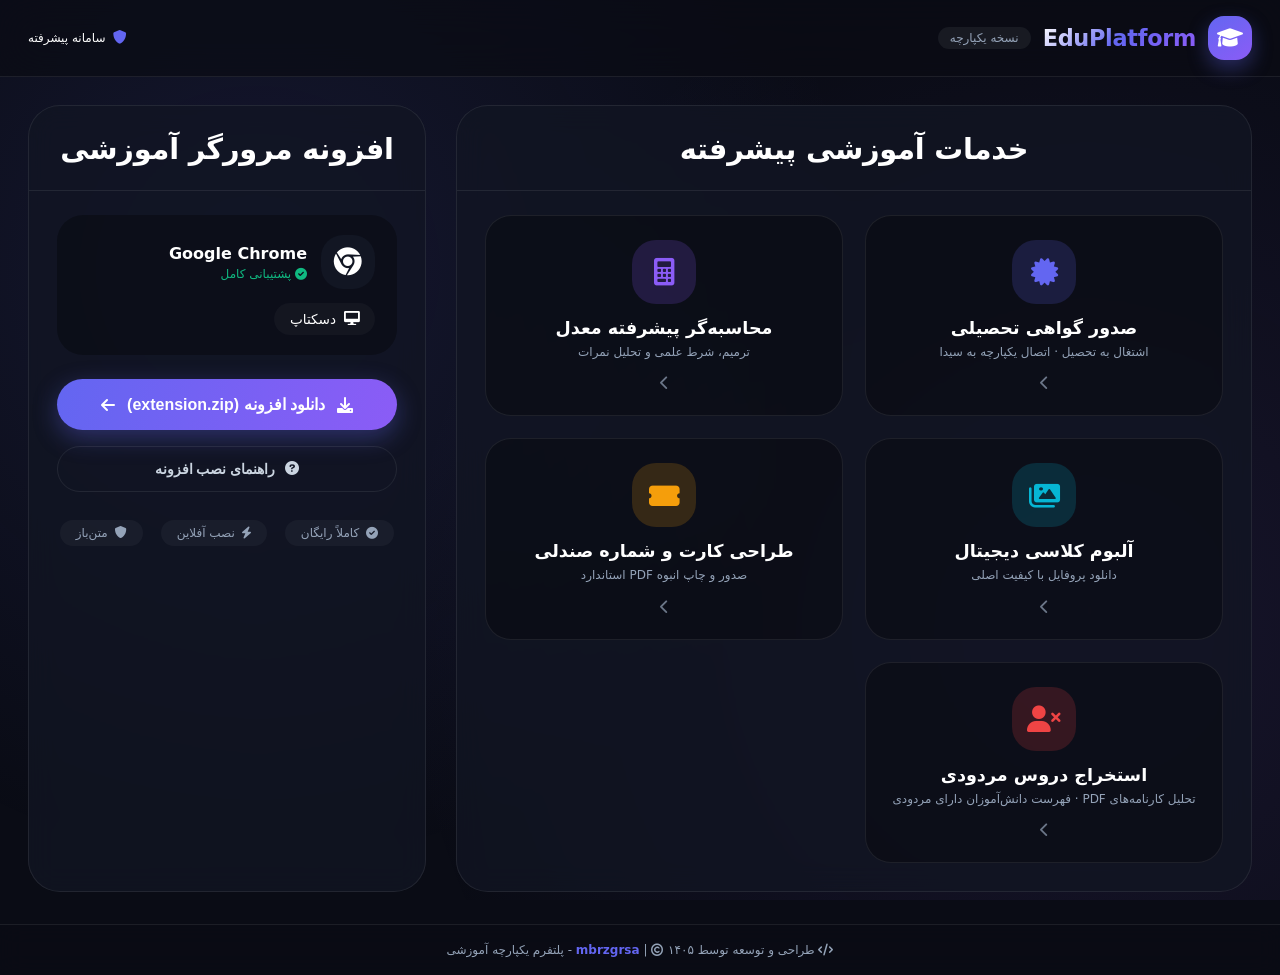
==== index.html @ 63e779b1 "Add files via upload" ====
<!DOCTYPE html>
<html lang="fa" dir="rtl">
<head>
    <meta charset="UTF-8">
    <meta name="viewport" content="width=device-width, initial-scale=1.0, user-scalable=yes, viewport-fit=cover">
    <meta name="theme-color" content="#0a0f1e">
    <title>پلتفرم یکپارچه آموزشی | سامانه پیشرفته خدمات مدارس</title>
    
    <meta name="description" content="سامانه هوشمند خدمات آموزشی: صدور گواهی تحصیلی، محاسبه گر پیشرفته معدل، آلبوم کلاسی دیجیتال و سیستم طراحی کارت و شماره صندلی آزمون">
    <meta name="keywords" content="صدور گواهی, محاسبه معدل, معافیت تحصیلی, سیدا, آلبوم کلاسی, طراحی کارت صندلی, شماره صندلی آزمون, افزونه مرورگر">
    
    <link rel="stylesheet" href="https://cdnjs.cloudflare.com/ajax/libs/font-awesome/6.0.0-beta3/css/all.min.css">
    
    <style>
        * {
            margin: 0;
            padding: 0;
            box-sizing: border-box;
        }

        @font-face {
            font-family: "Vazirmatn";
            src: url("./assets/font/Vazirmatn.woff2") format("woff2");
            font-weight: normal;
            font-style: normal;
            font-display: swap;
        }

        :root {
            --bg-primary: #0a0c15;
            --bg-secondary: #0f1119;
            --bg-card: rgba(18, 22, 35, 0.75);
            --bg-card-solid: #121623;
            --glass-border: rgba(255, 255, 255, 0.08);
            --glass-highlight: rgba(255, 255, 255, 0.03);
            
            --accent-1: #6366f1;
            --accent-2: #8b5cf6;
            --accent-3: #06b6d4;
            --accent-4: #f59e0b;
            
            --text-primary: #ffffff;
            --text-secondary: #cbd5e1;
            --text-muted: #94a3b8;
            
            --success: #10b981;
            --error: #ef4444;
            --warning: #f59e0b;
            
            --shadow-glow: 0 0 24px rgba(99, 102, 241, 0.2);
            --shadow-card: 0 20px 35px -12px rgba(0, 0, 0, 0.4);
            --transition: all 0.25s cubic-bezier(0.2, 0, 0, 1);
            
            /* نسبت‌های طلایی برای فونت */
            --font-xs: clamp(0.7rem, 0.65rem + 0.25vw, 0.75rem);
            --font-sm: clamp(0.8rem, 0.75rem + 0.3vw, 0.85rem);
            --font-base: clamp(0.9rem, 0.85rem + 0.35vw, 1rem);
            --font-md: clamp(1rem, 0.95rem + 0.4vw, 1.1rem);
            --font-lg: clamp(1.2rem, 1.1rem + 0.5vw, 1.4rem);
            --font-xl: clamp(1.5rem, 1.3rem + 0.8vw, 1.8rem);
            --font-2xl: clamp(1.8rem, 1.6rem + 1vw, 2.2rem);
        }

        body {
            font-family: 'Vazirmatn', 'Segoe UI', system-ui, sans-serif;
            background: var(--bg-primary);
            color: var(--text-primary);
            min-height: 100vh;
            display: flex;
            flex-direction: column;
        }

        .bg-orb {
            position: fixed;
            top: 0;
            left: 0;
            width: 100%;
            height: 100%;
            z-index: -2;
            background: radial-gradient(circle at 20% 30%, rgba(99, 102, 241, 0.12), transparent 50%),
                        radial-gradient(circle at 85% 70%, rgba(139, 92, 246, 0.1), transparent 55%);
        }

        ::-webkit-scrollbar {
            width: 6px;
            height: 6px;
        }
        ::-webkit-scrollbar-track {
            background: var(--bg-secondary);
        }
        ::-webkit-scrollbar-thumb {
            background: var(--accent-1);
            border-radius: 10px;
        }

        /* هدر */
        .header {
            flex-shrink: 0;
            padding: 16px 28px;
            background: rgba(10, 12, 21, 0.7);
            backdrop-filter: blur(20px);
            border-bottom: 1px solid var(--glass-border);
            position: sticky;
            top: 0;
            z-index: 100;
        }

        .header-container {
            max-width: 1400px;
            margin: 0 auto;
            display: flex;
            justify-content: space-between;
            align-items: center;
            flex-wrap: wrap;
            gap: 12px;
        }

        .logo {
            display: flex;
            align-items: center;
            gap: 12px;
        }

        .logo-icon {
            width: 44px;
            height: 44px;
            background: linear-gradient(145deg, var(--accent-1), var(--accent-2));
            border-radius: 16px;
            display: flex;
            align-items: center;
            justify-content: center;
            font-size: 1.3rem;
            box-shadow: 0 8px 20px rgba(99, 102, 241, 0.35);
        }

        .logo-text {
            font-size: var(--font-lg);
            font-weight: 800;
            background: linear-gradient(135deg, #ffffff, var(--accent-1), var(--accent-2));
            -webkit-background-clip: text;
            background-clip: text;
            -webkit-text-fill-color: transparent;
            letter-spacing: -0.3px;
        }

        .version-badge {
            font-size: var(--font-xs);
            background: rgba(255,255,255,0.06);
            padding: 4px 12px;
            border-radius: 40px;
            color: var(--text-muted);
        }

        /* محتوای اصلی */
        .main-container {
            flex: 1;
            padding: 28px 28px 32px;
        }

        /* دو ستونی با نسبت 2/3 و 1/3 */
        .two-columns {
            display: grid;
            grid-template-columns: 2fr 1fr;
            gap: 30px;
            max-width: 1400px;
            margin: 0 auto;
        }

        .glass-card {
            background: var(--bg-card);
            backdrop-filter: blur(14px);
            border: 1px solid var(--glass-border);
            border-radius: 32px;
            transition: var(--transition);
            overflow: hidden;
            height: 100%;
            display: flex;
            flex-direction: column;
        }

        .glass-card:hover {
            border-color: rgba(99, 102, 241, 0.4);
            box-shadow: var(--shadow-glow);
            transform: translateY(-4px);
        }

        .card-header {
            padding: 26px 28px 16px 28px;
            text-align: center;
            border-bottom: 1px solid var(--glass-border);
        }

        .card-icon {
            width: 70px;
            height: 70px;
            background: linear-gradient(135deg, rgba(99, 102, 241, 0.2), rgba(139, 92, 246, 0.1));
            border-radius: 28px;
            display: flex;
            align-items: center;
            justify-content: center;
            margin: 0 auto 14px;
            font-size: 2rem;
            color: var(--accent-1);
        }

        .card-title {
            font-size: var(--font-xl);
            font-weight: 800;
            margin-bottom: 8px;
            letter-spacing: -0.2px;
        }

        .card-sub {
            font-size: var(--font-sm);
            color: var(--text-muted);
        }

        .card-body {
            padding: 24px 28px 28px;
            flex: 1;
        }

        /* شبکه 4 تایی 2*2 */
        .services-grid {
            display: grid;
            grid-template-columns: 1fr 1fr;
            gap: 22px;
        }

        .service-tile {
            background: rgba(0, 0, 0, 0.3);
            border: 1px solid var(--glass-border);
            border-radius: 26px;
            padding: 24px 18px;
            text-decoration: none;
            transition: all 0.3s cubic-bezier(0.2, 0, 0, 1);
            cursor: pointer;
            display: flex;
            flex-direction: column;
            align-items: center;
            text-align: center;
            gap: 14px;
        }

        .service-tile:hover {
            background: rgba(99, 102, 241, 0.1);
            border-color: var(--accent-1);
            transform: translateY(-6px);
        }

        .tile-icon {
            width: 64px;
            height: 64px;
            border-radius: 24px;
            display: flex;
            align-items: center;
            justify-content: center;
            font-size: 1.7rem;
            transition: transform 0.2s;
        }

        .service-tile:hover .tile-icon {
            transform: scale(1.05);
        }

        .service-tile:nth-child(1) .tile-icon { background: rgba(99, 102, 241, 0.18); color: var(--accent-1); }
        .service-tile:nth-child(2) .tile-icon { background: rgba(139, 92, 246, 0.18); color: var(--accent-2); }
        .service-tile:nth-child(3) .tile-icon { background: rgba(6, 182, 212, 0.18); color: var(--accent-3); }
        .service-tile:nth-child(4) .tile-icon { background: rgba(245, 158, 11, 0.18); color: var(--accent-4); }
        .service-tile:nth-child(5) .tile-icon { background: rgba(239, 68, 68, 0.18); color: var(--error); }

        .tile-info h4 {
            color: white;
            font-size: var(--font-md);
            font-weight: 700;
            margin-bottom: 6px;
        }

        .tile-info p {
            font-size: var(--font-xs);
            color: var(--text-muted);
            line-height: 1.45;
        }

        .tile-arrow {
            color: var(--text-muted);
            transition: var(--transition);
            font-size: 0.9rem;
            opacity: 0.7;
        }

        .service-tile:hover .tile-arrow {
            opacity: 1;
            color: var(--accent-1);
            transform: translateX(-6px);
        }

        [dir="rtl"] .service-tile:hover .tile-arrow {
            transform: translateX(6px);
        }

        /* بخش افزونه */
        .extension-content {
            display: flex;
            flex-direction: column;
            gap: 0;
        }

        .browser-card {
            background: rgba(0, 0, 0, 0.32);
            border-radius: 26px;
            padding: 20px 22px;
            margin-bottom: 24px;
        }

        .browser-row {
            display: flex;
            align-items: center;
            justify-content: space-between;
            flex-wrap: wrap;
            gap: 14px;
        }

        .browser-id {
            display: flex;
            align-items: center;
            gap: 14px;
        }

        .browser-icon-lg {
            width: 54px;
            height: 54px;
            background: var(--bg-card-solid);
            border-radius: 22px;
            display: flex;
            align-items: center;
            justify-content: center;
            font-size: 1.8rem;
        }

        .browser-meta .browser-name {
            font-weight: 800;
            font-size: var(--font-base);
        }

        .browser-status {
            font-size: var(--font-xs);
            color: var(--success);
            margin-top: 4px;
        }

        .device-tag {
            background: var(--glass-highlight);
            padding: 8px 16px;
            border-radius: 50px;
            font-size: var(--font-sm);
            display: flex;
            align-items: center;
            gap: 8px;
        }

        .warning-mobile {
            background: rgba(239, 68, 68, 0.12);
            border: 1px solid rgba(239, 68, 68, 0.3);
            border-radius: 18px;
            padding: 12px 16px;
            margin-top: 14px;
            font-size: var(--font-sm);
            color: #fca5a5;
            display: none;
            align-items: center;
            gap: 10px;
        }

        .warning-mobile.show {
            display: flex;
        }

        .btn-download {
            background: linear-gradient(105deg, var(--accent-1), var(--accent-2));
            border: none;
            padding: 16px 22px;
            border-radius: 60px;
            font-family: 'Vazirmatn', sans-serif;
            font-weight: 800;
            font-size: var(--font-base);
            color: white;
            display: flex;
            align-items: center;
            justify-content: center;
            gap: 12px;
            cursor: pointer;
            transition: all 0.3s ease;
            width: 100%;
            margin-bottom: 16px;
            box-shadow: 0 8px 24px rgba(99, 102, 241, 0.35);
        }

        .btn-download:disabled {
            opacity: 0.5;
            cursor: not-allowed;
            transform: none;
        }

        .btn-download:hover:not(:disabled) {
            transform: translateY(-3px);
            box-shadow: 0 14px 32px rgba(99, 102, 241, 0.5);
        }

        .btn-outline {
            background: transparent;
            border: 1px solid var(--glass-border);
            padding: 14px 20px;
            border-radius: 60px;
            width: 100%;
            font-family: 'Vazirmatn', sans-serif;
            font-size: var(--font-sm);
            font-weight: 600;
            color: var(--text-secondary);
            display: flex;
            align-items: center;
            justify-content: center;
            gap: 10px;
            cursor: pointer;
            transition: var(--transition);
        }

        .btn-outline:hover {
            border-color: var(--accent-1);
            color: var(--accent-1);
            background: rgba(99, 102, 241, 0.05);
        }

        .features-row {
            display: flex;
            justify-content: center;
            gap: 18px;
            margin-top: 28px;
            flex-wrap: wrap;
        }

        .feature-pill {
            background: rgba(255,255,255,0.04);
            padding: 6px 16px;
            border-radius: 60px;
            font-size: var(--font-xs);
            display: flex;
            align-items: center;
            gap: 7px;
            color: var(--text-muted);
            transition: var(--transition);
        }

        .feature-pill:hover {
            background: rgba(99, 102, 241, 0.1);
            color: var(--accent-1);
        }

        /* Toast */
        .toast {
            position: fixed;
            bottom: 28px;
            right: 28px;
            background: var(--bg-card-solid);
            border: 1px solid var(--glass-border);
            border-radius: 20px;
            padding: 14px 24px;
            display: flex;
            align-items: center;
            gap: 12px;
            z-index: 3000;
            transform: translateX(450px);
            transition: transform 0.35s cubic-bezier(0.2, 0, 0, 1);
            box-shadow: 0 15px 35px rgba(0,0,0,0.4);
            font-size: var(--font-sm);
            font-weight: 500;
        }
        
        [dir="rtl"] .toast {
            right: auto;
            left: 28px;
            transform: translateX(-450px);
        }
        
        .toast.show {
            transform: translateX(0);
        }
        
        .toast.success { border-right: 5px solid var(--success); }
        .toast.error { border-right: 5px solid var(--error); }
        .toast.warning { border-right: 5px solid var(--warning); }
        
        [dir="rtl"] .toast.success { border-right: none; border-left: 5px solid var(--success); }
        [dir="rtl"] .toast.error { border-left: 5px solid var(--error); }

        /* فوتر */
        .footer {
            flex-shrink: 0;
            padding: 18px 28px;
            border-top: 1px solid var(--glass-border);
            background: rgba(10, 12, 21, 0.7);
            backdrop-filter: blur(12px);
            text-align: center;
            font-size: var(--font-xs);
            color: var(--text-muted);
        }
        
        .footer a {
            color: var(--accent-1);
            text-decoration: none;
            font-weight: 600;
            transition: var(--transition);
        }
        
        .footer a:hover {
            color: var(--accent-2);
        }

        /* مودال حرفه‌ای */
        .modal-overlay {
            position: fixed;
            top: 0;
            left: 0;
            width: 100%;
            height: 100%;
            background: rgba(0, 0, 0, 0.88);
            backdrop-filter: blur(24px);
            z-index: 2000;
            display: none;
            align-items: center;
            justify-content: center;
        }
        
        .modal-overlay.active {
            display: flex;
            animation: fadeIn 0.25s ease;
        }
        
        @keyframes fadeIn {
            from { opacity: 0; }
            to { opacity: 1; }
        }
        
        .modal-window {
            background: var(--bg-card-solid);
            border: 1px solid var(--glass-border);
            border-radius: 44px;
            max-width: 460px;
            width: 90%;
            padding: 28px 30px 32px;
            animation: slideUp 0.3s cubic-bezier(0.2, 0.9, 0.4, 1.1);
        }
        
        @keyframes slideUp {
            from { opacity: 0; transform: translateY(30px); }
            to { opacity: 1; transform: translateY(0); }
        }
        
        .modal-header {
            display: flex;
            justify-content: space-between;
            align-items: center;
            margin-bottom: 22px;
        }
        
        .modal-header h3 {
            font-size: var(--font-lg);
            background: linear-gradient(135deg, var(--accent-1), var(--accent-2));
            -webkit-background-clip: text;
            background-clip: text;
            -webkit-text-fill-color: transparent;
        }
        
        .modal-close {
            background: none;
            border: none;
            color: var(--text-muted);
            font-size: 2rem;
            cursor: pointer;
            transition: var(--transition);
            line-height: 1;
            width: 36px;
            height: 36px;
            display: flex;
            align-items: center;
            justify-content: center;
            border-radius: 50%;
        }
        
        .modal-close:hover {
            color: var(--accent-1);
            background: rgba(255,255,255,0.05);
        }
        
        .step-item {
            background: rgba(255,255,255,0.04);
            border-radius: 20px;
            padding: 14px 18px;
            margin-bottom: 12px;
            font-size: var(--font-sm);
            display: flex;
            align-items: center;
            gap: 14px;
            transition: var(--transition);
        }
        
        .step-item:hover {
            background: rgba(99, 102, 241, 0.08);
            transform: translateX(5px);
        }
        
        [dir="rtl"] .step-item:hover {
            transform: translateX(-5px);
        }
        
        .step-num {
            width: 28px;
            height: 28px;
            background: linear-gradient(135deg, var(--accent-1), var(--accent-2));
            border-radius: 12px;
            display: inline-flex;
            align-items: center;
            justify-content: center;
            font-size: var(--font-xs);
            font-weight: bold;
            flex-shrink: 0;
        }
        
        .mobile-help-message {
            background: linear-gradient(135deg, rgba(245, 158, 11, 0.12), rgba(245, 158, 11, 0.05));
            border: 1px solid var(--warning);
            border-radius: 20px;
            padding: 18px;
            margin-top: 16px;
            font-size: var(--font-sm);
            text-align: center;
        }

        /* ========== ریسپانسیو عالی برای موبایل ========== */
        @media (max-width: 1000px) {
            .two-columns {
                grid-template-columns: 1fr;
                gap: 28px;
            }
            .main-container {
                padding: 20px 24px 28px;
            }
            .card-header {
                padding: 22px 24px 14px 24px;
            }
            .card-icon {
                width: 60px;
                height: 60px;
                font-size: 1.7rem;
            }
        }
        
        @media (max-width: 768px) {
            .services-grid {
                gap: 18px;
            }
            .service-tile {
                padding: 20px 16px;
            }
            .tile-icon {
                width: 56px;
                height: 56px;
                font-size: 1.5rem;
            }
            .card-body {
                padding: 20px 22px 24px;
            }
            .header {
                padding: 12px 20px;
            }
        }
        
        @media (max-width: 640px) {
            .services-grid {
                grid-template-columns: 1fr;
                gap: 16px;
            }
            .service-tile {
                padding: 18px 20px;
                flex-direction: row;
                text-align: right;
                gap: 18px;
            }
            .tile-icon {
                width: 52px;
                height: 52px;
                font-size: 1.4rem;
            }
            .tile-info {
                text-align: right;
                flex: 1;
            }
            .tile-info h4 {
                font-size: var(--font-base);
            }
            .tile-arrow {
                margin-right: auto;
                margin-top: 0;
            }
            .card-icon {
                width: 52px;
                height: 52px;
                font-size: 1.5rem;
            }
            .card-title {
                font-size: var(--font-lg);
            }
            .btn-download {
                padding: 14px 18px;
                font-size: var(--font-sm);
            }
            .browser-icon-lg {
                width: 46px;
                height: 46px;
                font-size: 1.5rem;
            }
            .modal-window {
                padding: 22px 24px 26px;
                border-radius: 36px;
            }
            .toast {
                bottom: 20px;
                right: 20px;
                left: 20px;
                padding: 12px 18px;
            }
            [dir="rtl"] .toast {
                right: 20px;
                left: 20px;
            }
        }
        
        @media (max-width: 480px) {
            .header-container {
                flex-direction: column;
                text-align: center;
            }
            .logo {
                justify-content: center;
            }
            .main-container {
                padding: 16px 16px 24px;
            }
            .service-tile {
                padding: 14px 16px;
            }
            .tile-icon {
                width: 46px;
                height: 46px;
                font-size: 1.2rem;
            }
            .card-body {
                padding: 16px 18px 20px;
            }
        }
        
        .animate-item {
            animation: fadeUp 0.5s ease forwards;
            opacity: 0;
        }
        
        @keyframes fadeUp {
            from { opacity: 0; transform: translateY(20px); }
            to { opacity: 1; transform: translateY(0); }
        }
    </style>
</head>
<body>
<div class="bg-orb"></div>

<header class="header">
    <div class="header-container">
        <div class="logo">
            <div class="logo-icon"><i class="fas fa-graduation-cap"></i></div>
            <div class="logo-text">EduPlatform</div>
            <div class="version-badge">نسخه یکپارچه</div>
        </div>
        <div style="display: flex; gap: 8px; align-items: center;">
            <i class="fas fa-shield-alt" style="color: var(--accent-1); font-size: var(--font-sm);"></i>
            <span style="font-size: var(--font-xs);">سامانه پیشرفته</span>
        </div>
    </div>
</header>

<div class="main-container">
    <div class="two-columns">
        <!-- ستون راست: خدمات به صورت شبکه 2*2 -->
        <div class="glass-card animate-item" style="animation-delay: 0.05s;">
            <div class="card-header">
                <h3 class="card-title">خدمات آموزشی پیشرفته</h3>
            </div>
            <div class="card-body">
                <div class="services-grid">
                    <a href="./certificate" class="service-tile">
                        <div class="tile-icon"><i class="fas fa-certificate"></i></div>
                        <div class="tile-info">
                            <h4>صدور گواهی تحصیلی</h4>
                            <p>اشتغال به تحصیل · اتصال یکپارچه به سیدا</p>
                        </div>
                        <div class="tile-arrow"><i class="fas fa-chevron-left"></i></div>
                    </a>
                    <a href="./gpa-calculator" class="service-tile">
                        <div class="tile-icon"><i class="fas fa-calculator"></i></div>
                        <div class="tile-info">
                            <h4>محاسبه‌گر پیشرفته معدل</h4>
                            <p>ترمیم، شرط علمی و تحلیل نمرات</p>
                        </div>
                        <div class="tile-arrow"><i class="fas fa-chevron-left"></i></div>
                    </a>
                    <a href="./profile-downloader" class="service-tile">
                        <div class="tile-icon"><i class="fas fa-images"></i></div>
                        <div class="tile-info">
                            <h4>آلبوم کلاسی دیجیتال</h4>
                            <p>دانلود پروفایل با کیفیت اصلی</p>
                        </div>
                        <div class="tile-arrow"><i class="fas fa-chevron-left"></i></div>
                    </a>
                    <a href="./seat-number/" class="service-tile">
                        <div class="tile-icon"><i class="fas fa-ticket-alt"></i></div>
                        <div class="tile-info">
                            <h4>طراحی کارت و شماره صندلی</h4>
                            <p>صدور و چاپ انبوه PDF استاندارد</p>
                        </div>
                        <div class="tile-arrow"><i class="fas fa-chevron-left"></i></div>
                    </a>
                    <a href="./failedstudents/" class="service-tile">
                        <div class="tile-icon"><i class="fas fa-user-times"></i></div>
                        <div class="tile-info">
                            <h4>استخراج دروس مردودی</h4>
                            <p>تحلیل کارنامه‌های PDF · فهرست دانش‌آموزان دارای مردودی</p>
                        </div>
                        <div class="tile-arrow"><i class="fas fa-chevron-left"></i></div>
                    </a>
                </div>
            </div>
        </div>

        <!-- ستون چپ: بخش افزونه -->
        <div class="glass-card animate-item" style="animation-delay: 0.1s;">
            <div class="card-header">
                <h3 class="card-title">افزونه مرورگر آموزشی</h3>
            </div>
            <div class="card-body extension-content">
                <div class="browser-card">
                    <div class="browser-row">
                        <div class="browser-id">
                            <div class="browser-icon-lg" id="browserDynamicIcon"><i class="fab fa-chrome"></i></div>
                            <div class="browser-meta">
                                <div class="browser-name" id="dynamicBrowserName">Google Chrome</div>
                                <div class="browser-status"><i class="fas fa-check-circle"></i> پشتیبانی کامل</div>
                            </div>
                        </div>
                        <div class="device-tag" id="dynamicDeviceTag">
                            <i class="fas fa-desktop"></i> <span id="deviceLabel">دسکتاپ</span>
                        </div>
                    </div>
                    <div id="mobileWarningMsg" class="warning-mobile">
                        <i class="fas fa-exclamation-triangle"></i>
                        <span>⚠️ افزونه فقط روی مرورگر دسکتاپ قابل نصب و اجراست.</span>
                    </div>
                </div>

                <button id="smartDownloadBtn" class="btn-download">
                    <i class="fas fa-download"></i> دانلود افزونه (extension.zip)
                    <i class="fas fa-arrow-left"></i>
                </button>

                <button id="helpModalBtn" class="btn-outline">
                    <i class="fas fa-question-circle"></i> راهنمای نصب افزونه
                </button>

                <div class="features-row">
                    <span class="feature-pill"><i class="fas fa-check-circle"></i> کاملاً رایگان</span>
                    <span class="feature-pill"><i class="fas fa-bolt"></i> نصب آفلاین</span>
                    <span class="feature-pill"><i class="fas fa-shield-alt"></i> متن‌باز</span>
                </div>
            </div>
        </div>
    </div>
</div>

<footer class="footer">
    <div><i class="fas fa-code"></i> طراحی و توسعه توسط <a href="https://t.me/mbrzgrsa" target="_blank">mbrzgrsa</a> | <i class="far fa-copyright"></i> ۱۴۰۵ - پلتفرم یکپارچه آموزشی</div>
</footer>

<!-- مودال -->
<div id="modalOverlay" class="modal-overlay">
    <div class="modal-window">
        <div class="modal-header">
            <h3><i class="fas fa-cogs"></i> نصب افزونه در دسکتاپ</h3>
            <button class="modal-close" id="closeModalBtn">&times;</button>
        </div>
        <div id="modalStepsContainer">
            <div class="step-item"><span class="step-num">۱</span> فایل extension.zip را دانلود کنید</div>
            <div class="step-item"><span class="step-num">۲</span> فایل را Extract (از حالت فشرده خارج) کنید</div>
            <div class="step-item"><span class="step-num">۳</span> آدرس chrome://extensions را باز کنید</div>
            <div class="step-item"><span class="step-num">۴</span> حالت Developer mode را فعال کنید</div>
            <div class="step-item"><span class="step-num">۵</span> روی Load unpacked کلیک و پوشه extracted را انتخاب کنید</div>
        </div>
        <button id="modalGotItBtn" class="btn-download" style="margin-top: 20px; background: linear-gradient(135deg, #2d2f3e, #1e1f2c); box-shadow: none;">متوجه شدم</button>
    </div>
</div>

<div id="toast" class="toast">
    <i class="fas" id="toastIcon"></i>
    <span id="toastMessage"></span>
</div>

<script>
    (function() {
        function showToast(message, type = 'success') {
            const toast = document.getElementById('toast');
            const toastIcon = document.getElementById('toastIcon');
            const toastMessage = document.getElementById('toastMessage');
            if (!toast) return;
            
            toast.classList.remove('show', 'success', 'error', 'warning');
            toastIcon.className = 'fas';
            
            if (type === 'success') {
                toastIcon.classList.add('fa-check-circle');
                toast.classList.add('success');
            } else if (type === 'error') {
                toastIcon.classList.add('fa-exclamation-circle');
                toast.classList.add('error');
            } else if (type === 'warning') {
                toastIcon.classList.add('fa-exclamation-triangle');
                toast.classList.add('warning');
            }
            
            toastMessage.textContent = message;
            toast.classList.add('show');
            setTimeout(() => toast.classList.remove('show'), 3800);
        }
        
        const ua = navigator.userAgent;
        let browserName = "سایر مرورگرها";
        let browserIcon = "fa-globe";
        
        if (ua.indexOf("Chrome") > -1 && ua.indexOf("Edg") === -1 && ua.indexOf("OPR") === -1 && ua.indexOf("Brave") === -1) {
            browserName = "Google Chrome";
            browserIcon = "fa-chrome";
        } else if (ua.indexOf("Edg") > -1) {
            browserName = "Microsoft Edge";
            browserIcon = "fa-edge";
        } else if (ua.indexOf("Firefox") > -1) {
            browserName = "Mozilla Firefox";
            browserIcon = "fa-firefox";
        } else if (ua.indexOf("OPR") > -1 || ua.indexOf("Opera") > -1) {
            browserName = "Opera";
            browserIcon = "fa-opera";
        } else if (ua.indexOf("Safari") > -1 && ua.indexOf("Chrome") === -1) {
            browserName = "Safari";
            browserIcon = "fa-safari";
        } else if (ua.indexOf("Brave") > -1) {
            browserName = "Brave";
            browserIcon = "fa-chrome";
        }
        
        const isMobile = /Android|webOS|iPhone|iPad|iPod|BlackBerry|IEMobile|Opera Mini/i.test(ua);
        const isTablet = /iPad|Android(?!.*Mobile)/i.test(ua);
        let deviceType = "دسکتاپ";
        let deviceIcon = "fa-desktop";
        let isMobileOrTablet = false;
        
        if (isTablet) {
            deviceType = "تبلت";
            deviceIcon = "fa-tablet-alt";
            isMobileOrTablet = true;
        } else if (isMobile) {
            deviceType = "موبایل";
            deviceIcon = "fa-mobile-alt";
            isMobileOrTablet = true;
        }
        
        const browserIconElem = document.getElementById('browserDynamicIcon');
        if (browserIconElem) browserIconElem.innerHTML = `<i class="fab ${browserIcon}"></i>`;
        const browserNameSpan = document.getElementById('dynamicBrowserName');
        if (browserNameSpan) browserNameSpan.innerText = browserName;
        const deviceTagSpan = document.getElementById('deviceLabel');
        const deviceIconSpan = document.querySelector('#dynamicDeviceTag i');
        if (deviceTagSpan) deviceTagSpan.innerText = deviceType;
        if (deviceIconSpan) deviceIconSpan.className = `fas ${deviceIcon}`;
        
        const warningDiv = document.getElementById('mobileWarningMsg');
        const downloadBtn = document.getElementById('smartDownloadBtn');
        
        async function downloadExtension() {
            const zipUrl = './extension.zip';
            const originalText = downloadBtn.innerHTML;
            downloadBtn.innerHTML = '<i class="fas fa-spinner fa-spin"></i> در حال بررسی...';
            downloadBtn.disabled = true;
            
            try {
                const headResponse = await fetch(zipUrl, { method: 'HEAD' });
                if (!headResponse.ok) throw new Error('فایل افزونه یافت نشد');
                
                downloadBtn.innerHTML = '<i class="fas fa-spinner fa-spin"></i> در حال دانلود...';
                const response = await fetch(zipUrl);
                if (!response.ok) throw new Error('خطا در دانلود');
                
                const blob = await response.blob();
                const link = document.createElement('a');
                const url = URL.createObjectURL(blob);
                link.href = url;
                link.download = 'extension.zip';
                document.body.appendChild(link);
                link.click();
                document.body.removeChild(link);
                URL.revokeObjectURL(url);
                
                showToast('✅ دانلود افزونه آغاز شد. پس از اتمام Extract کنید.', 'success');
            } catch (err) {
                console.error(err);
                showToast('❌ خطا: فایل extension.zip موجود نیست.', 'error');
            } finally {
                downloadBtn.innerHTML = originalText;
                downloadBtn.disabled = false;
            }
        }
        
        if (isMobileOrTablet) {
            if (warningDiv) warningDiv.classList.add('show');
            if (downloadBtn) {
                downloadBtn.disabled = true;
                downloadBtn.style.opacity = "0.5";
                downloadBtn.style.cursor = "not-allowed";
                downloadBtn.addEventListener('click', (e) => {
                    e.preventDefault();
                    showToast('⛔ افزونه فقط روی مرورگر دسکتاپ قابل نصب است.', 'warning');
                });
            }
            const modalStepsContainer = document.getElementById('modalStepsContainer');
            if (modalStepsContainer) {
                modalStepsContainer.innerHTML = `
                    <div class="mobile-help-message">
                        <i class="fas fa-info-circle" style="font-size: 1.5rem; display: block; margin-bottom: 10px;"></i>
                        <strong>⚠️ توجه مهم</strong><br><br>
                        افزونه مرورگر فقط روی سیستم‌عامل‌های دسکتاپ (ویندوز، مک، لینوکس) قابل نصب است.<br><br>
                        لطفاً از طریق رایانه خود به این صفحه مراجعه کنید.
                    </div>
                `;
            }
        } else {
            if (warningDiv) warningDiv.classList.remove('show');
            if (downloadBtn) {
                downloadBtn.disabled = false;
                downloadBtn.style.opacity = "1";
                downloadBtn.style.cursor = "pointer";
                downloadBtn.addEventListener('click', (e) => {
                    e.preventDefault();
                    downloadExtension();
                });
            }
        }
        
        // مودال
        const modalOverlay = document.getElementById('modalOverlay');
        const helpModalBtn = document.getElementById('helpModalBtn');
        const closeModalBtn = document.getElementById('closeModalBtn');
        const modalGotItBtn = document.getElementById('modalGotItBtn');
        
        function openModal() {
            if (modalOverlay) {
                modalOverlay.classList.add('active');
                document.body.style.overflow = 'hidden';
            }
        }
        
        function closeModal() {
            if (modalOverlay) {
                modalOverlay.classList.remove('active');
                document.body.style.overflow = '';
            }
        }
        
        if (helpModalBtn) helpModalBtn.addEventListener('click', openModal);
        if (closeModalBtn) closeModalBtn.addEventListener('click', closeModal);
        if (modalGotItBtn) modalGotItBtn.addEventListener('click', closeModal);
        
        if (modalOverlay) {
            modalOverlay.addEventListener('click', (e) => {
                if (e.target === modalOverlay) closeModal();
            });
        }
        
        document.addEventListener('keydown', (e) => {
            if (e.key === 'Escape' && modalOverlay && modalOverlay.classList.contains('active')) {
                closeModal();
            }
        });
        
        const animItems = document.querySelectorAll('.animate-item');
        animItems.forEach((el, idx) => {
            el.style.animationDelay = `${0.05 + idx * 0.08}s`;
            el.style.opacity = "1";
        });
    })();
</script>
</body>
</html>
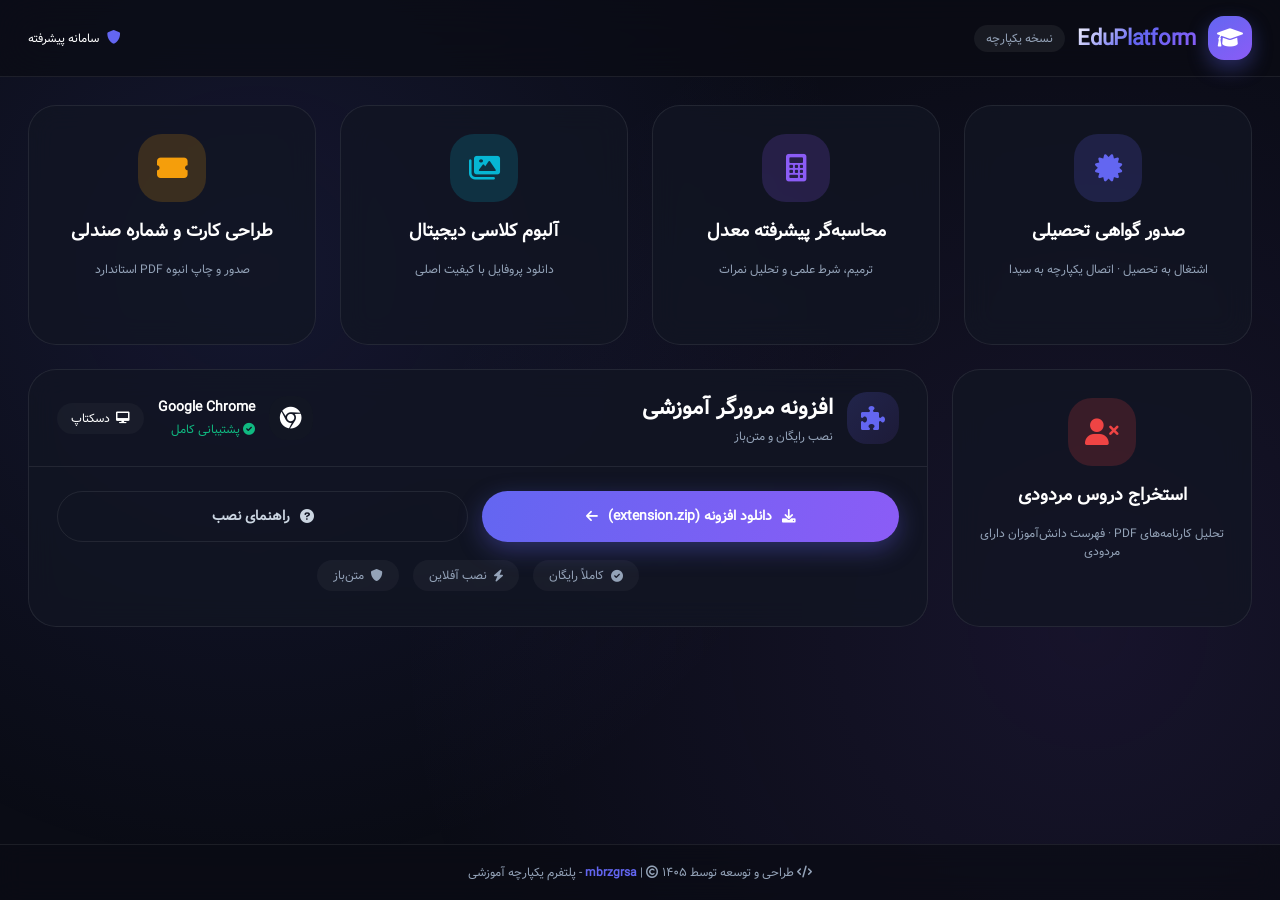
==== commit 7e06f3be: "Add files via upload" ====
--- a/index.html
+++ b/index.html
@@ -1,1106 +1,1207 @@
-<!DOCTYPE html>
-<html lang="fa" dir="rtl">
-<head>
-    <meta charset="UTF-8">
-    <meta name="viewport" content="width=device-width, initial-scale=1.0, user-scalable=yes, viewport-fit=cover">
-    <meta name="theme-color" content="#0a0f1e">
-    <title>پلتفرم یکپارچه آموزشی | سامانه پیشرفته خدمات مدارس</title>
-    
-    <meta name="description" content="سامانه هوشمند خدمات آموزشی: صدور گواهی تحصیلی، محاسبه گر پیشرفته معدل، آلبوم کلاسی دیجیتال و سیستم طراحی کارت و شماره صندلی آزمون">
-    <meta name="keywords" content="صدور گواهی, محاسبه معدل, معافیت تحصیلی, سیدا, آلبوم کلاسی, طراحی کارت صندلی, شماره صندلی آزمون, افزونه مرورگر">
-    
-    <link rel="stylesheet" href="https://cdnjs.cloudflare.com/ajax/libs/font-awesome/6.0.0-beta3/css/all.min.css">
-    
-    <style>
-        * {
-            margin: 0;
-            padding: 0;
-            box-sizing: border-box;
-        }
-
-        @font-face {
-            font-family: "Vazirmatn";
-            src: url("./assets/font/Vazirmatn.woff2") format("woff2");
-            font-weight: normal;
-            font-style: normal;
-            font-display: swap;
-        }
-
-        :root {
-            --bg-primary: #0a0c15;
-            --bg-secondary: #0f1119;
-            --bg-card: rgba(18, 22, 35, 0.75);
-            --bg-card-solid: #121623;
-            --glass-border: rgba(255, 255, 255, 0.08);
-            --glass-highlight: rgba(255, 255, 255, 0.03);
-            
-            --accent-1: #6366f1;
-            --accent-2: #8b5cf6;
-            --accent-3: #06b6d4;
-            --accent-4: #f59e0b;
-            
-            --text-primary: #ffffff;
-            --text-secondary: #cbd5e1;
-            --text-muted: #94a3b8;
-            
-            --success: #10b981;
-            --error: #ef4444;
-            --warning: #f59e0b;
-            
-            --shadow-glow: 0 0 24px rgba(99, 102, 241, 0.2);
-            --shadow-card: 0 20px 35px -12px rgba(0, 0, 0, 0.4);
-            --transition: all 0.25s cubic-bezier(0.2, 0, 0, 1);
-            
-            /* نسبت‌های طلایی برای فونت */
-            --font-xs: clamp(0.7rem, 0.65rem + 0.25vw, 0.75rem);
-            --font-sm: clamp(0.8rem, 0.75rem + 0.3vw, 0.85rem);
-            --font-base: clamp(0.9rem, 0.85rem + 0.35vw, 1rem);
-            --font-md: clamp(1rem, 0.95rem + 0.4vw, 1.1rem);
-            --font-lg: clamp(1.2rem, 1.1rem + 0.5vw, 1.4rem);
-            --font-xl: clamp(1.5rem, 1.3rem + 0.8vw, 1.8rem);
-            --font-2xl: clamp(1.8rem, 1.6rem + 1vw, 2.2rem);
-        }
-
-        body {
-            font-family: 'Vazirmatn', 'Segoe UI', system-ui, sans-serif;
-            background: var(--bg-primary);
-            color: var(--text-primary);
-            min-height: 100vh;
-            display: flex;
-            flex-direction: column;
-        }
-
-        .bg-orb {
-            position: fixed;
-            top: 0;
-            left: 0;
-            width: 100%;
-            height: 100%;
-            z-index: -2;
-            background: radial-gradient(circle at 20% 30%, rgba(99, 102, 241, 0.12), transparent 50%),
-                        radial-gradient(circle at 85% 70%, rgba(139, 92, 246, 0.1), transparent 55%);
-        }
-
-        ::-webkit-scrollbar {
-            width: 6px;
-            height: 6px;
-        }
-        ::-webkit-scrollbar-track {
-            background: var(--bg-secondary);
-        }
-        ::-webkit-scrollbar-thumb {
-            background: var(--accent-1);
-            border-radius: 10px;
-        }
-
-        /* هدر */
-        .header {
-            flex-shrink: 0;
-            padding: 16px 28px;
-            background: rgba(10, 12, 21, 0.7);
-            backdrop-filter: blur(20px);
-            border-bottom: 1px solid var(--glass-border);
-            position: sticky;
-            top: 0;
-            z-index: 100;
-        }
-
-        .header-container {
-            max-width: 1400px;
-            margin: 0 auto;
-            display: flex;
-            justify-content: space-between;
-            align-items: center;
-            flex-wrap: wrap;
-            gap: 12px;
-        }
-
-        .logo {
-            display: flex;
-            align-items: center;
-            gap: 12px;
-        }
-
-        .logo-icon {
-            width: 44px;
-            height: 44px;
-            background: linear-gradient(145deg, var(--accent-1), var(--accent-2));
-            border-radius: 16px;
-            display: flex;
-            align-items: center;
-            justify-content: center;
-            font-size: 1.3rem;
-            box-shadow: 0 8px 20px rgba(99, 102, 241, 0.35);
-        }
-
-        .logo-text {
-            font-size: var(--font-lg);
-            font-weight: 800;
-            background: linear-gradient(135deg, #ffffff, var(--accent-1), var(--accent-2));
-            -webkit-background-clip: text;
-            background-clip: text;
-            -webkit-text-fill-color: transparent;
-            letter-spacing: -0.3px;
-        }
-
-        .version-badge {
-            font-size: var(--font-xs);
-            background: rgba(255,255,255,0.06);
-            padding: 4px 12px;
-            border-radius: 40px;
-            color: var(--text-muted);
-        }
-
-        /* محتوای اصلی */
-        .main-container {
-            flex: 1;
-            padding: 28px 28px 32px;
-        }
-
-        /* دو ستونی با نسبت 2/3 و 1/3 */
-        .two-columns {
-            display: grid;
-            grid-template-columns: 2fr 1fr;
-            gap: 30px;
-            max-width: 1400px;
-            margin: 0 auto;
-        }
-
-        .glass-card {
-            background: var(--bg-card);
-            backdrop-filter: blur(14px);
-            border: 1px solid var(--glass-border);
-            border-radius: 32px;
-            transition: var(--transition);
-            overflow: hidden;
-            height: 100%;
-            display: flex;
-            flex-direction: column;
-        }
-
-        .glass-card:hover {
-            border-color: rgba(99, 102, 241, 0.4);
-            box-shadow: var(--shadow-glow);
-            transform: translateY(-4px);
-        }
-
-        .card-header {
-            padding: 26px 28px 16px 28px;
-            text-align: center;
-            border-bottom: 1px solid var(--glass-border);
-        }
-
-        .card-icon {
-            width: 70px;
-            height: 70px;
-            background: linear-gradient(135deg, rgba(99, 102, 241, 0.2), rgba(139, 92, 246, 0.1));
-            border-radius: 28px;
-            display: flex;
-            align-items: center;
-            justify-content: center;
-            margin: 0 auto 14px;
-            font-size: 2rem;
-            color: var(--accent-1);
-        }
-
-        .card-title {
-            font-size: var(--font-xl);
-            font-weight: 800;
-            margin-bottom: 8px;
-            letter-spacing: -0.2px;
-        }
-
-        .card-sub {
-            font-size: var(--font-sm);
-            color: var(--text-muted);
-        }
-
-        .card-body {
-            padding: 24px 28px 28px;
-            flex: 1;
-        }
-
-        /* شبکه 4 تایی 2*2 */
-        .services-grid {
-            display: grid;
-            grid-template-columns: 1fr 1fr;
-            gap: 22px;
-        }
-
-        .service-tile {
-            background: rgba(0, 0, 0, 0.3);
-            border: 1px solid var(--glass-border);
-            border-radius: 26px;
-            padding: 24px 18px;
-            text-decoration: none;
-            transition: all 0.3s cubic-bezier(0.2, 0, 0, 1);
-            cursor: pointer;
-            display: flex;
-            flex-direction: column;
-            align-items: center;
-            text-align: center;
-            gap: 14px;
-        }
-
-        .service-tile:hover {
-            background: rgba(99, 102, 241, 0.1);
-            border-color: var(--accent-1);
-            transform: translateY(-6px);
-        }
-
-        .tile-icon {
-            width: 64px;
-            height: 64px;
-            border-radius: 24px;
-            display: flex;
-            align-items: center;
-            justify-content: center;
-            font-size: 1.7rem;
-            transition: transform 0.2s;
-        }
-
-        .service-tile:hover .tile-icon {
-            transform: scale(1.05);
-        }
-
-        .service-tile:nth-child(1) .tile-icon { background: rgba(99, 102, 241, 0.18); color: var(--accent-1); }
-        .service-tile:nth-child(2) .tile-icon { background: rgba(139, 92, 246, 0.18); color: var(--accent-2); }
-        .service-tile:nth-child(3) .tile-icon { background: rgba(6, 182, 212, 0.18); color: var(--accent-3); }
-        .service-tile:nth-child(4) .tile-icon { background: rgba(245, 158, 11, 0.18); color: var(--accent-4); }
-        .service-tile:nth-child(5) .tile-icon { background: rgba(239, 68, 68, 0.18); color: var(--error); }
-
-        .tile-info h4 {
-            color: white;
-            font-size: var(--font-md);
-            font-weight: 700;
-            margin-bottom: 6px;
-        }
-
-        .tile-info p {
-            font-size: var(--font-xs);
-            color: var(--text-muted);
-            line-height: 1.45;
-        }
-
-        .tile-arrow {
-            color: var(--text-muted);
-            transition: var(--transition);
-            font-size: 0.9rem;
-            opacity: 0.7;
-        }
-
-        .service-tile:hover .tile-arrow {
-            opacity: 1;
-            color: var(--accent-1);
-            transform: translateX(-6px);
-        }
-
-        [dir="rtl"] .service-tile:hover .tile-arrow {
-            transform: translateX(6px);
-        }
-
-        /* بخش افزونه */
-        .extension-content {
-            display: flex;
-            flex-direction: column;
-            gap: 0;
-        }
-
-        .browser-card {
-            background: rgba(0, 0, 0, 0.32);
-            border-radius: 26px;
-            padding: 20px 22px;
-            margin-bottom: 24px;
-        }
-
-        .browser-row {
-            display: flex;
-            align-items: center;
-            justify-content: space-between;
-            flex-wrap: wrap;
-            gap: 14px;
-        }
-
-        .browser-id {
-            display: flex;
-            align-items: center;
-            gap: 14px;
-        }
-
-        .browser-icon-lg {
-            width: 54px;
-            height: 54px;
-            background: var(--bg-card-solid);
-            border-radius: 22px;
-            display: flex;
-            align-items: center;
-            justify-content: center;
-            font-size: 1.8rem;
-        }
-
-        .browser-meta .browser-name {
-            font-weight: 800;
-            font-size: var(--font-base);
-        }
-
-        .browser-status {
-            font-size: var(--font-xs);
-            color: var(--success);
-            margin-top: 4px;
-        }
-
-        .device-tag {
-            background: var(--glass-highlight);
-            padding: 8px 16px;
-            border-radius: 50px;
-            font-size: var(--font-sm);
-            display: flex;
-            align-items: center;
-            gap: 8px;
-        }
-
-        .warning-mobile {
-            background: rgba(239, 68, 68, 0.12);
-            border: 1px solid rgba(239, 68, 68, 0.3);
-            border-radius: 18px;
-            padding: 12px 16px;
-            margin-top: 14px;
-            font-size: var(--font-sm);
-            color: #fca5a5;
-            display: none;
-            align-items: center;
-            gap: 10px;
-        }
-
-        .warning-mobile.show {
-            display: flex;
-        }
-
-        .btn-download {
-            background: linear-gradient(105deg, var(--accent-1), var(--accent-2));
-            border: none;
-            padding: 16px 22px;
-            border-radius: 60px;
-            font-family: 'Vazirmatn', sans-serif;
-            font-weight: 800;
-            font-size: var(--font-base);
-            color: white;
-            display: flex;
-            align-items: center;
-            justify-content: center;
-            gap: 12px;
-            cursor: pointer;
-            transition: all 0.3s ease;
-            width: 100%;
-            margin-bottom: 16px;
-            box-shadow: 0 8px 24px rgba(99, 102, 241, 0.35);
-        }
-
-        .btn-download:disabled {
-            opacity: 0.5;
-            cursor: not-allowed;
-            transform: none;
-        }
-
-        .btn-download:hover:not(:disabled) {
-            transform: translateY(-3px);
-            box-shadow: 0 14px 32px rgba(99, 102, 241, 0.5);
-        }
-
-        .btn-outline {
-            background: transparent;
-            border: 1px solid var(--glass-border);
-            padding: 14px 20px;
-            border-radius: 60px;
-            width: 100%;
-            font-family: 'Vazirmatn', sans-serif;
-            font-size: var(--font-sm);
-            font-weight: 600;
-            color: var(--text-secondary);
-            display: flex;
-            align-items: center;
-            justify-content: center;
-            gap: 10px;
-            cursor: pointer;
-            transition: var(--transition);
-        }
-
-        .btn-outline:hover {
-            border-color: var(--accent-1);
-            color: var(--accent-1);
-            background: rgba(99, 102, 241, 0.05);
-        }
-
-        .features-row {
-            display: flex;
-            justify-content: center;
-            gap: 18px;
-            margin-top: 28px;
-            flex-wrap: wrap;
-        }
-
-        .feature-pill {
-            background: rgba(255,255,255,0.04);
-            padding: 6px 16px;
-            border-radius: 60px;
-            font-size: var(--font-xs);
-            display: flex;
-            align-items: center;
-            gap: 7px;
-            color: var(--text-muted);
-            transition: var(--transition);
-        }
-
-        .feature-pill:hover {
-            background: rgba(99, 102, 241, 0.1);
-            color: var(--accent-1);
-        }
-
-        /* Toast */
-        .toast {
-            position: fixed;
-            bottom: 28px;
-            right: 28px;
-            background: var(--bg-card-solid);
-            border: 1px solid var(--glass-border);
-            border-radius: 20px;
-            padding: 14px 24px;
-            display: flex;
-            align-items: center;
-            gap: 12px;
-            z-index: 3000;
-            transform: translateX(450px);
-            transition: transform 0.35s cubic-bezier(0.2, 0, 0, 1);
-            box-shadow: 0 15px 35px rgba(0,0,0,0.4);
-            font-size: var(--font-sm);
-            font-weight: 500;
-        }
-        
-        [dir="rtl"] .toast {
-            right: auto;
-            left: 28px;
-            transform: translateX(-450px);
-        }
-        
-        .toast.show {
-            transform: translateX(0);
-        }
-        
-        .toast.success { border-right: 5px solid var(--success); }
-        .toast.error { border-right: 5px solid var(--error); }
-        .toast.warning { border-right: 5px solid var(--warning); }
-        
-        [dir="rtl"] .toast.success { border-right: none; border-left: 5px solid var(--success); }
-        [dir="rtl"] .toast.error { border-left: 5px solid var(--error); }
-
-        /* فوتر */
-        .footer {
-            flex-shrink: 0;
-            padding: 18px 28px;
-            border-top: 1px solid var(--glass-border);
-            background: rgba(10, 12, 21, 0.7);
-            backdrop-filter: blur(12px);
-            text-align: center;
-            font-size: var(--font-xs);
-            color: var(--text-muted);
-        }
-        
-        .footer a {
-            color: var(--accent-1);
-            text-decoration: none;
-            font-weight: 600;
-            transition: var(--transition);
-        }
-        
-        .footer a:hover {
-            color: var(--accent-2);
-        }
-
-        /* مودال حرفه‌ای */
-        .modal-overlay {
-            position: fixed;
-            top: 0;
-            left: 0;
-            width: 100%;
-            height: 100%;
-            background: rgba(0, 0, 0, 0.88);
-            backdrop-filter: blur(24px);
-            z-index: 2000;
-            display: none;
-            align-items: center;
-            justify-content: center;
-        }
-        
-        .modal-overlay.active {
-            display: flex;
-            animation: fadeIn 0.25s ease;
-        }
-        
-        @keyframes fadeIn {
-            from { opacity: 0; }
-            to { opacity: 1; }
-        }
-        
-        .modal-window {
-            background: var(--bg-card-solid);
-            border: 1px solid var(--glass-border);
-            border-radius: 44px;
-            max-width: 460px;
-            width: 90%;
-            padding: 28px 30px 32px;
-            animation: slideUp 0.3s cubic-bezier(0.2, 0.9, 0.4, 1.1);
-        }
-        
-        @keyframes slideUp {
-            from { opacity: 0; transform: translateY(30px); }
-            to { opacity: 1; transform: translateY(0); }
-        }
-        
-        .modal-header {
-            display: flex;
-            justify-content: space-between;
-            align-items: center;
-            margin-bottom: 22px;
-        }
-        
-        .modal-header h3 {
-            font-size: var(--font-lg);
-            background: linear-gradient(135deg, var(--accent-1), var(--accent-2));
-            -webkit-background-clip: text;
-            background-clip: text;
-            -webkit-text-fill-color: transparent;
-        }
-        
-        .modal-close {
-            background: none;
-            border: none;
-            color: var(--text-muted);
-            font-size: 2rem;
-            cursor: pointer;
-            transition: var(--transition);
-            line-height: 1;
-            width: 36px;
-            height: 36px;
-            display: flex;
-            align-items: center;
-            justify-content: center;
-            border-radius: 50%;
-        }
-        
-        .modal-close:hover {
-            color: var(--accent-1);
-            background: rgba(255,255,255,0.05);
-        }
-        
-        .step-item {
-            background: rgba(255,255,255,0.04);
-            border-radius: 20px;
-            padding: 14px 18px;
-            margin-bottom: 12px;
-            font-size: var(--font-sm);
-            display: flex;
-            align-items: center;
-            gap: 14px;
-            transition: var(--transition);
-        }
-        
-        .step-item:hover {
-            background: rgba(99, 102, 241, 0.08);
-            transform: translateX(5px);
-        }
-        
-        [dir="rtl"] .step-item:hover {
-            transform: translateX(-5px);
-        }
-        
-        .step-num {
-            width: 28px;
-            height: 28px;
-            background: linear-gradient(135deg, var(--accent-1), var(--accent-2));
-            border-radius: 12px;
-            display: inline-flex;
-            align-items: center;
-            justify-content: center;
-            font-size: var(--font-xs);
-            font-weight: bold;
-            flex-shrink: 0;
-        }
-        
-        .mobile-help-message {
-            background: linear-gradient(135deg, rgba(245, 158, 11, 0.12), rgba(245, 158, 11, 0.05));
-            border: 1px solid var(--warning);
-            border-radius: 20px;
-            padding: 18px;
-            margin-top: 16px;
-            font-size: var(--font-sm);
-            text-align: center;
-        }
-
-        /* ========== ریسپانسیو عالی برای موبایل ========== */
-        @media (max-width: 1000px) {
-            .two-columns {
-                grid-template-columns: 1fr;
-                gap: 28px;
-            }
-            .main-container {
-                padding: 20px 24px 28px;
-            }
-            .card-header {
-                padding: 22px 24px 14px 24px;
-            }
-            .card-icon {
-                width: 60px;
-                height: 60px;
-                font-size: 1.7rem;
-            }
-        }
-        
-        @media (max-width: 768px) {
-            .services-grid {
-                gap: 18px;
-            }
-            .service-tile {
-                padding: 20px 16px;
-            }
-            .tile-icon {
-                width: 56px;
-                height: 56px;
-                font-size: 1.5rem;
-            }
-            .card-body {
-                padding: 20px 22px 24px;
-            }
-            .header {
-                padding: 12px 20px;
-            }
-        }
-        
-        @media (max-width: 640px) {
-            .services-grid {
-                grid-template-columns: 1fr;
-                gap: 16px;
-            }
-            .service-tile {
-                padding: 18px 20px;
-                flex-direction: row;
-                text-align: right;
-                gap: 18px;
-            }
-            .tile-icon {
-                width: 52px;
-                height: 52px;
-                font-size: 1.4rem;
-            }
-            .tile-info {
-                text-align: right;
-                flex: 1;
-            }
-            .tile-info h4 {
-                font-size: var(--font-base);
-            }
-            .tile-arrow {
-                margin-right: auto;
-                margin-top: 0;
-            }
-            .card-icon {
-                width: 52px;
-                height: 52px;
-                font-size: 1.5rem;
-            }
-            .card-title {
-                font-size: var(--font-lg);
-            }
-            .btn-download {
-                padding: 14px 18px;
-                font-size: var(--font-sm);
-            }
-            .browser-icon-lg {
-                width: 46px;
-                height: 46px;
-                font-size: 1.5rem;
-            }
-            .modal-window {
-                padding: 22px 24px 26px;
-                border-radius: 36px;
-            }
-            .toast {
-                bottom: 20px;
-                right: 20px;
-                left: 20px;
-                padding: 12px 18px;
-            }
-            [dir="rtl"] .toast {
-                right: 20px;
-                left: 20px;
-            }
-        }
-        
-        @media (max-width: 480px) {
-            .header-container {
-                flex-direction: column;
-                text-align: center;
-            }
-            .logo {
-                justify-content: center;
-            }
-            .main-container {
-                padding: 16px 16px 24px;
-            }
-            .service-tile {
-                padding: 14px 16px;
-            }
-            .tile-icon {
-                width: 46px;
-                height: 46px;
-                font-size: 1.2rem;
-            }
-            .card-body {
-                padding: 16px 18px 20px;
-            }
-        }
-        
-        .animate-item {
-            animation: fadeUp 0.5s ease forwards;
-            opacity: 0;
-        }
-        
-        @keyframes fadeUp {
-            from { opacity: 0; transform: translateY(20px); }
-            to { opacity: 1; transform: translateY(0); }
-        }
-    </style>
-</head>
-<body>
-<div class="bg-orb"></div>
-
-<header class="header">
-    <div class="header-container">
-        <div class="logo">
-            <div class="logo-icon"><i class="fas fa-graduation-cap"></i></div>
-            <div class="logo-text">EduPlatform</div>
-            <div class="version-badge">نسخه یکپارچه</div>
-        </div>
-        <div style="display: flex; gap: 8px; align-items: center;">
-            <i class="fas fa-shield-alt" style="color: var(--accent-1); font-size: var(--font-sm);"></i>
-            <span style="font-size: var(--font-xs);">سامانه پیشرفته</span>
-        </div>
-    </div>
-</header>
-
-<div class="main-container">
-    <div class="two-columns">
-        <!-- ستون راست: خدمات به صورت شبکه 2*2 -->
-        <div class="glass-card animate-item" style="animation-delay: 0.05s;">
-            <div class="card-header">
-                <h3 class="card-title">خدمات آموزشی پیشرفته</h3>
-            </div>
-            <div class="card-body">
-                <div class="services-grid">
-                    <a href="./certificate" class="service-tile">
-                        <div class="tile-icon"><i class="fas fa-certificate"></i></div>
-                        <div class="tile-info">
-                            <h4>صدور گواهی تحصیلی</h4>
-                            <p>اشتغال به تحصیل · اتصال یکپارچه به سیدا</p>
-                        </div>
-                        <div class="tile-arrow"><i class="fas fa-chevron-left"></i></div>
-                    </a>
-                    <a href="./gpa-calculator" class="service-tile">
-                        <div class="tile-icon"><i class="fas fa-calculator"></i></div>
-                        <div class="tile-info">
-                            <h4>محاسبه‌گر پیشرفته معدل</h4>
-                            <p>ترمیم، شرط علمی و تحلیل نمرات</p>
-                        </div>
-                        <div class="tile-arrow"><i class="fas fa-chevron-left"></i></div>
-                    </a>
-                    <a href="./profile-downloader" class="service-tile">
-                        <div class="tile-icon"><i class="fas fa-images"></i></div>
-                        <div class="tile-info">
-                            <h4>آلبوم کلاسی دیجیتال</h4>
-                            <p>دانلود پروفایل با کیفیت اصلی</p>
-                        </div>
-                        <div class="tile-arrow"><i class="fas fa-chevron-left"></i></div>
-                    </a>
-                    <a href="./seat-number/" class="service-tile">
-                        <div class="tile-icon"><i class="fas fa-ticket-alt"></i></div>
-                        <div class="tile-info">
-                            <h4>طراحی کارت و شماره صندلی</h4>
-                            <p>صدور و چاپ انبوه PDF استاندارد</p>
-                        </div>
-                        <div class="tile-arrow"><i class="fas fa-chevron-left"></i></div>
-                    </a>
-                    <a href="./failedstudents/" class="service-tile">
-                        <div class="tile-icon"><i class="fas fa-user-times"></i></div>
-                        <div class="tile-info">
-                            <h4>استخراج دروس مردودی</h4>
-                            <p>تحلیل کارنامه‌های PDF · فهرست دانش‌آموزان دارای مردودی</p>
-                        </div>
-                        <div class="tile-arrow"><i class="fas fa-chevron-left"></i></div>
-                    </a>
-                </div>
-            </div>
-        </div>
-
-        <!-- ستون چپ: بخش افزونه -->
-        <div class="glass-card animate-item" style="animation-delay: 0.1s;">
-            <div class="card-header">
-                <h3 class="card-title">افزونه مرورگر آموزشی</h3>
-            </div>
-            <div class="card-body extension-content">
-                <div class="browser-card">
-                    <div class="browser-row">
-                        <div class="browser-id">
-                            <div class="browser-icon-lg" id="browserDynamicIcon"><i class="fab fa-chrome"></i></div>
-                            <div class="browser-meta">
-                                <div class="browser-name" id="dynamicBrowserName">Google Chrome</div>
-                                <div class="browser-status"><i class="fas fa-check-circle"></i> پشتیبانی کامل</div>
-                            </div>
-                        </div>
-                        <div class="device-tag" id="dynamicDeviceTag">
-                            <i class="fas fa-desktop"></i> <span id="deviceLabel">دسکتاپ</span>
-                        </div>
-                    </div>
-                    <div id="mobileWarningMsg" class="warning-mobile">
-                        <i class="fas fa-exclamation-triangle"></i>
-                        <span>⚠️ افزونه فقط روی مرورگر دسکتاپ قابل نصب و اجراست.</span>
-                    </div>
-                </div>
-
-                <button id="smartDownloadBtn" class="btn-download">
-                    <i class="fas fa-download"></i> دانلود افزونه (extension.zip)
-                    <i class="fas fa-arrow-left"></i>
-                </button>
-
-                <button id="helpModalBtn" class="btn-outline">
-                    <i class="fas fa-question-circle"></i> راهنمای نصب افزونه
-                </button>
-
-                <div class="features-row">
-                    <span class="feature-pill"><i class="fas fa-check-circle"></i> کاملاً رایگان</span>
-                    <span class="feature-pill"><i class="fas fa-bolt"></i> نصب آفلاین</span>
-                    <span class="feature-pill"><i class="fas fa-shield-alt"></i> متن‌باز</span>
-                </div>
-            </div>
-        </div>
-    </div>
-</div>
-
-<footer class="footer">
-    <div><i class="fas fa-code"></i> طراحی و توسعه توسط <a href="https://t.me/mbrzgrsa" target="_blank">mbrzgrsa</a> | <i class="far fa-copyright"></i> ۱۴۰۵ - پلتفرم یکپارچه آموزشی</div>
-</footer>
-
-<!-- مودال -->
-<div id="modalOverlay" class="modal-overlay">
-    <div class="modal-window">
-        <div class="modal-header">
-            <h3><i class="fas fa-cogs"></i> نصب افزونه در دسکتاپ</h3>
-            <button class="modal-close" id="closeModalBtn">&times;</button>
-        </div>
-        <div id="modalStepsContainer">
-            <div class="step-item"><span class="step-num">۱</span> فایل extension.zip را دانلود کنید</div>
-            <div class="step-item"><span class="step-num">۲</span> فایل را Extract (از حالت فشرده خارج) کنید</div>
-            <div class="step-item"><span class="step-num">۳</span> آدرس chrome://extensions را باز کنید</div>
-            <div class="step-item"><span class="step-num">۴</span> حالت Developer mode را فعال کنید</div>
-            <div class="step-item"><span class="step-num">۵</span> روی Load unpacked کلیک و پوشه extracted را انتخاب کنید</div>
-        </div>
-        <button id="modalGotItBtn" class="btn-download" style="margin-top: 20px; background: linear-gradient(135deg, #2d2f3e, #1e1f2c); box-shadow: none;">متوجه شدم</button>
-    </div>
-</div>
-
-<div id="toast" class="toast">
-    <i class="fas" id="toastIcon"></i>
-    <span id="toastMessage"></span>
-</div>
-
-<script>
-    (function() {
-        function showToast(message, type = 'success') {
-            const toast = document.getElementById('toast');
-            const toastIcon = document.getElementById('toastIcon');
-            const toastMessage = document.getElementById('toastMessage');
-            if (!toast) return;
-            
-            toast.classList.remove('show', 'success', 'error', 'warning');
-            toastIcon.className = 'fas';
-            
-            if (type === 'success') {
-                toastIcon.classList.add('fa-check-circle');
-                toast.classList.add('success');
-            } else if (type === 'error') {
-                toastIcon.classList.add('fa-exclamation-circle');
-                toast.classList.add('error');
-            } else if (type === 'warning') {
-                toastIcon.classList.add('fa-exclamation-triangle');
-                toast.classList.add('warning');
-            }
-            
-            toastMessage.textContent = message;
-            toast.classList.add('show');
-            setTimeout(() => toast.classList.remove('show'), 3800);
-        }
-        
-        const ua = navigator.userAgent;
-        let browserName = "سایر مرورگرها";
-        let browserIcon = "fa-globe";
-        
-        if (ua.indexOf("Chrome") > -1 && ua.indexOf("Edg") === -1 && ua.indexOf("OPR") === -1 && ua.indexOf("Brave") === -1) {
-            browserName = "Google Chrome";
-            browserIcon = "fa-chrome";
-        } else if (ua.indexOf("Edg") > -1) {
-            browserName = "Microsoft Edge";
-            browserIcon = "fa-edge";
-        } else if (ua.indexOf("Firefox") > -1) {
-            browserName = "Mozilla Firefox";
-            browserIcon = "fa-firefox";
-        } else if (ua.indexOf("OPR") > -1 || ua.indexOf("Opera") > -1) {
-            browserName = "Opera";
-            browserIcon = "fa-opera";
-        } else if (ua.indexOf("Safari") > -1 && ua.indexOf("Chrome") === -1) {
-            browserName = "Safari";
-            browserIcon = "fa-safari";
-        } else if (ua.indexOf("Brave") > -1) {
-            browserName = "Brave";
-            browserIcon = "fa-chrome";
-        }
-        
-        const isMobile = /Android|webOS|iPhone|iPad|iPod|BlackBerry|IEMobile|Opera Mini/i.test(ua);
-        const isTablet = /iPad|Android(?!.*Mobile)/i.test(ua);
-        let deviceType = "دسکتاپ";
-        let deviceIcon = "fa-desktop";
-        let isMobileOrTablet = false;
-        
-        if (isTablet) {
-            deviceType = "تبلت";
-            deviceIcon = "fa-tablet-alt";
-            isMobileOrTablet = true;
-        } else if (isMobile) {
-            deviceType = "موبایل";
-            deviceIcon = "fa-mobile-alt";
-            isMobileOrTablet = true;
-        }
-        
-        const browserIconElem = document.getElementById('browserDynamicIcon');
-        if (browserIconElem) browserIconElem.innerHTML = `<i class="fab ${browserIcon}"></i>`;
-        const browserNameSpan = document.getElementById('dynamicBrowserName');
-        if (browserNameSpan) browserNameSpan.innerText = browserName;
-        const deviceTagSpan = document.getElementById('deviceLabel');
-        const deviceIconSpan = document.querySelector('#dynamicDeviceTag i');
-        if (deviceTagSpan) deviceTagSpan.innerText = deviceType;
-        if (deviceIconSpan) deviceIconSpan.className = `fas ${deviceIcon}`;
-        
-        const warningDiv = document.getElementById('mobileWarningMsg');
-        const downloadBtn = document.getElementById('smartDownloadBtn');
-        
-        async function downloadExtension() {
-            const zipUrl = './extension.zip';
-            const originalText = downloadBtn.innerHTML;
-            downloadBtn.innerHTML = '<i class="fas fa-spinner fa-spin"></i> در حال بررسی...';
-            downloadBtn.disabled = true;
-            
-            try {
-                const headResponse = await fetch(zipUrl, { method: 'HEAD' });
-                if (!headResponse.ok) throw new Error('فایل افزونه یافت نشد');
-                
-                downloadBtn.innerHTML = '<i class="fas fa-spinner fa-spin"></i> در حال دانلود...';
-                const response = await fetch(zipUrl);
-                if (!response.ok) throw new Error('خطا در دانلود');
-                
-                const blob = await response.blob();
-                const link = document.createElement('a');
-                const url = URL.createObjectURL(blob);
-                link.href = url;
-                link.download = 'extension.zip';
-                document.body.appendChild(link);
-                link.click();
-                document.body.removeChild(link);
-                URL.revokeObjectURL(url);
-                
-                showToast('✅ دانلود افزونه آغاز شد. پس از اتمام Extract کنید.', 'success');
-            } catch (err) {
-                console.error(err);
-                showToast('❌ خطا: فایل extension.zip موجود نیست.', 'error');
-            } finally {
-                downloadBtn.innerHTML = originalText;
-                downloadBtn.disabled = false;
-            }
-        }
-        
-        if (isMobileOrTablet) {
-            if (warningDiv) warningDiv.classList.add('show');
-            if (downloadBtn) {
-                downloadBtn.disabled = true;
-                downloadBtn.style.opacity = "0.5";
-                downloadBtn.style.cursor = "not-allowed";
-                downloadBtn.addEventListener('click', (e) => {
-                    e.preventDefault();
-                    showToast('⛔ افزونه فقط روی مرورگر دسکتاپ قابل نصب است.', 'warning');
-                });
-            }
-            const modalStepsContainer = document.getElementById('modalStepsContainer');
-            if (modalStepsContainer) {
-                modalStepsContainer.innerHTML = `
-                    <div class="mobile-help-message">
-                        <i class="fas fa-info-circle" style="font-size: 1.5rem; display: block; margin-bottom: 10px;"></i>
-                        <strong>⚠️ توجه مهم</strong><br><br>
-                        افزونه مرورگر فقط روی سیستم‌عامل‌های دسکتاپ (ویندوز، مک، لینوکس) قابل نصب است.<br><br>
-                        لطفاً از طریق رایانه خود به این صفحه مراجعه کنید.
-                    </div>
-                `;
-            }
-        } else {
-            if (warningDiv) warningDiv.classList.remove('show');
-            if (downloadBtn) {
-                downloadBtn.disabled = false;
-                downloadBtn.style.opacity = "1";
-                downloadBtn.style.cursor = "pointer";
-                downloadBtn.addEventListener('click', (e) => {
-                    e.preventDefault();
-                    downloadExtension();
-                });
-            }
-        }
-        
-        // مودال
-        const modalOverlay = document.getElementById('modalOverlay');
-        const helpModalBtn = document.getElementById('helpModalBtn');
-        const closeModalBtn = document.getElementById('closeModalBtn');
-        const modalGotItBtn = document.getElementById('modalGotItBtn');
-        
-        function openModal() {
-            if (modalOverlay) {
-                modalOverlay.classList.add('active');
-                document.body.style.overflow = 'hidden';
-            }
-        }
-        
-        function closeModal() {
-            if (modalOverlay) {
-                modalOverlay.classList.remove('active');
-                document.body.style.overflow = '';
-            }
-        }
-        
-        if (helpModalBtn) helpModalBtn.addEventListener('click', openModal);
-        if (closeModalBtn) closeModalBtn.addEventListener('click', closeModal);
-        if (modalGotItBtn) modalGotItBtn.addEventListener('click', closeModal);
-        
-        if (modalOverlay) {
-            modalOverlay.addEventListener('click', (e) => {
-                if (e.target === modalOverlay) closeModal();
-            });
-        }
-        
-        document.addEventListener('keydown', (e) => {
-            if (e.key === 'Escape' && modalOverlay && modalOverlay.classList.contains('active')) {
-                closeModal();
-            }
-        });
-        
-        const animItems = document.querySelectorAll('.animate-item');
-        animItems.forEach((el, idx) => {
-            el.style.animationDelay = `${0.05 + idx * 0.08}s`;
-            el.style.opacity = "1";
-        });
-    })();
-</script>
-</body>
-</html>+<!DOCTYPE html>
+<html lang="fa" dir="rtl">
+<head>
+    <meta charset="UTF-8">
+    <meta name="viewport" content="width=device-width, initial-scale=1.0, user-scalable=yes, viewport-fit=cover">
+    <meta name="theme-color" content="#0a0f1e">
+    <title>پلتفرم یکپارچه آموزشی | سامانه پیشرفته خدمات مدارس</title>
+    
+    <meta name="description" content="سامانه هوشمند خدمات آموزشی: صدور گواهی تحصیلی، محاسبه گر پیشرفته معدل، آلبوم کلاسی دیجیتال و سیستم طراحی کارت و شماره صندلی آزمون">
+    <meta name="keywords" content="صدور گواهی, محاسبه معدل, معافیت تحصیلی, سیدا, آلبوم کلاسی, طراحی کارت صندلی, شماره صندلی آزمون, افزونه مرورگر">
+    
+    <link rel="stylesheet" href="https://cdnjs.cloudflare.com/ajax/libs/font-awesome/6.0.0-beta3/css/all.min.css">
+    
+    <style>
+        * {
+            margin: 0;
+            padding: 0;
+            box-sizing: border-box;
+        }
+
+        @font-face {
+            font-family: "Vazirmatn";
+            src: url("./assets/font/Vazirmatn.woff2") format("woff2");
+            font-weight: normal;
+            font-style: normal;
+            font-display: swap;
+        }
+
+        :root {
+            --bg-primary: #0a0c15;
+            --bg-secondary: #0f1119;
+            --bg-card: rgba(18, 22, 35, 0.75);
+            --bg-card-solid: #121623;
+            --glass-border: rgba(255, 255, 255, 0.08);
+            --glass-highlight: rgba(255, 255, 255, 0.03);
+            
+            --accent-1: #6366f1;
+            --accent-2: #8b5cf6;
+            --accent-3: #06b6d4;
+            --accent-4: #f59e0b;
+            
+            --text-primary: #ffffff;
+            --text-secondary: #cbd5e1;
+            --text-muted: #94a3b8;
+            
+            --success: #10b981;
+            --error: #ef4444;
+            --warning: #f59e0b;
+            
+            --shadow-glow: 0 0 24px rgba(99, 102, 241, 0.2);
+            --shadow-card: 0 20px 35px -12px rgba(0, 0, 0, 0.4);
+            --transition: all 0.25s cubic-bezier(0.2, 0, 0, 1);
+            
+            --font-xs: clamp(0.7rem, 0.65rem + 0.25vw, 0.75rem);
+            --font-sm: clamp(0.8rem, 0.75rem + 0.3vw, 0.85rem);
+            --font-base: clamp(0.9rem, 0.85rem + 0.35vw, 1rem);
+            --font-md: clamp(1rem, 0.95rem + 0.4vw, 1.1rem);
+            --font-lg: clamp(1.2rem, 1.1rem + 0.5vw, 1.4rem);
+            --font-xl: clamp(1.5rem, 1.3rem + 0.8vw, 1.8rem);
+            --font-2xl: clamp(1.8rem, 1.6rem + 1vw, 2.2rem);
+        }
+
+        body {
+            font-family: 'Vazirmatn', 'Segoe UI', system-ui, sans-serif;
+            background: var(--bg-primary);
+            color: var(--text-primary);
+            min-height: 100vh;
+            display: flex;
+            flex-direction: column;
+        }
+
+        .bg-orb {
+            position: fixed;
+            top: 0;
+            left: 0;
+            width: 100%;
+            height: 100%;
+            z-index: -2;
+            background: radial-gradient(circle at 20% 30%, rgba(99, 102, 241, 0.12), transparent 50%),
+                        radial-gradient(circle at 85% 70%, rgba(139, 92, 246, 0.1), transparent 55%);
+        }
+
+        ::-webkit-scrollbar {
+            width: 6px;
+            height: 6px;
+        }
+        ::-webkit-scrollbar-track {
+            background: var(--bg-secondary);
+        }
+        ::-webkit-scrollbar-thumb {
+            background: var(--accent-1);
+            border-radius: 10px;
+        }
+
+        /* هدر */
+        .header {
+            flex-shrink: 0;
+            padding: 16px 28px;
+            background: rgba(10, 12, 21, 0.7);
+            backdrop-filter: blur(20px);
+            border-bottom: 1px solid var(--glass-border);
+            position: sticky;
+            top: 0;
+            z-index: 100;
+        }
+
+        .header-container {
+            max-width: 1400px;
+            margin: 0 auto;
+            display: flex;
+            justify-content: space-between;
+            align-items: center;
+            flex-wrap: wrap;
+            gap: 12px;
+        }
+
+        .logo {
+            display: flex;
+            align-items: center;
+            gap: 12px;
+        }
+
+        .logo-icon {
+            width: 44px;
+            height: 44px;
+            background: linear-gradient(145deg, var(--accent-1), var(--accent-2));
+            border-radius: 16px;
+            display: flex;
+            align-items: center;
+            justify-content: center;
+            font-size: 1.3rem;
+            box-shadow: 0 8px 20px rgba(99, 102, 241, 0.35);
+        }
+
+        .logo-text {
+            font-size: var(--font-lg);
+            font-weight: 800;
+            background: linear-gradient(135deg, #ffffff, var(--accent-1), var(--accent-2));
+            -webkit-background-clip: text;
+            background-clip: text;
+            -webkit-text-fill-color: transparent;
+            letter-spacing: -0.3px;
+        }
+
+        .version-badge {
+            font-size: var(--font-xs);
+            background: rgba(255,255,255,0.06);
+            padding: 4px 12px;
+            border-radius: 40px;
+            color: var(--text-muted);
+        }
+
+        .header-info {
+            display: flex;
+            gap: 8px;
+            align-items: center;
+        }
+
+        .header-info i {
+            color: var(--accent-1);
+            font-size: var(--font-sm);
+        }
+
+        .header-info span {
+            font-size: var(--font-xs);
+        }
+
+        /* محتوای اصلی */
+        .main-container {
+            flex: 1;
+            padding: 28px 28px 32px;
+        }
+
+        .content-grid {
+            max-width: 1400px;
+            margin: 0 auto;
+            display: flex;
+            flex-direction: column;
+            gap: 24px;
+        }
+
+        /* ردیف اول: 4 کارت سرویس */
+        .services-row-top {
+            display: grid;
+            grid-template-columns: repeat(4, 1fr);
+            gap: 24px;
+        }
+
+        /* ردیف دوم: 1 سرویس + افزونه */
+        .services-row-bottom {
+            display: grid;
+            grid-template-columns: 1fr 3fr;
+            gap: 24px;
+        }
+
+        /* کارت سرویس */
+        .service-card {
+            background: var(--bg-card);
+            backdrop-filter: blur(14px);
+            border: 1px solid var(--glass-border);
+            border-radius: 28px;
+            padding: 28px 22px;
+            text-decoration: none;
+            transition: all 0.3s cubic-bezier(0.2, 0, 0, 1);
+            cursor: pointer;
+            display: flex;
+            flex-direction: column;
+            align-items: center;
+            text-align: center;
+            gap: 16px;
+            position: relative;
+            overflow: hidden;
+        }
+
+        .service-card::before {
+            content: '';
+            position: absolute;
+            top: 0;
+            left: 0;
+            right: 0;
+            height: 3px;
+            background: linear-gradient(90deg, transparent, var(--accent-1), transparent);
+            opacity: 0;
+            transition: opacity 0.3s ease;
+        }
+
+        .service-card:hover::before {
+            opacity: 1;
+        }
+
+        .service-card:hover {
+            border-color: rgba(99, 102, 241, 0.4);
+            box-shadow: var(--shadow-glow);
+            transform: translateY(-6px);
+        }
+
+        .service-card .card-icon-wrap {
+            width: 68px;
+            height: 68px;
+            border-radius: 24px;
+            display: flex;
+            align-items: center;
+            justify-content: center;
+            font-size: 1.7rem;
+            transition: transform 0.2s;
+        }
+
+        .service-card:hover .card-icon-wrap {
+            transform: scale(1.08);
+        }
+
+        .service-card:nth-child(1) .card-icon-wrap { background: rgba(99, 102, 241, 0.18); color: var(--accent-1); }
+        .service-card:nth-child(2) .card-icon-wrap { background: rgba(139, 92, 246, 0.18); color: var(--accent-2); }
+        .service-card:nth-child(3) .card-icon-wrap { background: rgba(6, 182, 212, 0.18); color: var(--accent-3); }
+        .service-card:nth-child(4) .card-icon-wrap { background: rgba(245, 158, 11, 0.18); color: var(--accent-4); }
+
+        .services-row-bottom .service-card:nth-child(1) .card-icon-wrap { background: rgba(239, 68, 68, 0.18); color: var(--error); }
+
+        .service-card .card-title {
+            font-size: var(--font-md);
+            font-weight: 700;
+            color: white;
+        }
+
+        .service-card .card-desc {
+            font-size: var(--font-xs);
+            color: var(--text-muted);
+            line-height: 1.5;
+        }
+
+        .service-card .card-arrow {
+            color: var(--text-muted);
+            font-size: 0.85rem;
+            opacity: 0;
+            transition: var(--transition);
+            transform: translateY(4px);
+            margin-top: auto;
+        }
+
+        .service-card:hover .card-arrow {
+            opacity: 1;
+            color: var(--accent-1);
+            transform: translateY(0);
+        }
+
+        /* کارت افزونه */
+        .extension-card {
+            background: var(--bg-card);
+            backdrop-filter: blur(14px);
+            border: 1px solid var(--glass-border);
+            border-radius: 28px;
+            transition: var(--transition);
+            overflow: hidden;
+            display: flex;
+            flex-direction: column;
+        }
+
+        .extension-card:hover {
+            border-color: rgba(99, 102, 241, 0.4);
+            box-shadow: var(--shadow-glow);
+            transform: translateY(-4px);
+        }
+
+        .extension-header {
+            padding: 20px 28px;
+            display: flex;
+            align-items: center;
+            justify-content: space-between;
+            border-bottom: 1px solid var(--glass-border);
+            flex-wrap: wrap;
+            gap: 14px;
+        }
+
+        .extension-header-left {
+            display: flex;
+            align-items: center;
+            gap: 14px;
+        }
+
+        .extension-header-icon {
+            width: 52px;
+            height: 52px;
+            background: linear-gradient(135deg, rgba(99, 102, 241, 0.2), rgba(139, 92, 246, 0.1));
+            border-radius: 20px;
+            display: flex;
+            align-items: center;
+            justify-content: center;
+            font-size: 1.5rem;
+            color: var(--accent-1);
+        }
+
+        .extension-header-text h3 {
+            font-size: var(--font-lg);
+            font-weight: 800;
+            margin-bottom: 2px;
+        }
+
+        .extension-header-text p {
+            font-size: var(--font-xs);
+            color: var(--text-muted);
+        }
+
+        .browser-info-row {
+            display: flex;
+            align-items: center;
+            gap: 14px;
+        }
+
+        .browser-icon-lg {
+            width: 44px;
+            height: 44px;
+            background: var(--bg-card-solid);
+            border-radius: 18px;
+            display: flex;
+            align-items: center;
+            justify-content: center;
+            font-size: 1.4rem;
+        }
+
+        .browser-meta .browser-name {
+            font-weight: 800;
+            font-size: var(--font-sm);
+        }
+
+        .browser-status {
+            font-size: var(--font-xs);
+            color: var(--success);
+            margin-top: 2px;
+        }
+
+        .device-tag {
+            background: var(--glass-highlight);
+            padding: 6px 14px;
+            border-radius: 50px;
+            font-size: var(--font-xs);
+            display: flex;
+            align-items: center;
+            gap: 6px;
+        }
+
+        .extension-body {
+            padding: 24px 28px;
+            flex: 1;
+            display: flex;
+            flex-direction: column;
+        }
+
+        .extension-buttons {
+            display: flex;
+            gap: 14px;
+            margin-bottom: 18px;
+        }
+
+        .btn-download {
+            background: linear-gradient(105deg, var(--accent-1), var(--accent-2));
+            border: none;
+            padding: 14px 24px;
+            border-radius: 60px;
+            font-family: 'Vazirmatn', sans-serif;
+            font-weight: 800;
+            font-size: var(--font-sm);
+            color: white;
+            display: flex;
+            align-items: center;
+            justify-content: center;
+            gap: 10px;
+            cursor: pointer;
+            transition: all 0.3s ease;
+            flex: 1;
+            box-shadow: 0 8px 24px rgba(99, 102, 241, 0.35);
+        }
+
+        .btn-download:disabled {
+            opacity: 0.5;
+            cursor: not-allowed;
+            transform: none;
+        }
+
+        .btn-download.btn-firefox {
+            background: linear-gradient(105deg, #ff6b35, #e8471a);
+            box-shadow: 0 8px 24px rgba(232, 71, 26, 0.35);
+        }
+
+        .btn-download.btn-firefox:hover:not(:disabled) {
+            box-shadow: 0 14px 32px rgba(232, 71, 26, 0.5);
+        }
+
+        .btn-download:hover:not(:disabled) {
+            transform: translateY(-3px);
+            box-shadow: 0 14px 32px rgba(99, 102, 241, 0.5);
+        }
+
+        .btn-outline {
+            background: transparent;
+            border: 1px solid var(--glass-border);
+            padding: 14px 20px;
+            border-radius: 60px;
+            font-family: 'Vazirmatn', sans-serif;
+            font-size: var(--font-sm);
+            font-weight: 600;
+            color: var(--text-secondary);
+            display: flex;
+            align-items: center;
+            justify-content: center;
+            gap: 10px;
+            cursor: pointer;
+            transition: var(--transition);
+            flex: 1;
+        }
+
+        .btn-outline:hover {
+            border-color: var(--accent-1);
+            color: var(--accent-1);
+            background: rgba(99, 102, 241, 0.05);
+        }
+
+        .features-row {
+            display: flex;
+            justify-content: center;
+            gap: 14px;
+            flex-wrap: wrap;
+        }
+
+        .feature-pill {
+            background: rgba(255,255,255,0.04);
+            padding: 6px 16px;
+            border-radius: 60px;
+            font-size: var(--font-xs);
+            display: flex;
+            align-items: center;
+            gap: 7px;
+            color: var(--text-muted);
+            transition: var(--transition);
+        }
+
+        .feature-pill:hover {
+            background: rgba(99, 102, 241, 0.1);
+            color: var(--accent-1);
+        }
+
+        .warning-mobile {
+            background: rgba(239, 68, 68, 0.12);
+            border: 1px solid rgba(239, 68, 68, 0.3);
+            border-radius: 16px;
+            padding: 10px 14px;
+            margin-top: 14px;
+            font-size: var(--font-xs);
+            color: #fca5a5;
+            display: none;
+            align-items: center;
+            gap: 8px;
+        }
+
+        .warning-mobile.show {
+            display: flex;
+        }
+
+        /* Toast */
+        .toast {
+            position: fixed;
+            bottom: 28px;
+            right: 28px;
+            background: var(--bg-card-solid);
+            border: 1px solid var(--glass-border);
+            border-radius: 20px;
+            padding: 14px 24px;
+            display: flex;
+            align-items: center;
+            gap: 12px;
+            z-index: 3000;
+            transform: translateX(450px);
+            transition: transform 0.35s cubic-bezier(0.2, 0, 0, 1);
+            box-shadow: 0 15px 35px rgba(0,0,0,0.4);
+            font-size: var(--font-sm);
+            font-weight: 500;
+        }
+        
+        [dir="rtl"] .toast {
+            right: auto;
+            left: 28px;
+            transform: translateX(-450px);
+        }
+        
+        .toast.show {
+            transform: translateX(0);
+        }
+        
+        .toast.success { border-right: 5px solid var(--success); }
+        .toast.error { border-right: 5px solid var(--error); }
+        .toast.warning { border-right: 5px solid var(--warning); }
+        
+        [dir="rtl"] .toast.success { border-right: none; border-left: 5px solid var(--success); }
+        [dir="rtl"] .toast.error { border-left: 5px solid var(--error); }
+
+        /* فوتر */
+        .footer {
+            flex-shrink: 0;
+            padding: 18px 28px;
+            border-top: 1px solid var(--glass-border);
+            background: rgba(10, 12, 21, 0.7);
+            backdrop-filter: blur(12px);
+            text-align: center;
+            font-size: var(--font-xs);
+            color: var(--text-muted);
+        }
+        
+        .footer a {
+            color: var(--accent-1);
+            text-decoration: none;
+            font-weight: 600;
+            transition: var(--transition);
+        }
+        
+        .footer a:hover {
+            color: var(--accent-2);
+        }
+
+        /* مودال */
+        .modal-overlay {
+            position: fixed;
+            top: 0;
+            left: 0;
+            width: 100%;
+            height: 100%;
+            background: rgba(0, 0, 0, 0.88);
+            backdrop-filter: blur(24px);
+            z-index: 2000;
+            display: none;
+            align-items: center;
+            justify-content: center;
+        }
+        
+        .modal-overlay.active {
+            display: flex;
+            animation: fadeIn 0.25s ease;
+        }
+        
+        @keyframes fadeIn {
+            from { opacity: 0; }
+            to { opacity: 1; }
+        }
+        
+        .modal-window {
+            background: var(--bg-card-solid);
+            border: 1px solid var(--glass-border);
+            border-radius: 44px;
+            max-width: 460px;
+            width: 90%;
+            padding: 28px 30px 32px;
+            animation: slideUp 0.3s cubic-bezier(0.2, 0.9, 0.4, 1.1);
+        }
+        
+        @keyframes slideUp {
+            from { opacity: 0; transform: translateY(30px); }
+            to { opacity: 1; transform: translateY(0); }
+        }
+        
+        .modal-header {
+            display: flex;
+            justify-content: space-between;
+            align-items: center;
+            margin-bottom: 22px;
+        }
+        
+        .modal-header h3 {
+            font-size: var(--font-lg);
+            background: linear-gradient(135deg, var(--accent-1), var(--accent-2));
+            -webkit-background-clip: text;
+            background-clip: text;
+            -webkit-text-fill-color: transparent;
+        }
+        
+        .modal-close {
+            background: none;
+            border: none;
+            color: var(--text-muted);
+            font-size: 2rem;
+            cursor: pointer;
+            transition: var(--transition);
+            line-height: 1;
+            width: 36px;
+            height: 36px;
+            display: flex;
+            align-items: center;
+            justify-content: center;
+            border-radius: 50%;
+        }
+        
+        .modal-close:hover {
+            color: var(--accent-1);
+            background: rgba(255,255,255,0.05);
+        }
+        
+        .step-item {
+            background: rgba(255,255,255,0.04);
+            border-radius: 20px;
+            padding: 14px 18px;
+            margin-bottom: 12px;
+            font-size: var(--font-sm);
+            display: flex;
+            align-items: center;
+            gap: 14px;
+            transition: var(--transition);
+        }
+        
+        .step-item:hover {
+            background: rgba(99, 102, 241, 0.08);
+            transform: translateX(5px);
+        }
+        
+        [dir="rtl"] .step-item:hover {
+            transform: translateX(-5px);
+        }
+        
+        .step-num {
+            width: 28px;
+            height: 28px;
+            background: linear-gradient(135deg, var(--accent-1), var(--accent-2));
+            border-radius: 12px;
+            display: inline-flex;
+            align-items: center;
+            justify-content: center;
+            font-size: var(--font-xs);
+            font-weight: bold;
+            flex-shrink: 0;
+        }
+        
+        .mobile-help-message {
+            background: linear-gradient(135deg, rgba(245, 158, 11, 0.12), rgba(245, 158, 11, 0.05));
+            border: 1px solid var(--warning);
+            border-radius: 20px;
+            padding: 18px;
+            margin-top: 16px;
+            font-size: var(--font-sm);
+            text-align: center;
+        }
+
+        /* ========== ریسپانسیو ========== */
+        @media (max-width: 1100px) {
+            .services-row-top {
+                grid-template-columns: repeat(2, 1fr);
+            }
+            .services-row-bottom {
+                grid-template-columns: 1fr 2fr;
+            }
+        }
+        
+        @media (max-width: 768px) {
+            .main-container {
+                padding: 20px 20px 28px;
+            }
+            .services-row-top {
+                grid-template-columns: repeat(2, 1fr);
+                gap: 16px;
+            }
+            .services-row-bottom {
+                grid-template-columns: 1fr;
+                gap: 16px;
+            }
+            .service-card {
+                padding: 22px 18px;
+                gap: 12px;
+            }
+            .service-card .card-icon-wrap {
+                width: 58px;
+                height: 58px;
+                font-size: 1.5rem;
+            }
+            .extension-header {
+                padding: 16px 22px;
+            }
+            .extension-body {
+                padding: 20px 22px;
+            }
+            .header {
+                padding: 12px 20px;
+            }
+        }
+        
+        @media (max-width: 640px) {
+            .services-row-top {
+                grid-template-columns: 1fr;
+                gap: 14px;
+            }
+            .service-card {
+                flex-direction: row;
+                text-align: right;
+                padding: 18px 20px;
+                gap: 16px;
+            }
+            .service-card .card-icon-wrap {
+                width: 52px;
+                height: 52px;
+                font-size: 1.4rem;
+                flex-shrink: 0;
+            }
+            .service-card .card-title {
+                font-size: var(--font-base);
+            }
+            .service-card .card-arrow {
+                opacity: 0.7;
+                transform: none;
+                position: static;
+            }
+            .service-card:hover .card-arrow {
+                opacity: 1;
+                color: var(--accent-1);
+            }
+            .extension-buttons {
+                flex-direction: column;
+            }
+            .browser-icon-lg {
+                width: 40px;
+                height: 40px;
+                font-size: 1.2rem;
+            }
+            .modal-window {
+                padding: 22px 24px 26px;
+                border-radius: 36px;
+            }
+            .toast {
+                bottom: 20px;
+                right: 20px;
+                left: 20px;
+                padding: 12px 18px;
+            }
+            [dir="rtl"] .toast {
+                right: 20px;
+                left: 20px;
+            }
+        }
+        
+        @media (max-width: 480px) {
+            .header-container {
+                flex-direction: column;
+                text-align: center;
+            }
+            .logo {
+                justify-content: center;
+            }
+            .main-container {
+                padding: 16px 16px 24px;
+            }
+            .service-card {
+                padding: 14px 16px;
+            }
+            .service-card .card-icon-wrap {
+                width: 46px;
+                height: 46px;
+                font-size: 1.2rem;
+            }
+            .extension-header {
+                flex-direction: column;
+                align-items: flex-start;
+                gap: 10px;
+            }
+            .extension-body {
+                padding: 16px 18px;
+            }
+        }
+
+        /* انیمیشن ورود */
+        .animate-item {
+            animation: fadeUp 0.5s ease forwards;
+            opacity: 0;
+        }
+        
+        @keyframes fadeUp {
+            from { opacity: 0; transform: translateY(20px); }
+            to { opacity: 1; transform: translateY(0); }
+        }
+    </style>
+</head>
+<body>
+<div class="bg-orb"></div>
+
+<header class="header">
+    <div class="header-container">
+        <div class="logo">
+            <div class="logo-icon"><i class="fas fa-graduation-cap"></i></div>
+            <div class="logo-text">EduPlatform</div>
+            <div class="version-badge">نسخه یکپارچه</div>
+        </div>
+        <div class="header-info">
+            <i class="fas fa-shield-alt"></i>
+            <span>سامانه پیشرفته</span>
+        </div>
+    </div>
+</header>
+
+<div class="main-container">
+    <div class="content-grid">
+        <!-- ردیف اول: 4 سرویس -->
+        <div class="services-row-top">
+            <a href="./certificate" class="service-card animate-item" style="animation-delay: 0.05s;">
+                <div class="card-icon-wrap"><i class="fas fa-certificate"></i></div>
+                <div class="card-title">صدور گواهی تحصیلی</div>
+                <div class="card-desc">اشتغال به تحصیل · اتصال یکپارچه به سیدا</div>
+                <div class="card-arrow"><i class="fas fa-chevron-down"></i></div>
+            </a>
+            <a href="./gpa-calculator" class="service-card animate-item" style="animation-delay: 0.1s;">
+                <div class="card-icon-wrap"><i class="fas fa-calculator"></i></div>
+                <div class="card-title">محاسبه‌گر پیشرفته معدل</div>
+                <div class="card-desc">ترمیم، شرط علمی و تحلیل نمرات</div>
+                <div class="card-arrow"><i class="fas fa-chevron-down"></i></div>
+            </a>
+            <a href="./profile-downloader" class="service-card animate-item" style="animation-delay: 0.15s;">
+                <div class="card-icon-wrap"><i class="fas fa-images"></i></div>
+                <div class="card-title">آلبوم کلاسی دیجیتال</div>
+                <div class="card-desc">دانلود پروفایل با کیفیت اصلی</div>
+                <div class="card-arrow"><i class="fas fa-chevron-down"></i></div>
+            </a>
+            <a href="./seat-number/" class="service-card animate-item" style="animation-delay: 0.2s;">
+                <div class="card-icon-wrap"><i class="fas fa-ticket-alt"></i></div>
+                <div class="card-title">طراحی کارت و شماره صندلی</div>
+                <div class="card-desc">صدور و چاپ انبوه PDF استاندارد</div>
+                <div class="card-arrow"><i class="fas fa-chevron-down"></i></div>
+            </a>
+        </div>
+
+        <!-- ردیف دوم: 1 سرویس + افزونه -->
+        <div class="services-row-bottom">
+            <a href="./failedstudents/" class="service-card animate-item" style="animation-delay: 0.25s;">
+                <div class="card-icon-wrap"><i class="fas fa-user-times"></i></div>
+                <div class="card-title">استخراج دروس مردودی</div>
+                <div class="card-desc">تحلیل کارنامه‌های PDF · فهرست دانش‌آموزان دارای مردودی</div>
+                <div class="card-arrow"><i class="fas fa-chevron-down"></i></div>
+            </a>
+
+            <div class="extension-card animate-item" style="animation-delay: 0.3s;">
+                <div class="extension-header">
+                    <div class="extension-header-left">
+                        <div class="extension-header-icon"><i class="fas fa-puzzle-piece"></i></div>
+                        <div class="extension-header-text">
+                            <h3>افزونه مرورگر آموزشی</h3>
+                            <p>نصب رایگان و متن‌باز</p>
+                        </div>
+                    </div>
+                    <div class="browser-info-row">
+                        <div class="browser-icon-lg" id="browserDynamicIcon"><i class="fab fa-chrome"></i></div>
+                        <div>
+                            <div class="browser-meta"><div class="browser-name" id="dynamicBrowserName">Google Chrome</div></div>
+                            <div class="browser-status"><i class="fas fa-check-circle"></i> پشتیبانی کامل</div>
+                        </div>
+                        <div class="device-tag" id="dynamicDeviceTag">
+                            <i class="fas fa-desktop"></i> <span id="deviceLabel">دسکتاپ</span>
+                        </div>
+                    </div>
+                </div>
+                <div class="extension-body">
+                    <div id="mobileWarningMsg" class="warning-mobile">
+                        <i class="fas fa-exclamation-triangle"></i>
+                        <span>افزونه فقط روی مرورگر دسکتاپ قابل نصب و اجراست.</span>
+                    </div>
+
+                    <div class="extension-buttons">
+                        <button id="smartDownloadBtn" class="btn-download">
+                            <i class="fas fa-download"></i> <span class="btn-text">دانلود افزونه (extension.zip)</span>
+                            <i class="fas fa-arrow-left"></i>
+                        </button>
+                        <button id="helpModalBtn" class="btn-outline">
+                            <i class="fas fa-question-circle"></i> راهنمای نصب
+                        </button>
+                    </div>
+
+                    <div class="features-row" id="featuresRow">
+                        <span class="feature-pill"><i class="fas fa-check-circle"></i> کاملاً رایگان</span>
+                        <span class="feature-pill"><i class="fas fa-bolt"></i> نصب آفلاین</span>
+                        <span class="feature-pill"><i class="fas fa-shield-alt"></i> متن‌باز</span>
+                    </div>
+                </div>
+            </div>
+        </div>
+    </div>
+</div>
+
+<footer class="footer">
+    <div><i class="fas fa-code"></i> طراحی و توسعه توسط <a href="https://t.me/mbrzgrsa" target="_blank">mbrzgrsa</a> | <i class="far fa-copyright"></i> ۱۴۰۵ - پلتفرم یکپارچه آموزشی</div>
+</footer>
+
+<!-- مودال -->
+<div id="modalOverlay" class="modal-overlay">
+    <div class="modal-window">
+        <div class="modal-header">
+            <h3><i class="fas fa-cogs"></i> نصب افزونه در دسکتاپ</h3>
+            <button class="modal-close" id="closeModalBtn">&times;</button>
+        </div>
+        <div id="modalStepsContainer">
+            <div class="step-item"><span class="step-num">۱</span> فایل extension.zip را دانلود کنید</div>
+            <div class="step-item"><span class="step-num">۲</span> فایل را Extract (از حالت فشرده خارج) کنید</div>
+            <div class="step-item"><span class="step-num">۳</span> آدرس chrome://extensions را باز کنید</div>
+            <div class="step-item"><span class="step-num">۴</span> حالت Developer mode را فعال کنید</div>
+            <div class="step-item"><span class="step-num">۵</span> روی Load unpacked کلیک و پوشه extracted را انتخاب کنید</div>
+        </div>
+        <button id="modalGotItBtn" class="btn-download" style="margin-top: 20px; background: linear-gradient(135deg, #2d2f3e, #1e1f2c); box-shadow: none;">متوجه شدم</button>
+    </div>
+</div>
+
+<div id="toast" class="toast">
+    <i class="fas" id="toastIcon"></i>
+    <span id="toastMessage"></span>
+</div>
+
+<script>
+    (function() {
+        function showToast(message, type = 'success') {
+            const toast = document.getElementById('toast');
+            const toastIcon = document.getElementById('toastIcon');
+            const toastMessage = document.getElementById('toastMessage');
+            if (!toast) return;
+            
+            toast.classList.remove('show', 'success', 'error', 'warning');
+            toastIcon.className = 'fas';
+            
+            if (type === 'success') {
+                toastIcon.classList.add('fa-check-circle');
+                toast.classList.add('success');
+            } else if (type === 'error') {
+                toastIcon.classList.add('fa-exclamation-circle');
+                toast.classList.add('error');
+            } else if (type === 'warning') {
+                toastIcon.classList.add('fa-exclamation-triangle');
+                toast.classList.add('warning');
+            }
+            
+            toastMessage.textContent = message;
+            toast.classList.add('show');
+            setTimeout(() => toast.classList.remove('show'), 3800);
+        }
+        
+        const ua = navigator.userAgent;
+        let browserName = "سایر مرورگرها";
+        let browserIcon = "fa-globe";
+        let isFirefox = false;
+        let isChromium = false;
+        
+        if (ua.indexOf("Firefox") > -1 && ua.indexOf("Seamonkey") === -1) {
+            browserName = "Mozilla Firefox";
+            browserIcon = "fa-firefox";
+            isFirefox = true;
+        } else if (ua.indexOf("Edg") > -1) {
+            browserName = "Microsoft Edge";
+            browserIcon = "fa-edge";
+            isChromium = true;
+        } else if (ua.indexOf("Chrome") > -1 && ua.indexOf("OPR") === -1 && ua.indexOf("Brave") === -1) {
+            browserName = "Google Chrome";
+            browserIcon = "fa-chrome";
+            isChromium = true;
+        } else if (ua.indexOf("OPR") > -1 || ua.indexOf("Opera") > -1) {
+            browserName = "Opera";
+            browserIcon = "fa-opera";
+        } else if (ua.indexOf("Safari") > -1 && ua.indexOf("Chrome") === -1) {
+            browserName = "Safari";
+            browserIcon = "fa-safari";
+        } else if (ua.indexOf("Brave") > -1) {
+            browserName = "Brave";
+            browserIcon = "fa-chrome";
+        }
+        
+        const firefoxAddonUrl = 'https://addons.mozilla.org/en-US/firefox/addon/educational-tool-sida/';
+        
+        const isMobile = /Android|webOS|iPhone|iPad|iPod|BlackBerry|IEMobile|Opera Mini/i.test(ua);
+        const isTablet = /iPad|Android(?!.*Mobile)/i.test(ua);
+        let deviceType = "دسکتاپ";
+        let deviceIcon = "fa-desktop";
+        let isMobileOrTablet = false;
+        
+        if (isTablet) {
+            deviceType = "تبلت";
+            deviceIcon = "fa-tablet-alt";
+            isMobileOrTablet = true;
+        } else if (isMobile) {
+            deviceType = "موبایل";
+            deviceIcon = "fa-mobile-alt";
+            isMobileOrTablet = true;
+        }
+        
+        const browserIconElem = document.getElementById('browserDynamicIcon');
+        if (browserIconElem) browserIconElem.innerHTML = `<i class="fab ${browserIcon}"></i>`;
+        const browserNameSpan = document.getElementById('dynamicBrowserName');
+        if (browserNameSpan) browserNameSpan.innerText = browserName;
+        const deviceTagSpan = document.getElementById('deviceLabel');
+        const deviceIconSpan = document.querySelector('#dynamicDeviceTag i');
+        if (deviceTagSpan) deviceTagSpan.innerText = deviceType;
+        if (deviceIconSpan) deviceIconSpan.className = `fas ${deviceIcon}`;
+        
+        const browserStatusSpan = document.querySelector('.browser-status');
+        if (browserStatusSpan) {
+            if (isFirefox) {
+                browserStatusSpan.innerHTML = '<i class="fas fa-check-circle"></i> قابل نصب از فروشگاه فایرفاکس';
+            } else if (isChromium) {
+                browserStatusSpan.innerHTML = '<i class="fas fa-check-circle"></i> پشتیبانی کامل';
+            } else {
+                browserStatusSpan.innerHTML = '<i class="fas fa-exclamation-circle"></i> پشتیبانی نامحدود';
+            }
+        }
+        
+        if (isFirefox) {
+            const featuresRow = document.getElementById('featuresRow');
+            if (featuresRow) {
+                featuresRow.innerHTML = `
+                    <span class="feature-pill"><i class="fas fa-check-circle"></i> کاملاً رایگان</span>
+                    <span class="feature-pill"><i class="fas fa-store"></i> نصب از فروشگاه</span>
+                    <span class="feature-pill"><i class="fas fa-shield-alt"></i> متن‌باز</span>
+                `;
+            }
+        }
+        
+        const warningDiv = document.getElementById('mobileWarningMsg');
+        const downloadBtn = document.getElementById('smartDownloadBtn');
+        const btnTextSpan = downloadBtn.querySelector('.btn-text');
+        
+        if (isFirefox) {
+            downloadBtn.classList.add('btn-firefox');
+            if (btnTextSpan) btnTextSpan.textContent = 'نصب افزونه از فایرفاکس';
+        }
+        
+        function installFirefoxAddon() {
+            window.open(firefoxAddonUrl, '_blank', 'noopener');
+            showToast('✅ صفحه افزونه در فایرفاکس باز شد. روی «Add to Firefox» کلیک کنید.', 'success');
+        }
+        
+        async function downloadExtension() {
+            const zipUrl = './extension.zip';
+            const originalText = downloadBtn.innerHTML;
+            downloadBtn.innerHTML = '<i class="fas fa-spinner fa-spin"></i> در حال بررسی...';
+            downloadBtn.disabled = true;
+            
+            try {
+                const headResponse = await fetch(zipUrl, { method: 'HEAD' });
+                if (!headResponse.ok) throw new Error('فایل افزونه یافت نشد');
+                
+                downloadBtn.innerHTML = '<i class="fas fa-spinner fa-spin"></i> در حال دانلود...';
+                const response = await fetch(zipUrl);
+                if (!response.ok) throw new Error('خطا در دانلود');
+                
+                const blob = await response.blob();
+                const link = document.createElement('a');
+                const url = URL.createObjectURL(blob);
+                link.href = url;
+                link.download = 'extension.zip';
+                document.body.appendChild(link);
+                link.click();
+                document.body.removeChild(link);
+                URL.revokeObjectURL(url);
+                
+                showToast('✅ دانلود افزونه آغاز شد. پس از اتمام Extract کنید.', 'success');
+            } catch (err) {
+                console.error(err);
+                showToast('❌ خطا: فایل extension.zip موجود نیست.', 'error');
+            } finally {
+                downloadBtn.innerHTML = originalText;
+                downloadBtn.disabled = false;
+            }
+        }
+        
+        if (isMobileOrTablet) {
+            if (warningDiv) warningDiv.classList.add('show');
+            if (downloadBtn) {
+                downloadBtn.disabled = true;
+                downloadBtn.style.opacity = "0.5";
+                downloadBtn.style.cursor = "not-allowed";
+                downloadBtn.addEventListener('click', (e) => {
+                    e.preventDefault();
+                    showToast('⛔ افزونه فقط روی مرورگر دسکتاپ قابل نصب است.', 'warning');
+                });
+            }
+            const modalStepsContainer = document.getElementById('modalStepsContainer');
+            if (modalStepsContainer) {
+                modalStepsContainer.innerHTML = `
+                    <div class="mobile-help-message">
+                        <i class="fas fa-info-circle" style="font-size: 1.5rem; display: block; margin-bottom: 10px;"></i>
+                        <strong>⚠️ توجه مهم</strong><br><br>
+                        افزونه مرورگر فقط روی سیستم‌عامل‌های دسکتاپ (ویندوز، مک، لینوکس) قابل نصب است.<br><br>
+                        لطفاً از طریق رایانه خود به این صفحه مراجعه کنید.
+                    </div>
+                `;
+            }
+        } else {
+            if (warningDiv) warningDiv.classList.remove('show');
+            if (downloadBtn) {
+                downloadBtn.disabled = false;
+                downloadBtn.style.opacity = "1";
+                downloadBtn.style.cursor = "pointer";
+                downloadBtn.addEventListener('click', (e) => {
+                    e.preventDefault();
+                    if (isFirefox) {
+                        installFirefoxAddon();
+                    } else {
+                        downloadExtension();
+                    }
+                });
+            }
+        }
+        
+        // مودال
+        const modalOverlay = document.getElementById('modalOverlay');
+        const helpModalBtn = document.getElementById('helpModalBtn');
+        const closeModalBtn = document.getElementById('closeModalBtn');
+        const modalGotItBtn = document.getElementById('modalGotItBtn');
+        
+        if (!isMobileOrTablet) {
+            const modalStepsContainer = document.getElementById('modalStepsContainer');
+            const modalTitle = document.querySelector('#modalOverlay .modal-header h3');
+            if (isFirefox) {
+                if (modalTitle) modalTitle.innerHTML = '<i class="fas fa-cogs"></i> نصب افزونه در فایرفاکس';
+                if (modalStepsContainer) {
+                    modalStepsContainer.innerHTML = `
+                        <div class="step-item"><span class="step-num">۱</span> روی دکمه «نصب افزونه از فایرفاکس» کلیک کنید</div>
+                        <div class="step-item"><span class="step-num">۲</span> در صفحه باز شده روی <strong>Add to Firefox</strong> کلیک کنید</div>
+                        <div class="step-item"><span class="step-num">۳</span> در پنجره تأیید روی <strong>Add</strong> کلیک کنید</div>
+                        <div class="step-item"><span class="step-num">۴</span> افزونه نصب شد. آیکون آن در نوار ابزار فایرفاکس نمایش داده می‌شود</div>
+                    `;
+                }
+            } else {
+                if (modalTitle) modalTitle.innerHTML = '<i class="fas fa-cogs"></i> نصب افزونه در دسکتاپ';
+                if (modalStepsContainer) {
+                    modalStepsContainer.innerHTML = `
+                        <div class="step-item"><span class="step-num">۱</span> فایل extension.zip را دانلود کنید</div>
+                        <div class="step-item"><span class="step-num">۲</span> فایل را Extract (از حالت فشرده خارج) کنید</div>
+                        <div class="step-item"><span class="step-num">۳</span> آدرس ${isChromium ? (browserName === 'Microsoft Edge' ? 'edge://extensions' : 'chrome://extensions') : 'chrome://extensions'} را باز کنید</div>
+                        <div class="step-item"><span class="step-num">۴</span> حالت Developer mode را فعال کنید</div>
+                        <div class="step-item"><span class="step-num">۵</span> روی Load unpacked کلیک و پوشه extracted را انتخاب کنید</div>
+                    `;
+                }
+            }
+        }
+        
+        function openModal() {
+            if (modalOverlay) {
+                modalOverlay.classList.add('active');
+                document.body.style.overflow = 'hidden';
+            }
+        }
+        
+        function closeModal() {
+            if (modalOverlay) {
+                modalOverlay.classList.remove('active');
+                document.body.style.overflow = '';
+            }
+        }
+        
+        if (helpModalBtn) helpModalBtn.addEventListener('click', openModal);
+        if (closeModalBtn) closeModalBtn.addEventListener('click', closeModal);
+        if (modalGotItBtn) modalGotItBtn.addEventListener('click', closeModal);
+        
+        if (modalOverlay) {
+            modalOverlay.addEventListener('click', (e) => {
+                if (e.target === modalOverlay) closeModal();
+            });
+        }
+        
+        document.addEventListener('keydown', (e) => {
+            if (e.key === 'Escape' && modalOverlay && modalOverlay.classList.contains('active')) {
+                closeModal();
+            }
+        });
+        
+        const animItems = document.querySelectorAll('.animate-item');
+        animItems.forEach((el, idx) => {
+            el.style.animationDelay = `${0.05 + idx * 0.08}s`;
+            el.style.opacity = "1";
+        });
+    })();
+</script>
+</body>
+</html>
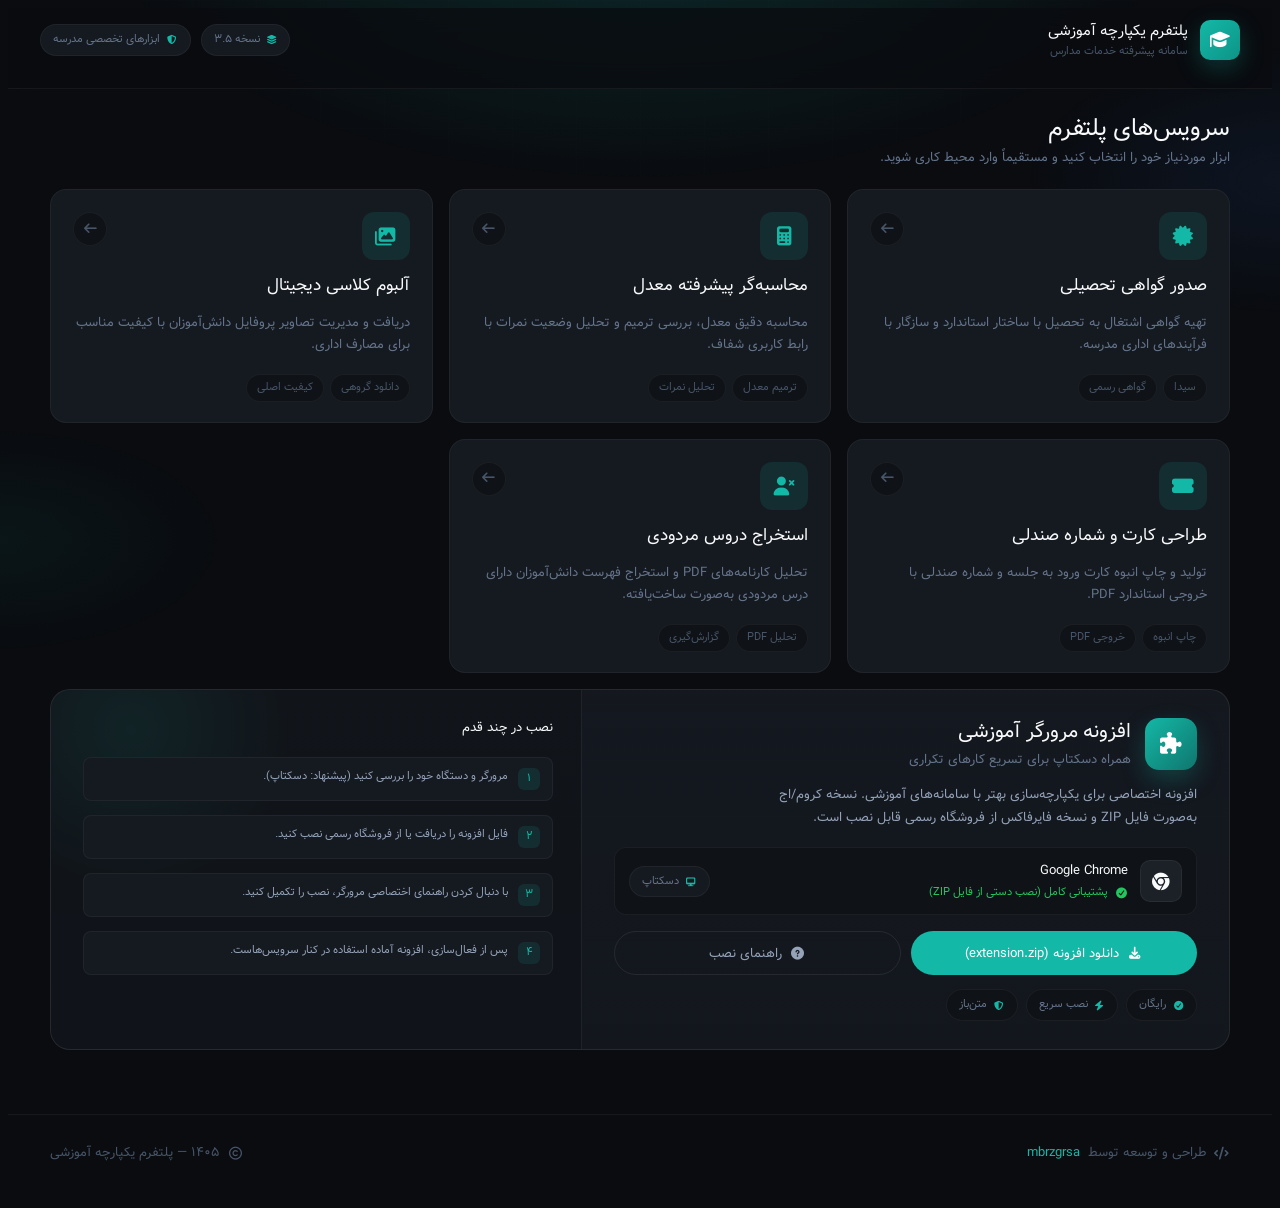
==== commit bdf62b85: "Add webfont assets, main HTML structure, and proxy for image retrieval - Added Font Awesome webfont " ====
--- a/index.html
+++ b/index.html
@@ -2,1206 +2,1086 @@
 <html lang="fa" dir="rtl">
 <head>
     <meta charset="UTF-8">
-    <meta name="viewport" content="width=device-width, initial-scale=1.0, user-scalable=yes, viewport-fit=cover">
-    <meta name="theme-color" content="#0a0f1e">
+    <meta name="viewport" content="width=device-width, initial-scale=1.0, viewport-fit=cover">
+    <meta name="theme-color" content="#0a0c10">
+    <meta name="color-scheme" content="dark">
     <title>پلتفرم یکپارچه آموزشی | سامانه پیشرفته خدمات مدارس</title>
-    
-    <meta name="description" content="سامانه هوشمند خدمات آموزشی: صدور گواهی تحصیلی، محاسبه گر پیشرفته معدل، آلبوم کلاسی دیجیتال و سیستم طراحی کارت و شماره صندلی آزمون">
-    <meta name="keywords" content="صدور گواهی, محاسبه معدل, معافیت تحصیلی, سیدا, آلبوم کلاسی, طراحی کارت صندلی, شماره صندلی آزمون, افزونه مرورگر">
-    
-    <link rel="stylesheet" href="https://cdnjs.cloudflare.com/ajax/libs/font-awesome/6.0.0-beta3/css/all.min.css">
-    
+
+    <meta name="description" content="سامانه هوشمند خدمات آموزشی: صدور گواهی تحصیلی، محاسبه‌گر پیشرفته معدل، آلبوم کلاسی دیجیتال، طراحی کارت و شماره صندلی آزمون و استخراج دروس مردودی.">
+    <meta name="keywords" content="صدور گواهی, محاسبه معدل, سیدا, آلبوم کلاسی, شماره صندلی آزمون, دروس مردودی, افزونه مرورگر آموزشی">
+
+    <link rel="stylesheet" href="./assets/css/all.min.css">
+    <link rel="stylesheet" href="./assets/css/edu-uniform.css">
+
     <style>
-        * {
-            margin: 0;
-            padding: 0;
-            box-sizing: border-box;
-        }
-
-        @font-face {
-            font-family: "Vazirmatn";
-            src: url("./assets/font/Vazirmatn.woff2") format("woff2");
-            font-weight: normal;
-            font-style: normal;
-            font-display: swap;
-        }
-
         :root {
-            --bg-primary: #0a0c15;
-            --bg-secondary: #0f1119;
-            --bg-card: rgba(18, 22, 35, 0.75);
-            --bg-card-solid: #121623;
-            --glass-border: rgba(255, 255, 255, 0.08);
-            --glass-highlight: rgba(255, 255, 255, 0.03);
-            
-            --accent-1: #6366f1;
-            --accent-2: #8b5cf6;
-            --accent-3: #06b6d4;
-            --accent-4: #f59e0b;
-            
-            --text-primary: #ffffff;
-            --text-secondary: #cbd5e1;
-            --text-muted: #94a3b8;
-            
-            --success: #10b981;
-            --error: #ef4444;
-            --warning: #f59e0b;
-            
-            --shadow-glow: 0 0 24px rgba(99, 102, 241, 0.2);
-            --shadow-card: 0 20px 35px -12px rgba(0, 0, 0, 0.4);
-            --transition: all 0.25s cubic-bezier(0.2, 0, 0, 1);
-            
-            --font-xs: clamp(0.7rem, 0.65rem + 0.25vw, 0.75rem);
-            --font-sm: clamp(0.8rem, 0.75rem + 0.3vw, 0.85rem);
-            --font-base: clamp(0.9rem, 0.85rem + 0.35vw, 1rem);
-            --font-md: clamp(1rem, 0.95rem + 0.4vw, 1.1rem);
-            --font-lg: clamp(1.2rem, 1.1rem + 0.5vw, 1.4rem);
-            --font-xl: clamp(1.5rem, 1.3rem + 0.8vw, 1.8rem);
-            --font-2xl: clamp(1.8rem, 1.6rem + 1vw, 2.2rem);
+            --landing-max: 1180px;
         }
 
         body {
-            font-family: 'Vazirmatn', 'Segoe UI', system-ui, sans-serif;
-            background: var(--bg-primary);
-            color: var(--text-primary);
+            background: var(--color-bg-primary);
+            color: var(--color-text-secondary);
             min-height: 100vh;
-            display: flex;
-            flex-direction: column;
-        }
-
-        .bg-orb {
+            overflow-x: hidden;
+        }
+
+        .page-bg {
             position: fixed;
-            top: 0;
-            left: 0;
-            width: 100%;
-            height: 100%;
-            z-index: -2;
-            background: radial-gradient(circle at 20% 30%, rgba(99, 102, 241, 0.12), transparent 50%),
-                        radial-gradient(circle at 85% 70%, rgba(139, 92, 246, 0.1), transparent 55%);
-        }
-
-        ::-webkit-scrollbar {
-            width: 6px;
-            height: 6px;
-        }
-        ::-webkit-scrollbar-track {
-            background: var(--bg-secondary);
-        }
-        ::-webkit-scrollbar-thumb {
-            background: var(--accent-1);
-            border-radius: 10px;
-        }
-
-        /* هدر */
-        .header {
-            flex-shrink: 0;
-            padding: 16px 28px;
-            background: rgba(10, 12, 21, 0.7);
-            backdrop-filter: blur(20px);
-            border-bottom: 1px solid var(--glass-border);
-            position: sticky;
-            top: 0;
-            z-index: 100;
-        }
-
-        .header-container {
-            max-width: 1400px;
-            margin: 0 auto;
-            display: flex;
-            justify-content: space-between;
-            align-items: center;
-            flex-wrap: wrap;
-            gap: 12px;
-        }
-
-        .logo {
+            inset: 0;
+            pointer-events: none;
+            z-index: 0;
+            background:
+                radial-gradient(ellipse 70% 50% at 50% -10%, rgba(20, 184, 166, 0.18), transparent 60%),
+                radial-gradient(ellipse 40% 30% at 100% 20%, rgba(59, 130, 246, 0.08), transparent 50%),
+                radial-gradient(ellipse 35% 25% at 0% 60%, rgba(20, 184, 166, 0.06), transparent 50%);
+        }
+
+        .page-bg::after {
+            content: "";
+            position: absolute;
+            inset: 0;
+            background-image: linear-gradient(rgba(255,255,255,0.02) 1px, transparent 1px),
+                              linear-gradient(90deg, rgba(255,255,255,0.02) 1px, transparent 1px);
+            background-size: 64px 64px;
+            mask-image: radial-gradient(ellipse 80% 60% at 50% 0%, #000 30%, transparent 75%);
+            -webkit-mask-image: radial-gradient(ellipse 80% 60% at 50% 0%, #000 30%, transparent 75%);
+            opacity: 0.35;
+        }
+
+        .skip-link {
+            position: absolute;
+            top: -48px;
+            right: 16px;
+            background: var(--color-primary);
+            color: #fff;
+            padding: 10px 16px;
+            border-radius: var(--radius-base);
+            z-index: 1000;
+            text-decoration: none;
+            font-weight: 600;
+            transition: top var(--transition-fast);
+        }
+        .skip-link:focus {
+            top: 12px;
+            outline: none;
+        }
+
+        .site-header {
+            background: rgba(10, 12, 16, 0.72);
+            backdrop-filter: blur(14px);
+            -webkit-backdrop-filter: blur(14px);
+        }
+
+        .brand {
             display: flex;
             align-items: center;
             gap: 12px;
-        }
-
-        .logo-icon {
-            width: 44px;
-            height: 44px;
-            background: linear-gradient(145deg, var(--accent-1), var(--accent-2));
-            border-radius: 16px;
+            text-decoration: none;
+            color: inherit;
+            min-width: 0;
+        }
+
+        .brand-mark {
+            width: 40px;
+            height: 40px;
+            border-radius: 10px;
+            display: inline-flex;
+            align-items: center;
+            justify-content: center;
+            background: linear-gradient(135deg, var(--color-primary), #0d9488);
+            color: #fff;
+            font-size: 1.1rem;
+            box-shadow: 0 8px 24px rgba(20, 184, 166, 0.25);
+            flex-shrink: 0;
+        }
+
+        .brand-copy {
+            display: flex;
+            flex-direction: column;
+            gap: 2px;
+            min-width: 0;
+        }
+
+        .brand-title {
+            font-size: var(--font-base);
+            font-weight: 700;
+            color: var(--color-text-primary);
+            line-height: 1.3;
+            white-space: nowrap;
+        }
+
+        .brand-subtitle {
+            font-size: var(--font-xs);
+            color: var(--color-text-muted);
+            line-height: 1.3;
+        }
+
+        .header-meta {
+            display: flex;
+            align-items: center;
+            gap: 10px;
+            flex-wrap: wrap;
+        }
+
+        .meta-pill {
+            display: inline-flex;
+            align-items: center;
+            gap: 6px;
+            padding: 6px 12px;
+            border-radius: var(--radius-pill);
+            border: 1px solid var(--color-border-subtle);
+            background: var(--color-bg-surface);
+            color: var(--color-text-tertiary);
+            font-size: var(--font-xs);
+            font-weight: 500;
+        }
+
+        .meta-pill i { color: var(--color-primary); font-size: 0.85em; }
+
+        .main {
+            position: relative;
+            z-index: 1;
+        }
+
+        .container {
+            max-width: var(--landing-max);
+            margin: 0 auto;
+            padding: 0 24px;
+        }
+
+        .hero {
+            padding: 72px 0 40px;
+            text-align: center;
+        }
+
+        .hero-badge {
+            display: inline-flex;
+            align-items: center;
+            gap: 8px;
+            padding: 6px 14px;
+            border-radius: var(--radius-pill);
+            border: 1px solid rgba(20, 184, 166, 0.3);
+            background: var(--color-primary-subtle);
+            color: var(--color-primary);
+            font-size: var(--font-xs);
+            font-weight: 600;
+            margin-bottom: 20px;
+        }
+
+        .hero h1 {
+            font-size: clamp(1.9rem, 4vw, 3rem);
+            font-weight: 800;
+            line-height: 1.25;
+            letter-spacing: -0.02em;
+            color: var(--color-text-primary);
+            margin: 0 auto 16px;
+            max-width: 820px;
+        }
+
+        .hero h1 .accent {
+            background: linear-gradient(135deg, #5eead4, var(--color-primary));
+            -webkit-background-clip: text;
+            background-clip: text;
+            color: transparent;
+        }
+
+        .hero-lead {
+            font-size: var(--font-md);
+            color: var(--color-text-secondary);
+            line-height: 1.8;
+            max-width: 680px;
+            margin: 0 auto 28px;
+        }
+
+        .hero-actions {
             display: flex;
             align-items: center;
             justify-content: center;
-            font-size: 1.3rem;
-            box-shadow: 0 8px 20px rgba(99, 102, 241, 0.35);
-        }
-
-        .logo-text {
+            gap: 12px;
+            flex-wrap: wrap;
+            margin-bottom: 36px;
+        }
+
+        .hero-actions .btn {
+            min-width: 160px;
+            text-decoration: none;
+        }
+
+        .hero-stats {
+            display: grid;
+            grid-template-columns: repeat(3, minmax(0, 1fr));
+            gap: 12px;
+            max-width: 720px;
+            margin: 0 auto;
+        }
+
+        .stat {
+            background: rgba(21, 25, 32, 0.7);
+            border: 1px solid var(--color-border-subtle);
+            border-radius: var(--radius-lg);
+            padding: 14px 16px;
+            text-align: center;
+            backdrop-filter: blur(6px);
+        }
+
+        .stat-value {
             font-size: var(--font-lg);
-            font-weight: 800;
-            background: linear-gradient(135deg, #ffffff, var(--accent-1), var(--accent-2));
-            -webkit-background-clip: text;
-            background-clip: text;
-            -webkit-text-fill-color: transparent;
-            letter-spacing: -0.3px;
-        }
-
-        .version-badge {
+            font-weight: 700;
+            color: var(--color-text-primary);
+            display: block;
+            margin-bottom: 2px;
+        }
+
+        .stat-label {
             font-size: var(--font-xs);
-            background: rgba(255,255,255,0.06);
-            padding: 4px 12px;
-            border-radius: 40px;
-            color: var(--text-muted);
-        }
-
-        .header-info {
+            color: var(--color-text-muted);
+        }
+
+        .section {
+            padding: 24px 0 64px;
+        }
+
+        .section-head {
             display: flex;
-            gap: 8px;
-            align-items: center;
-        }
-
-        .header-info i {
-            color: var(--accent-1);
+            align-items: flex-end;
+            justify-content: space-between;
+            gap: 16px;
+            margin-bottom: 20px;
+            flex-wrap: wrap;
+        }
+
+        .section-title {
+            font-size: var(--font-xl);
+            font-weight: 700;
+            color: var(--color-text-primary);
+            margin: 0 0 4px;
+        }
+
+        .section-desc {
             font-size: var(--font-sm);
-        }
-
-        .header-info span {
-            font-size: var(--font-xs);
-        }
-
-        /* محتوای اصلی */
-        .main-container {
-            flex: 1;
-            padding: 28px 28px 32px;
-        }
-
-        .content-grid {
-            max-width: 1400px;
-            margin: 0 auto;
+            color: var(--color-text-tertiary);
+            margin: 0;
+        }
+
+        .services-grid {
+            display: grid;
+            grid-template-columns: repeat(12, 1fr);
+            gap: 16px;
+        }
+
+        .service-card {
+            grid-column: span 4;
+            position: relative;
             display: flex;
             flex-direction: column;
-            gap: 24px;
-        }
-
-        /* ردیف اول: 4 کارت سرویس */
-        .services-row-top {
-            display: grid;
-            grid-template-columns: repeat(4, 1fr);
-            gap: 24px;
-        }
-
-        /* ردیف دوم: 1 سرویس + افزونه */
-        .services-row-bottom {
-            display: grid;
-            grid-template-columns: 1fr 3fr;
-            gap: 24px;
-        }
-
-        /* کارت سرویس */
-        .service-card {
-            background: var(--bg-card);
-            backdrop-filter: blur(14px);
-            border: 1px solid var(--glass-border);
-            border-radius: 28px;
-            padding: 28px 22px;
+            gap: 14px;
+            padding: 22px 22px 20px;
+            background: var(--color-bg-surface);
+            border: 1px solid var(--color-border-subtle);
+            border-radius: var(--radius-card);
             text-decoration: none;
-            transition: all 0.3s cubic-bezier(0.2, 0, 0, 1);
-            cursor: pointer;
+            color: inherit;
+            transition: transform var(--transition-base), border-color var(--transition-base), box-shadow var(--transition-base), background var(--transition-base);
+            overflow: hidden;
+        }
+
+        .service-card::before {
+            content: "";
+            position: absolute;
+            inset: 0 0 auto 0;
+            height: 2px;
+            background: linear-gradient(90deg, transparent, var(--color-primary), transparent);
+            opacity: 0;
+            transition: opacity var(--transition-base);
+        }
+
+        .service-card:hover {
+            transform: translateY(-3px);
+            border-color: rgba(20, 184, 166, 0.35);
+            background: var(--color-bg-elevated);
+            box-shadow: var(--shadow-lg);
+        }
+
+        .service-card:hover::before { opacity: 1; }
+
+        .service-card:focus-visible {
+            outline: none;
+            box-shadow: 0 0 0 3px var(--color-primary-subtle), var(--shadow-md);
+            border-color: var(--color-primary);
+        }
+
+        .card-top {
             display: flex;
-            flex-direction: column;
-            align-items: center;
-            text-align: center;
-            gap: 16px;
-            position: relative;
-            overflow: hidden;
-        }
-
-        .service-card::before {
-            content: '';
-            position: absolute;
-            top: 0;
-            left: 0;
-            right: 0;
-            height: 3px;
-            background: linear-gradient(90deg, transparent, var(--accent-1), transparent);
-            opacity: 0;
-            transition: opacity 0.3s ease;
-        }
-
-        .service-card:hover::before {
-            opacity: 1;
-        }
-
-        .service-card:hover {
-            border-color: rgba(99, 102, 241, 0.4);
-            box-shadow: var(--shadow-glow);
-            transform: translateY(-6px);
-        }
-
-        .service-card .card-icon-wrap {
-            width: 68px;
-            height: 68px;
-            border-radius: 24px;
-            display: flex;
-            align-items: center;
-            justify-content: center;
-            font-size: 1.7rem;
-            transition: transform 0.2s;
-        }
-
-        .service-card:hover .card-icon-wrap {
-            transform: scale(1.08);
-        }
-
-        .service-card:nth-child(1) .card-icon-wrap { background: rgba(99, 102, 241, 0.18); color: var(--accent-1); }
-        .service-card:nth-child(2) .card-icon-wrap { background: rgba(139, 92, 246, 0.18); color: var(--accent-2); }
-        .service-card:nth-child(3) .card-icon-wrap { background: rgba(6, 182, 212, 0.18); color: var(--accent-3); }
-        .service-card:nth-child(4) .card-icon-wrap { background: rgba(245, 158, 11, 0.18); color: var(--accent-4); }
-
-        .services-row-bottom .service-card:nth-child(1) .card-icon-wrap { background: rgba(239, 68, 68, 0.18); color: var(--error); }
-
-        .service-card .card-title {
-            font-size: var(--font-md);
-            font-weight: 700;
-            color: white;
-        }
-
-        .service-card .card-desc {
-            font-size: var(--font-xs);
-            color: var(--text-muted);
-            line-height: 1.5;
-        }
-
-        .service-card .card-arrow {
-            color: var(--text-muted);
-            font-size: 0.85rem;
-            opacity: 0;
-            transition: var(--transition);
-            transform: translateY(4px);
-            margin-top: auto;
-        }
-
-        .service-card:hover .card-arrow {
-            opacity: 1;
-            color: var(--accent-1);
-            transform: translateY(0);
-        }
-
-        /* کارت افزونه */
-        .extension-card {
-            background: var(--bg-card);
-            backdrop-filter: blur(14px);
-            border: 1px solid var(--glass-border);
-            border-radius: 28px;
-            transition: var(--transition);
-            overflow: hidden;
-            display: flex;
-            flex-direction: column;
-        }
-
-        .extension-card:hover {
-            border-color: rgba(99, 102, 241, 0.4);
-            box-shadow: var(--shadow-glow);
-            transform: translateY(-4px);
-        }
-
-        .extension-header {
-            padding: 20px 28px;
-            display: flex;
-            align-items: center;
+            align-items: flex-start;
             justify-content: space-between;
-            border-bottom: 1px solid var(--glass-border);
-            flex-wrap: wrap;
-            gap: 14px;
-        }
-
-        .extension-header-left {
-            display: flex;
-            align-items: center;
-            gap: 14px;
-        }
-
-        .extension-header-icon {
-            width: 52px;
-            height: 52px;
-            background: linear-gradient(135deg, rgba(99, 102, 241, 0.2), rgba(139, 92, 246, 0.1));
-            border-radius: 20px;
-            display: flex;
-            align-items: center;
-            justify-content: center;
-            font-size: 1.5rem;
-            color: var(--accent-1);
-        }
-
-        .extension-header-text h3 {
-            font-size: var(--font-lg);
-            font-weight: 800;
-            margin-bottom: 2px;
-        }
-
-        .extension-header-text p {
-            font-size: var(--font-xs);
-            color: var(--text-muted);
-        }
-
-        .browser-info-row {
-            display: flex;
-            align-items: center;
-            gap: 14px;
-        }
-
-        .browser-icon-lg {
-            width: 44px;
-            height: 44px;
-            background: var(--bg-card-solid);
-            border-radius: 18px;
-            display: flex;
-            align-items: center;
-            justify-content: center;
-            font-size: 1.4rem;
-        }
-
-        .browser-meta .browser-name {
-            font-weight: 800;
-            font-size: var(--font-sm);
-        }
-
-        .browser-status {
-            font-size: var(--font-xs);
-            color: var(--success);
-            margin-top: 2px;
-        }
-
-        .device-tag {
-            background: var(--glass-highlight);
-            padding: 6px 14px;
-            border-radius: 50px;
-            font-size: var(--font-xs);
-            display: flex;
-            align-items: center;
-            gap: 6px;
-        }
-
-        .extension-body {
-            padding: 24px 28px;
-            flex: 1;
-            display: flex;
-            flex-direction: column;
-        }
-
-        .extension-buttons {
-            display: flex;
-            gap: 14px;
-            margin-bottom: 18px;
-        }
-
-        .btn-download {
-            background: linear-gradient(105deg, var(--accent-1), var(--accent-2));
-            border: none;
-            padding: 14px 24px;
-            border-radius: 60px;
-            font-family: 'Vazirmatn', sans-serif;
-            font-weight: 800;
-            font-size: var(--font-sm);
-            color: white;
-            display: flex;
-            align-items: center;
-            justify-content: center;
-            gap: 10px;
-            cursor: pointer;
-            transition: all 0.3s ease;
-            flex: 1;
-            box-shadow: 0 8px 24px rgba(99, 102, 241, 0.35);
-        }
-
-        .btn-download:disabled {
-            opacity: 0.5;
-            cursor: not-allowed;
-            transform: none;
-        }
-
-        .btn-download.btn-firefox {
-            background: linear-gradient(105deg, #ff6b35, #e8471a);
-            box-shadow: 0 8px 24px rgba(232, 71, 26, 0.35);
-        }
-
-        .btn-download.btn-firefox:hover:not(:disabled) {
-            box-shadow: 0 14px 32px rgba(232, 71, 26, 0.5);
-        }
-
-        .btn-download:hover:not(:disabled) {
-            transform: translateY(-3px);
-            box-shadow: 0 14px 32px rgba(99, 102, 241, 0.5);
-        }
-
-        .btn-outline {
-            background: transparent;
-            border: 1px solid var(--glass-border);
-            padding: 14px 20px;
-            border-radius: 60px;
-            font-family: 'Vazirmatn', sans-serif;
-            font-size: var(--font-sm);
-            font-weight: 600;
-            color: var(--text-secondary);
-            display: flex;
-            align-items: center;
-            justify-content: center;
-            gap: 10px;
-            cursor: pointer;
-            transition: var(--transition);
-            flex: 1;
-        }
-
-        .btn-outline:hover {
-            border-color: var(--accent-1);
-            color: var(--accent-1);
-            background: rgba(99, 102, 241, 0.05);
-        }
-
-        .features-row {
-            display: flex;
-            justify-content: center;
-            gap: 14px;
-            flex-wrap: wrap;
-        }
-
-        .feature-pill {
-            background: rgba(255,255,255,0.04);
-            padding: 6px 16px;
-            border-radius: 60px;
-            font-size: var(--font-xs);
-            display: flex;
-            align-items: center;
-            gap: 7px;
-            color: var(--text-muted);
-            transition: var(--transition);
-        }
-
-        .feature-pill:hover {
-            background: rgba(99, 102, 241, 0.1);
-            color: var(--accent-1);
-        }
-
-        .warning-mobile {
-            background: rgba(239, 68, 68, 0.12);
-            border: 1px solid rgba(239, 68, 68, 0.3);
-            border-radius: 16px;
-            padding: 10px 14px;
-            margin-top: 14px;
-            font-size: var(--font-xs);
-            color: #fca5a5;
-            display: none;
-            align-items: center;
-            gap: 8px;
-        }
-
-        .warning-mobile.show {
-            display: flex;
-        }
-
-        /* Toast */
-        .toast {
-            position: fixed;
-            bottom: 28px;
-            right: 28px;
-            background: var(--bg-card-solid);
-            border: 1px solid var(--glass-border);
-            border-radius: 20px;
-            padding: 14px 24px;
-            display: flex;
-            align-items: center;
             gap: 12px;
-            z-index: 3000;
-            transform: translateX(450px);
-            transition: transform 0.35s cubic-bezier(0.2, 0, 0, 1);
-            box-shadow: 0 15px 35px rgba(0,0,0,0.4);
-            font-size: var(--font-sm);
-            font-weight: 500;
-        }
-        
-        [dir="rtl"] .toast {
-            right: auto;
-            left: 28px;
-            transform: translateX(-450px);
-        }
-        
-        .toast.show {
-            transform: translateX(0);
-        }
-        
-        .toast.success { border-right: 5px solid var(--success); }
-        .toast.error { border-right: 5px solid var(--error); }
-        .toast.warning { border-right: 5px solid var(--warning); }
-        
-        [dir="rtl"] .toast.success { border-right: none; border-left: 5px solid var(--success); }
-        [dir="rtl"] .toast.error { border-left: 5px solid var(--error); }
-
-        /* فوتر */
-        .footer {
-            flex-shrink: 0;
-            padding: 18px 28px;
-            border-top: 1px solid var(--glass-border);
-            background: rgba(10, 12, 21, 0.7);
-            backdrop-filter: blur(12px);
-            text-align: center;
-            font-size: var(--font-xs);
-            color: var(--text-muted);
-        }
-        
-        .footer a {
-            color: var(--accent-1);
-            text-decoration: none;
-            font-weight: 600;
-            transition: var(--transition);
-        }
-        
-        .footer a:hover {
-            color: var(--accent-2);
-        }
-
-        /* مودال */
-        .modal-overlay {
-            position: fixed;
-            top: 0;
-            left: 0;
-            width: 100%;
-            height: 100%;
-            background: rgba(0, 0, 0, 0.88);
-            backdrop-filter: blur(24px);
-            z-index: 2000;
-            display: none;
-            align-items: center;
-            justify-content: center;
-        }
-        
-        .modal-overlay.active {
-            display: flex;
-            animation: fadeIn 0.25s ease;
-        }
-        
-        @keyframes fadeIn {
-            from { opacity: 0; }
-            to { opacity: 1; }
-        }
-        
-        .modal-window {
-            background: var(--bg-card-solid);
-            border: 1px solid var(--glass-border);
-            border-radius: 44px;
-            max-width: 460px;
-            width: 90%;
-            padding: 28px 30px 32px;
-            animation: slideUp 0.3s cubic-bezier(0.2, 0.9, 0.4, 1.1);
-        }
-        
-        @keyframes slideUp {
-            from { opacity: 0; transform: translateY(30px); }
-            to { opacity: 1; transform: translateY(0); }
-        }
-        
-        .modal-header {
-            display: flex;
-            justify-content: space-between;
-            align-items: center;
-            margin-bottom: 22px;
-        }
-        
-        .modal-header h3 {
-            font-size: var(--font-lg);
-            background: linear-gradient(135deg, var(--accent-1), var(--accent-2));
-            -webkit-background-clip: text;
-            background-clip: text;
-            -webkit-text-fill-color: transparent;
-        }
-        
-        .modal-close {
-            background: none;
-            border: none;
-            color: var(--text-muted);
-            font-size: 2rem;
-            cursor: pointer;
-            transition: var(--transition);
-            line-height: 1;
-            width: 36px;
-            height: 36px;
-            display: flex;
-            align-items: center;
-            justify-content: center;
-            border-radius: 50%;
-        }
-        
-        .modal-close:hover {
-            color: var(--accent-1);
-            background: rgba(255,255,255,0.05);
-        }
-        
-        .step-item {
-            background: rgba(255,255,255,0.04);
-            border-radius: 20px;
-            padding: 14px 18px;
-            margin-bottom: 12px;
-            font-size: var(--font-sm);
-            display: flex;
-            align-items: center;
-            gap: 14px;
-            transition: var(--transition);
-        }
-        
-        .step-item:hover {
-            background: rgba(99, 102, 241, 0.08);
-            transform: translateX(5px);
-        }
-        
-        [dir="rtl"] .step-item:hover {
-            transform: translateX(-5px);
-        }
-        
-        .step-num {
-            width: 28px;
-            height: 28px;
-            background: linear-gradient(135deg, var(--accent-1), var(--accent-2));
+        }
+
+        .card-icon {
+            width: 48px;
+            height: 48px;
             border-radius: 12px;
             display: inline-flex;
             align-items: center;
             justify-content: center;
-            font-size: var(--font-xs);
-            font-weight: bold;
+            font-size: 1.2rem;
+            background: var(--color-primary-muted);
+            color: var(--color-primary);
+            transition: transform var(--transition-base), background var(--transition-base), color var(--transition-base);
             flex-shrink: 0;
         }
-        
+
+        .service-card:hover .card-icon {
+            background: var(--color-primary);
+            color: #fff;
+            transform: scale(1.04);
+        }
+
+        .card-arrow {
+            width: 32px;
+            height: 32px;
+            border-radius: 50%;
+            display: inline-flex;
+            align-items: center;
+            justify-content: center;
+            color: var(--color-text-muted);
+            background: var(--color-bg-secondary);
+            border: 1px solid var(--color-border-subtle);
+            transition: all var(--transition-base);
+            font-size: 0.8rem;
+        }
+
+        .service-card:hover .card-arrow {
+            color: #fff;
+            background: var(--color-primary);
+            border-color: var(--color-primary);
+            transform: translateX(-2px);
+        }
+
+        .card-title {
+            font-size: var(--font-md);
+            font-weight: 700;
+            color: var(--color-text-primary);
+            margin: 0;
+            line-height: 1.4;
+        }
+
+        .card-description {
+            font-size: var(--font-sm);
+            color: var(--color-text-tertiary);
+            line-height: 1.7;
+            margin: 0;
+        }
+
+        .card-tags {
+            display: flex;
+            flex-wrap: wrap;
+            gap: 6px;
+            margin-top: auto;
+            padding-top: 4px;
+        }
+
+        .tag {
+            font-size: 0.7rem;
+            padding: 4px 10px;
+            border-radius: var(--radius-pill);
+            background: var(--color-bg-secondary);
+            border: 1px solid var(--color-border-subtle);
+            color: var(--color-text-muted);
+        }
+
+        .extension-card {
+            grid-column: span 12;
+            background: linear-gradient(180deg, rgba(21,25,32,0.95), rgba(21,25,32,0.85));
+            border: 1px solid var(--color-border-default);
+            border-radius: 20px;
+            overflow: hidden;
+            position: relative;
+        }
+
+        .extension-card::after {
+            content: "";
+            position: absolute;
+            top: -120px;
+            left: -80px;
+            width: 320px;
+            height: 320px;
+            background: radial-gradient(circle, rgba(20,184,166,0.18), transparent 70%);
+            pointer-events: none;
+        }
+
+        .extension-inner {
+            position: relative;
+            z-index: 1;
+            display: grid;
+            grid-template-columns: 1.1fr 0.9fr;
+            gap: 0;
+        }
+
+        .extension-main {
+            padding: 28px 32px;
+            border-left: 1px solid var(--color-border-subtle);
+        }
+
+        .extension-side {
+            padding: 28px 28px 28px 32px;
+            background: rgba(15, 18, 22, 0.5);
+            display: flex;
+            flex-direction: column;
+            gap: 14px;
+        }
+
+        .ext-head {
+            display: flex;
+            align-items: center;
+            gap: 14px;
+            margin-bottom: 12px;
+        }
+
+        .ext-icon {
+            width: 52px;
+            height: 52px;
+            border-radius: 14px;
+            display: inline-flex;
+            align-items: center;
+            justify-content: center;
+            font-size: 1.35rem;
+            color: #fff;
+            background: linear-gradient(135deg, var(--color-primary), #0f766e);
+            box-shadow: 0 10px 24px rgba(20,184,166,0.25);
+            flex-shrink: 0;
+        }
+
+        .ext-title {
+            font-size: var(--font-lg);
+            font-weight: 700;
+            color: var(--color-text-primary);
+            margin: 0 0 4px;
+        }
+
+        .ext-subtitle {
+            font-size: var(--font-sm);
+            color: var(--color-text-tertiary);
+            margin: 0;
+        }
+
+        .ext-desc {
+            font-size: var(--font-sm);
+            color: var(--color-text-secondary);
+            line-height: 1.8;
+            margin: 0 0 18px;
+            max-width: 60ch;
+        }
+
+        .browser-bar {
+            display: flex;
+            align-items: center;
+            justify-content: space-between;
+            gap: 12px;
+            flex-wrap: wrap;
+            padding: 12px 14px;
+            border: 1px solid var(--color-border-subtle);
+            border-radius: var(--radius-lg);
+            background: var(--color-bg-secondary);
+            margin-bottom: 16px;
+        }
+
+        .browser-left { display: flex; align-items: center; gap: 12px; }
+        .browser-icon {
+            width: 40px; height: 40px; border-radius: 10px;
+            display: inline-flex; align-items: center; justify-content: center;
+            background: var(--color-bg-elevated); color: var(--color-text-primary);
+            font-size: 1.1rem; border: 1px solid var(--color-border-subtle);
+        }
+        .browser-name { font-weight: 700; font-size: var(--font-sm); color: var(--color-text-primary); }
+        .browser-status { font-size: var(--font-xs); color: var(--color-success); margin-top: 2px; display: flex; align-items: center; gap: 6px; }
+
+        .extension-actions { display: flex; gap: 10px; flex-wrap: wrap; }
+        .btn-ext {
+            flex: 1 1 220px;
+            min-height: 44px;
+            border-radius: var(--radius-pill);
+            font-family: inherit;
+            font-weight: 700;
+            font-size: var(--font-sm);
+            cursor: pointer;
+            border: none;
+            display: inline-flex; align-items: center; justify-content: center; gap: 8px;
+            transition: all var(--transition-base);
+        }
+        .btn-ext-primary { background: var(--color-primary); color: #fff; }
+        .btn-ext-primary:hover:not(:disabled) { background: var(--color-primary-hover); transform: translateY(-1px); box-shadow: var(--shadow-md); }
+        .btn-ext-primary.btn-firefox { background: #ff6b35; }
+        .btn-ext-primary.btn-firefox:hover:not(:disabled) { background: #e8471a; }
+        .btn-ext-secondary { background: transparent; color: var(--color-text-secondary); border: 1px solid var(--color-border-default); }
+        .btn-ext-secondary:hover { border-color: var(--color-primary); color: var(--color-primary); background: var(--color-primary-subtle); }
+        .btn-ext:disabled { opacity: 0.55; cursor: not-allowed; transform: none !important; box-shadow: none !important; }
+        .btn-ext:focus-visible, .modal-close:focus-visible, .service-card:focus-visible {
+            outline: none;
+            box-shadow: 0 0 0 3px var(--color-primary-subtle);
+        }
+
+        .features-row { display: flex; flex-wrap: wrap; gap: 8px; margin-top: 14px; }
+        .feature-pill {
+            display: inline-flex; align-items: center; gap: 6px;
+            padding: 6px 12px; border-radius: var(--radius-pill);
+            font-size: var(--font-xs); color: var(--color-text-tertiary);
+            background: var(--color-bg-secondary); border: 1px solid var(--color-border-subtle);
+        }
+        .feature-pill i { color: var(--color-primary); font-size: 0.85em; }
+
+        .side-title { font-size: var(--font-sm); font-weight: 700; color: var(--color-text-primary); margin: 0 0 4px; }
+        .side-step {
+            display: flex; gap: 10px; align-items: flex-start;
+            padding: 10px 12px; border-radius: var(--radius-base);
+            background: var(--color-bg-surface); border: 1px solid var(--color-border-subtle);
+            font-size: var(--font-xs); color: var(--color-text-secondary); line-height: 1.6;
+        }
+        .side-num {
+            width: 22px; height: 22px; border-radius: 6px; flex-shrink: 0;
+            display: inline-flex; align-items: center; justify-content: center;
+            background: var(--color-primary-muted); color: var(--color-primary);
+            font-weight: 700; font-size: 0.7rem;
+        }
+
+        .warning-mobile {
+            display: none;
+            margin-top: 12px;
+            padding: 12px 14px;
+            border-radius: var(--radius-base);
+            background: rgba(245, 158, 11, 0.08);
+            border: 1px solid rgba(245, 158, 11, 0.28);
+            color: var(--color-warning);
+            font-size: var(--font-sm);
+            align-items: center; gap: 10px;
+        }
+        .warning-mobile.show { display: flex; }
+
+        .site-footer {
+            position: relative; z-index: 1;
+            background: transparent;
+            border-top: 1px solid var(--color-border-subtle);
+            padding: 28px 24px 36px;
+        }
+        .footer-inner {
+            max-width: var(--landing-max); margin: 0 auto;
+            display: flex; align-items: center; justify-content: space-between;
+            gap: 16px; flex-wrap: wrap;
+            font-size: var(--font-sm); color: var(--color-text-muted);
+        }
+        .footer-inner a { color: var(--color-primary); text-decoration: none; font-weight: 600; }
+        .footer-inner a:hover { text-decoration: underline; }
+        .footer-note { display: inline-flex; align-items: center; gap: 8px; }
+
+        /* Toast */
+        .toast {
+            position: fixed; bottom: 24px; left: 24px;
+            background: var(--color-bg-elevated);
+            border: 1px solid var(--color-border-default);
+            border-radius: var(--radius-lg);
+            padding: 12px 16px;
+            display: flex; align-items: center; gap: 10px;
+            z-index: 3000;
+            transform: translateY(20px); opacity: 0; pointer-events: none;
+            transition: transform var(--transition-base), opacity var(--transition-base);
+            box-shadow: var(--shadow-lg);
+            font-size: var(--font-sm); color: var(--color-text-primary);
+            max-width: min(420px, calc(100vw - 32px));
+        }
+        .toast.show { transform: translateY(0); opacity: 1; pointer-events: auto; }
+        .toast.success { border-right: 3px solid var(--color-success); }
+        .toast.error { border-right: 3px solid var(--color-error); }
+        .toast.warning { border-right: 3px solid var(--color-warning); }
+        .toast i { font-size: 1rem; }
+        .toast.success i { color: var(--color-success); }
+        .toast.error i { color: var(--color-error); }
+        .toast.warning i { color: var(--color-warning); }
+
+        /* Modal */
+        .modal-overlay {
+            position: fixed; inset: 0;
+            background: rgba(0,0,0,0.65);
+            backdrop-filter: blur(4px);
+            z-index: 2000;
+            display: none; align-items: center; justify-content: center;
+            padding: 20px;
+        }
+        .modal-overlay.active { display: flex; animation: fadeIn 0.15s ease; }
+        .modal-window {
+            background: var(--color-bg-surface);
+            border: 1px solid var(--color-border-default);
+            border-radius: 18px;
+            max-width: 520px; width: 100%;
+            padding: 22px 24px 24px;
+            box-shadow: var(--shadow-xl);
+            animation: slideUp 0.18s ease;
+        }
+        .modal-header { display: flex; align-items: center; justify-content: space-between; gap: 12px; margin-bottom: 18px; }
+        .modal-header h3 { font-size: var(--font-lg); font-weight: 700; color: var(--color-text-primary); margin: 0; display: flex; align-items: center; gap: 10px; }
+        .modal-header h3 i { color: var(--color-primary); }
+        .modal-close {
+            width: 36px; height: 36px; border-radius: 10px; border: 1px solid var(--color-border-subtle);
+            background: var(--color-bg-elevated); color: var(--color-text-secondary);
+            font-size: 1.4rem; line-height: 1; cursor: pointer;
+            display: inline-flex; align-items: center; justify-content: center;
+            transition: all var(--transition-fast);
+        }
+        .modal-close:hover { color: var(--color-text-primary); border-color: var(--color-border-default); }
+        .step-item {
+            display: flex; align-items: flex-start; gap: 12px;
+            padding: 12px 14px; margin-bottom: 10px;
+            background: var(--color-bg-elevated); border: 1px solid var(--color-border-subtle);
+            border-radius: var(--radius-base); font-size: var(--font-sm); color: var(--color-text-secondary); line-height: 1.7;
+        }
+        .step-num {
+            width: 26px; height: 26px; border-radius: 8px; flex-shrink: 0;
+            display: inline-flex; align-items: center; justify-content: center;
+            background: var(--color-primary); color: #fff; font-weight: 700; font-size: var(--font-xs);
+        }
+        .modal-actions { margin-top: 16px; display: flex; }
+        .modal-actions .btn-ext { flex: 1; }
         .mobile-help-message {
-            background: linear-gradient(135deg, rgba(245, 158, 11, 0.12), rgba(245, 158, 11, 0.05));
-            border: 1px solid var(--warning);
-            border-radius: 20px;
-            padding: 18px;
-            margin-top: 16px;
-            font-size: var(--font-sm);
-            text-align: center;
-        }
-
-        /* ========== ریسپانسیو ========== */
-        @media (max-width: 1100px) {
-            .services-row-top {
-                grid-template-columns: repeat(2, 1fr);
-            }
-            .services-row-bottom {
-                grid-template-columns: 1fr 2fr;
-            }
-        }
-        
-        @media (max-width: 768px) {
-            .main-container {
-                padding: 20px 20px 28px;
-            }
-            .services-row-top {
-                grid-template-columns: repeat(2, 1fr);
-                gap: 16px;
-            }
-            .services-row-bottom {
-                grid-template-columns: 1fr;
-                gap: 16px;
-            }
-            .service-card {
-                padding: 22px 18px;
-                gap: 12px;
-            }
-            .service-card .card-icon-wrap {
-                width: 58px;
-                height: 58px;
-                font-size: 1.5rem;
-            }
-            .extension-header {
-                padding: 16px 22px;
-            }
-            .extension-body {
-                padding: 20px 22px;
-            }
-            .header {
-                padding: 12px 20px;
-            }
-        }
-        
-        @media (max-width: 640px) {
-            .services-row-top {
-                grid-template-columns: 1fr;
-                gap: 14px;
-            }
-            .service-card {
-                flex-direction: row;
-                text-align: right;
-                padding: 18px 20px;
-                gap: 16px;
-            }
-            .service-card .card-icon-wrap {
-                width: 52px;
-                height: 52px;
-                font-size: 1.4rem;
-                flex-shrink: 0;
-            }
-            .service-card .card-title {
-                font-size: var(--font-base);
-            }
-            .service-card .card-arrow {
-                opacity: 0.7;
-                transform: none;
-                position: static;
-            }
-            .service-card:hover .card-arrow {
-                opacity: 1;
-                color: var(--accent-1);
-            }
-            .extension-buttons {
-                flex-direction: column;
-            }
-            .browser-icon-lg {
-                width: 40px;
-                height: 40px;
-                font-size: 1.2rem;
-            }
-            .modal-window {
-                padding: 22px 24px 26px;
-                border-radius: 36px;
-            }
-            .toast {
-                bottom: 20px;
-                right: 20px;
-                left: 20px;
-                padding: 12px 18px;
-            }
-            [dir="rtl"] .toast {
-                right: 20px;
-                left: 20px;
-            }
-        }
-        
-        @media (max-width: 480px) {
-            .header-container {
-                flex-direction: column;
-                text-align: center;
-            }
-            .logo {
-                justify-content: center;
-            }
-            .main-container {
-                padding: 16px 16px 24px;
-            }
-            .service-card {
-                padding: 14px 16px;
-            }
-            .service-card .card-icon-wrap {
-                width: 46px;
-                height: 46px;
-                font-size: 1.2rem;
-            }
-            .extension-header {
-                flex-direction: column;
-                align-items: flex-start;
-                gap: 10px;
-            }
-            .extension-body {
-                padding: 16px 18px;
-            }
-        }
-
-        /* انیمیشن ورود */
-        .animate-item {
-            animation: fadeUp 0.5s ease forwards;
-            opacity: 0;
-        }
-        
-        @keyframes fadeUp {
-            from { opacity: 0; transform: translateY(20px); }
-            to { opacity: 1; transform: translateY(0); }
+            background: rgba(245,158,11,0.08); border: 1px solid rgba(245,158,11,0.28);
+            border-radius: var(--radius-base); padding: 18px; text-align: center;
+            color: var(--color-warning); font-size: var(--font-sm); line-height: 1.8;
+        }
+
+        .reveal { opacity: 0; transform: translateY(14px); animation: revealUp 0.5s cubic-bezier(0.2, 0.8, 0.2, 1) forwards; }
+        @keyframes revealUp { to { opacity: 1; transform: translateY(0); } }
+        @keyframes slideUp { from { opacity: 0; transform: translateY(8px); } to { opacity: 1; transform: translateY(0); } }
+        @keyframes fadeIn { from { opacity: 0; } to { opacity: 1; } }
+
+        @media (prefers-reduced-motion: reduce) {
+            .reveal { animation: none; opacity: 1; transform: none; }
+            *, *::before, *::after { transition-duration: 0.01ms !important; animation-duration: 0.01ms !important; }
+        }
+
+        @media (max-width: 1024px) {
+            .service-card { grid-column: span 6; }
+            .extension-inner { grid-template-columns: 1fr; }
+            .extension-main { border-left: none; border-bottom: 1px solid var(--color-border-subtle); }
+            .extension-side { padding: 24px 32px 28px; }
+        }
+
+        @media (max-width: 720px) {
+            .container { padding: 0 16px; }
+            .hero { padding: 48px 0 28px; }
+            .hero-stats { grid-template-columns: 1fr; max-width: 420px; }
+            .services-grid { gap: 12px; }
+            .service-card { grid-column: span 12; padding: 18px; }
+            .extension-main, .extension-side { padding: 20px 18px; }
+            .header-meta .meta-pill.hide-sm { display: none; }
+            .brand-subtitle { display: none; }
+            .toast { left: 16px; right: 16px; bottom: 16px; max-width: none; }
         }
     </style>
 </head>
 <body>
-<div class="bg-orb"></div>
-
-<header class="header">
-    <div class="header-container">
-        <div class="logo">
-            <div class="logo-icon"><i class="fas fa-graduation-cap"></i></div>
-            <div class="logo-text">EduPlatform</div>
-            <div class="version-badge">نسخه یکپارچه</div>
+    <a href="#main-content" class="skip-link">رفتن به محتوای اصلی</a>
+    <div class="page-bg" aria-hidden="true"></div>
+
+    <header class="site-header">
+        <div class="header-container">
+            <a class="brand" href="./" aria-label="صفحه اصلی پلتفرم یکپارچه آموزشی">
+                <span class="brand-mark"><i class="fas fa-graduation-cap" aria-hidden="true"></i></span>
+                <span class="brand-copy">
+                    <span class="brand-title">پلتفرم یکپارچه آموزشی</span>
+                    <span class="brand-subtitle">سامانه پیشرفته خدمات مدارس</span>
+                </span>
+            </a>
+            <div class="header-meta">
+                <span class="meta-pill"><i class="fas fa-layer-group" aria-hidden="true"></i> نسخه ۳.۵</span>
+                <span class="meta-pill hide-sm"><i class="fas fa-shield-halved" aria-hidden="true"></i> ابزارهای تخصصی مدرسه</span>
+            </div>
         </div>
-        <div class="header-info">
-            <i class="fas fa-shield-alt"></i>
-            <span>سامانه پیشرفته</span>
-        </div>
-    </div>
-</header>
-
-<div class="main-container">
-    <div class="content-grid">
-        <!-- ردیف اول: 4 سرویس -->
-        <div class="services-row-top">
-            <a href="./certificate" class="service-card animate-item" style="animation-delay: 0.05s;">
-                <div class="card-icon-wrap"><i class="fas fa-certificate"></i></div>
-                <div class="card-title">صدور گواهی تحصیلی</div>
-                <div class="card-desc">اشتغال به تحصیل · اتصال یکپارچه به سیدا</div>
-                <div class="card-arrow"><i class="fas fa-chevron-down"></i></div>
-            </a>
-            <a href="./gpa-calculator" class="service-card animate-item" style="animation-delay: 0.1s;">
-                <div class="card-icon-wrap"><i class="fas fa-calculator"></i></div>
-                <div class="card-title">محاسبه‌گر پیشرفته معدل</div>
-                <div class="card-desc">ترمیم، شرط علمی و تحلیل نمرات</div>
-                <div class="card-arrow"><i class="fas fa-chevron-down"></i></div>
-            </a>
-            <a href="./profile-downloader" class="service-card animate-item" style="animation-delay: 0.15s;">
-                <div class="card-icon-wrap"><i class="fas fa-images"></i></div>
-                <div class="card-title">آلبوم کلاسی دیجیتال</div>
-                <div class="card-desc">دانلود پروفایل با کیفیت اصلی</div>
-                <div class="card-arrow"><i class="fas fa-chevron-down"></i></div>
-            </a>
-            <a href="./seat-number/" class="service-card animate-item" style="animation-delay: 0.2s;">
-                <div class="card-icon-wrap"><i class="fas fa-ticket-alt"></i></div>
-                <div class="card-title">طراحی کارت و شماره صندلی</div>
-                <div class="card-desc">صدور و چاپ انبوه PDF استاندارد</div>
-                <div class="card-arrow"><i class="fas fa-chevron-down"></i></div>
-            </a>
-        </div>
-
-        <!-- ردیف دوم: 1 سرویس + افزونه -->
-        <div class="services-row-bottom">
-            <a href="./failedstudents/" class="service-card animate-item" style="animation-delay: 0.25s;">
-                <div class="card-icon-wrap"><i class="fas fa-user-times"></i></div>
-                <div class="card-title">استخراج دروس مردودی</div>
-                <div class="card-desc">تحلیل کارنامه‌های PDF · فهرست دانش‌آموزان دارای مردودی</div>
-                <div class="card-arrow"><i class="fas fa-chevron-down"></i></div>
-            </a>
-
-            <div class="extension-card animate-item" style="animation-delay: 0.3s;">
-                <div class="extension-header">
-                    <div class="extension-header-left">
-                        <div class="extension-header-icon"><i class="fas fa-puzzle-piece"></i></div>
-                        <div class="extension-header-text">
-                            <h3>افزونه مرورگر آموزشی</h3>
-                            <p>نصب رایگان و متن‌باز</p>
-                        </div>
-                    </div>
-                    <div class="browser-info-row">
-                        <div class="browser-icon-lg" id="browserDynamicIcon"><i class="fab fa-chrome"></i></div>
-                        <div>
-                            <div class="browser-meta"><div class="browser-name" id="dynamicBrowserName">Google Chrome</div></div>
-                            <div class="browser-status"><i class="fas fa-check-circle"></i> پشتیبانی کامل</div>
-                        </div>
-                        <div class="device-tag" id="dynamicDeviceTag">
-                            <i class="fas fa-desktop"></i> <span id="deviceLabel">دسکتاپ</span>
-                        </div>
+    </header>
+
+    <main id="main-content" class="main">
+        <div class="container">
+            <!-- <section class="hero" aria-labelledby="hero-title">
+                <div class="hero-badge reveal" style="animation-delay:0.02s"><i class="fas fa-sparkles" aria-hidden="true"></i> مجموعه ابزارهای هوشمند آموزشی</div>
+                <h1 id="hero-title" class="reveal" style="animation-delay:0.06s">مدیریت امور آموزشی، <span class="accent">سریع‌تر و دقیق‌تر</span></h1>
+                <p class="hero-lead reveal" style="animation-delay:0.1s">دسترسی یکپارچه به ابزارهای صدور گواهی، محاسبه معدل، مدیریت تصاویر کلاسی، طراحی کارت آزمون و تحلیل کارنامه‌ها؛ طراحی‌شده برای کاهش خطا و صرفه‌جویی در زمان مدارس.</p>
+                <div class="hero-actions reveal" style="animation-delay:0.14s">
+                    <a href="#services" class="btn btn-primary btn-lg"><i class="fas fa-grid-2" aria-hidden="true"></i> مشاهده سرویس‌ها</a>
+                    <a href="#extension" class="btn btn-outline btn-lg"><i class="fas fa-puzzle-piece" aria-hidden="true"></i> افزونه مرورگر</a>
+                </div>
+                <div class="hero-stats reveal" style="animation-delay:0.18s" aria-label="ویژگی‌های کلیدی">
+                    <div class="stat"><span class="stat-value">۵+</span><span class="stat-label">سرویس تخصصی آماده</span></div>
+                    <div class="stat"><span class="stat-value">فارسی</span><span class="stat-label">رابط کاربری راست‌به‌چپ</span></div>
+                    <div class="stat"><span class="stat-value">سریع</span><span class="stat-label">دسترسی مستقیم و ساده</span></div>
+                </div>
+            </section> -->
+
+            <section id="services" class="section" aria-labelledby="services-title">
+                <div class="section-head">
+                    <div>
+                        <h2 id="services-title" class="section-title">سرویس‌های پلتفرم</h2>
+                        <p class="section-desc">ابزار موردنیاز خود را انتخاب کنید و مستقیماً وارد محیط کاری شوید.</p>
                     </div>
                 </div>
-                <div class="extension-body">
-                    <div id="mobileWarningMsg" class="warning-mobile">
-                        <i class="fas fa-exclamation-triangle"></i>
-                        <span>افزونه فقط روی مرورگر دسکتاپ قابل نصب و اجراست.</span>
-                    </div>
-
-                    <div class="extension-buttons">
-                        <button id="smartDownloadBtn" class="btn-download">
-                            <i class="fas fa-download"></i> <span class="btn-text">دانلود افزونه (extension.zip)</span>
-                            <i class="fas fa-arrow-left"></i>
-                        </button>
-                        <button id="helpModalBtn" class="btn-outline">
-                            <i class="fas fa-question-circle"></i> راهنمای نصب
-                        </button>
-                    </div>
-
-                    <div class="features-row" id="featuresRow">
-                        <span class="feature-pill"><i class="fas fa-check-circle"></i> کاملاً رایگان</span>
-                        <span class="feature-pill"><i class="fas fa-bolt"></i> نصب آفلاین</span>
-                        <span class="feature-pill"><i class="fas fa-shield-alt"></i> متن‌باز</span>
-                    </div>
+
+                <div class="services-grid">
+                    <a href="./certificate" class="service-card reveal" style="animation-delay:0.05s">
+                        <div class="card-top">
+                            <div class="card-icon"><i class="fas fa-certificate" aria-hidden="true"></i></div>
+                            <span class="card-arrow" aria-hidden="true"><i class="fas fa-arrow-left"></i></span>
+                        </div>
+                        <h3 class="card-title">صدور گواهی تحصیلی</h3>
+                        <p class="card-description">تهیه گواهی اشتغال به تحصیل با ساختار استاندارد و سازگار با فرآیندهای اداری مدرسه.</p>
+                        <div class="card-tags"><span class="tag">سیدا</span><span class="tag">گواهی رسمی</span></div>
+                    </a>
+
+                    <a href="./gpa-calculator" class="service-card reveal" style="animation-delay:0.09s">
+                        <div class="card-top">
+                            <div class="card-icon"><i class="fas fa-calculator" aria-hidden="true"></i></div>
+                            <span class="card-arrow" aria-hidden="true"><i class="fas fa-arrow-left"></i></span>
+                        </div>
+                        <h3 class="card-title">محاسبه‌گر پیشرفته معدل</h3>
+                        <p class="card-description">محاسبه دقیق معدل، بررسی ترمیم و تحلیل وضعیت نمرات با رابط کاربری شفاف.</p>
+                        <div class="card-tags"><span class="tag">ترمیم معدل</span><span class="tag">تحلیل نمرات</span></div>
+                    </a>
+
+                    <a href="./profile-downloader" class="service-card reveal" style="animation-delay:0.13s">
+                        <div class="card-top">
+                            <div class="card-icon"><i class="fas fa-images" aria-hidden="true"></i></div>
+                            <span class="card-arrow" aria-hidden="true"><i class="fas fa-arrow-left"></i></span>
+                        </div>
+                        <h3 class="card-title">آلبوم کلاسی دیجیتال</h3>
+                        <p class="card-description">دریافت و مدیریت تصاویر پروفایل دانش‌آموزان با کیفیت مناسب برای مصارف اداری.</p>
+                        <div class="card-tags"><span class="tag">دانلود گروهی</span><span class="tag">کیفیت اصلی</span></div>
+                    </a>
+
+                    <a href="./seat-number/" class="service-card reveal" style="animation-delay:0.17s">
+                        <div class="card-top">
+                            <div class="card-icon"><i class="fas fa-ticket-alt" aria-hidden="true"></i></div>
+                            <span class="card-arrow" aria-hidden="true"><i class="fas fa-arrow-left"></i></span>
+                        </div>
+                        <h3 class="card-title">طراحی کارت و شماره صندلی</h3>
+                        <p class="card-description">تولید و چاپ انبوه کارت ورود به جلسه و شماره صندلی با خروجی استاندارد PDF.</p>
+                        <div class="card-tags"><span class="tag">چاپ انبوه</span><span class="tag">خروجی PDF</span></div>
+                    </a>
+
+                    <a href="./failedstudents/" class="service-card reveal" style="animation-delay:0.21s">
+                        <div class="card-top">
+                            <div class="card-icon"><i class="fas fa-user-xmark" aria-hidden="true"></i></div>
+                            <span class="card-arrow" aria-hidden="true"><i class="fas fa-arrow-left"></i></span>
+                        </div>
+                        <h3 class="card-title">استخراج دروس مردودی</h3>
+                        <p class="card-description">تحلیل کارنامه‌های PDF و استخراج فهرست دانش‌آموزان دارای درس مردودی به‌صورت ساخت‌یافته.</p>
+                        <div class="card-tags"><span class="tag">تحلیل PDF</span><span class="tag">گزارش‌گیری</span></div>
+                    </a>
+
+                    <article id="extension" class="extension-card reveal" style="animation-delay:0.25s" aria-labelledby="extension-title">
+                        <div class="extension-inner">
+                            <div class="extension-main">
+                                <div class="ext-head">
+                                    <div class="ext-icon"><i class="fas fa-puzzle-piece" aria-hidden="true"></i></div>
+                                    <div>
+                                        <h3 id="extension-title" class="ext-title">افزونه مرورگر آموزشی</h3>
+                                        <p class="ext-subtitle">همراه دسکتاپ برای تسریع کارهای تکراری</p>
+                                    </div>
+                                </div>
+                                <p class="ext-desc">افزونه اختصاصی برای یکپارچه‌سازی بهتر با سامانه‌های آموزشی. نسخه کروم/اج به‌صورت فایل ZIP و نسخه فایرفاکس از فروشگاه رسمی قابل نصب است.</p>
+
+                                <div class="browser-bar" aria-live="polite">
+                                    <div class="browser-left">
+                                        <div class="browser-icon" id="browserDynamicIcon"><i class="fab fa-chrome" aria-hidden="true"></i></div>
+                                        <div>
+                                            <div class="browser-name" id="dynamicBrowserName">Google Chrome</div>
+                                            <div class="browser-status" id="browserStatusText"><i class="fas fa-check-circle" aria-hidden="true"></i> در حال بررسی سازگاری...</div>
+                                        </div>
+                                    </div>
+                                    <div class="meta-pill" id="dynamicDeviceTag"><i class="fas fa-desktop" aria-hidden="true"></i> <span id="deviceLabel">دسکتاپ</span></div>
+                                </div>
+
+                                <div class="extension-actions">
+                                    <button id="smartDownloadBtn" type="button" class="btn-ext btn-ext-primary">
+                                        <i class="fas fa-download" aria-hidden="true"></i>
+                                        <span class="btn-text">دانلود افزونه (extension.zip)</span>
+                                    </button>
+                                    <button id="helpModalBtn" type="button" class="btn-ext btn-ext-secondary">
+                                        <i class="fas fa-circle-question" aria-hidden="true"></i>
+                                        راهنمای نصب
+                                    </button>
+                                </div>
+
+                                <div id="mobileWarningMsg" class="warning-mobile" role="status">
+                                    <i class="fas fa-triangle-exclamation" aria-hidden="true"></i>
+                                    <span>افزونه مرورگر فقط روی نسخه دسکتاپ مرورگرها قابل نصب و استفاده است.</span>
+                                </div>
+
+                                <div class="features-row" id="featuresRow" aria-label="ویژگی‌های افزونه">
+                                    <span class="feature-pill"><i class="fas fa-check-circle" aria-hidden="true"></i> رایگان</span>
+                                    <span class="feature-pill"><i class="fas fa-bolt" aria-hidden="true"></i> نصب سریع</span>
+                                    <span class="feature-pill"><i class="fas fa-shield-alt" aria-hidden="true"></i> متن‌باز</span>
+                                </div>
+                            </div>
+
+                            <aside class="extension-side" aria-label="خلاصه مراحل نصب">
+                                <p class="side-title">نصب در چند قدم</p>
+                                <div class="side-step"><span class="side-num">۱</span><span>مرورگر و دستگاه خود را بررسی کنید (پیشنهاد: دسکتاپ).</span></div>
+                                <div class="side-step"><span class="side-num">۲</span><span>فایل افزونه را دریافت یا از فروشگاه رسمی نصب کنید.</span></div>
+                                <div class="side-step"><span class="side-num">۳</span><span>با دنبال کردن راهنمای اختصاصی مرورگر، نصب را تکمیل کنید.</span></div>
+                                <div class="side-step"><span class="side-num">۴</span><span>پس از فعال‌سازی، افزونه آماده استفاده در کنار سرویس‌هاست.</span></div>
+                            </aside>
+                        </div>
+                    </article>
                 </div>
+            </section>
+        </div>
+    </main>
+
+    <footer class="site-footer">
+        <div class="footer-inner">
+            <div class="footer-note"><i class="fas fa-code" aria-hidden="true"></i> طراحی و توسعه توسط <a href="https://t.me/mbrzgrsa" target="_blank" rel="noopener noreferrer">mbrzgrsa</a></div>
+            <div class="footer-note"><i class="far fa-copyright" aria-hidden="true"></i> ۱۴۰۵ — پلتفرم یکپارچه آموزشی</div>
+        </div>
+    </footer>
+
+    <div id="modalOverlay" class="modal-overlay" aria-hidden="true">
+        <div class="modal-window" role="dialog" aria-modal="true" aria-labelledby="modalTitle">
+            <div class="modal-header">
+                <h3 id="modalTitle"><i class="fas fa-screwdriver-wrench" aria-hidden="true"></i> راهنمای نصب افزونه</h3>
+                <button type="button" class="modal-close" id="closeModalBtn" aria-label="بستن پنجره">&times;</button>
+            </div>
+            <div id="modalStepsContainer"></div>
+            <div class="modal-actions">
+                <button type="button" id="modalGotItBtn" class="btn-ext btn-ext-secondary">متوجه شدم</button>
             </div>
         </div>
     </div>
-</div>
-
-<footer class="footer">
-    <div><i class="fas fa-code"></i> طراحی و توسعه توسط <a href="https://t.me/mbrzgrsa" target="_blank">mbrzgrsa</a> | <i class="far fa-copyright"></i> ۱۴۰۵ - پلتفرم یکپارچه آموزشی</div>
-</footer>
-
-<!-- مودال -->
-<div id="modalOverlay" class="modal-overlay">
-    <div class="modal-window">
-        <div class="modal-header">
-            <h3><i class="fas fa-cogs"></i> نصب افزونه در دسکتاپ</h3>
-            <button class="modal-close" id="closeModalBtn">&times;</button>
-        </div>
-        <div id="modalStepsContainer">
-            <div class="step-item"><span class="step-num">۱</span> فایل extension.zip را دانلود کنید</div>
-            <div class="step-item"><span class="step-num">۲</span> فایل را Extract (از حالت فشرده خارج) کنید</div>
-            <div class="step-item"><span class="step-num">۳</span> آدرس chrome://extensions را باز کنید</div>
-            <div class="step-item"><span class="step-num">۴</span> حالت Developer mode را فعال کنید</div>
-            <div class="step-item"><span class="step-num">۵</span> روی Load unpacked کلیک و پوشه extracted را انتخاب کنید</div>
-        </div>
-        <button id="modalGotItBtn" class="btn-download" style="margin-top: 20px; background: linear-gradient(135deg, #2d2f3e, #1e1f2c); box-shadow: none;">متوجه شدم</button>
+
+    <div id="toast" class="toast" role="status" aria-live="polite" aria-atomic="true">
+        <i class="fas fa-check-circle" id="toastIcon" aria-hidden="true"></i>
+        <span id="toastMessage"></span>
     </div>
-</div>
-
-<div id="toast" class="toast">
-    <i class="fas" id="toastIcon"></i>
-    <span id="toastMessage"></span>
-</div>
-
-<script>
-    (function() {
-        function showToast(message, type = 'success') {
+
+    <script>
+        (function () {
             const toast = document.getElementById('toast');
             const toastIcon = document.getElementById('toastIcon');
             const toastMessage = document.getElementById('toastMessage');
-            if (!toast) return;
-            
-            toast.classList.remove('show', 'success', 'error', 'warning');
-            toastIcon.className = 'fas';
-            
-            if (type === 'success') {
-                toastIcon.classList.add('fa-check-circle');
-                toast.classList.add('success');
-            } else if (type === 'error') {
-                toastIcon.classList.add('fa-exclamation-circle');
-                toast.classList.add('error');
-            } else if (type === 'warning') {
-                toastIcon.classList.add('fa-exclamation-triangle');
-                toast.classList.add('warning');
-            }
-            
-            toastMessage.textContent = message;
-            toast.classList.add('show');
-            setTimeout(() => toast.classList.remove('show'), 3800);
-        }
-        
-        const ua = navigator.userAgent;
-        let browserName = "سایر مرورگرها";
-        let browserIcon = "fa-globe";
-        let isFirefox = false;
-        let isChromium = false;
-        
-        if (ua.indexOf("Firefox") > -1 && ua.indexOf("Seamonkey") === -1) {
-            browserName = "Mozilla Firefox";
-            browserIcon = "fa-firefox";
-            isFirefox = true;
-        } else if (ua.indexOf("Edg") > -1) {
-            browserName = "Microsoft Edge";
-            browserIcon = "fa-edge";
-            isChromium = true;
-        } else if (ua.indexOf("Chrome") > -1 && ua.indexOf("OPR") === -1 && ua.indexOf("Brave") === -1) {
-            browserName = "Google Chrome";
-            browserIcon = "fa-chrome";
-            isChromium = true;
-        } else if (ua.indexOf("OPR") > -1 || ua.indexOf("Opera") > -1) {
-            browserName = "Opera";
-            browserIcon = "fa-opera";
-        } else if (ua.indexOf("Safari") > -1 && ua.indexOf("Chrome") === -1) {
-            browserName = "Safari";
-            browserIcon = "fa-safari";
-        } else if (ua.indexOf("Brave") > -1) {
-            browserName = "Brave";
-            browserIcon = "fa-chrome";
-        }
-        
-        const firefoxAddonUrl = 'https://addons.mozilla.org/en-US/firefox/addon/educational-tool-sida/';
-        
-        const isMobile = /Android|webOS|iPhone|iPad|iPod|BlackBerry|IEMobile|Opera Mini/i.test(ua);
-        const isTablet = /iPad|Android(?!.*Mobile)/i.test(ua);
-        let deviceType = "دسکتاپ";
-        let deviceIcon = "fa-desktop";
-        let isMobileOrTablet = false;
-        
-        if (isTablet) {
-            deviceType = "تبلت";
-            deviceIcon = "fa-tablet-alt";
-            isMobileOrTablet = true;
-        } else if (isMobile) {
-            deviceType = "موبایل";
-            deviceIcon = "fa-mobile-alt";
-            isMobileOrTablet = true;
-        }
-        
-        const browserIconElem = document.getElementById('browserDynamicIcon');
-        if (browserIconElem) browserIconElem.innerHTML = `<i class="fab ${browserIcon}"></i>`;
-        const browserNameSpan = document.getElementById('dynamicBrowserName');
-        if (browserNameSpan) browserNameSpan.innerText = browserName;
-        const deviceTagSpan = document.getElementById('deviceLabel');
-        const deviceIconSpan = document.querySelector('#dynamicDeviceTag i');
-        if (deviceTagSpan) deviceTagSpan.innerText = deviceType;
-        if (deviceIconSpan) deviceIconSpan.className = `fas ${deviceIcon}`;
-        
-        const browserStatusSpan = document.querySelector('.browser-status');
-        if (browserStatusSpan) {
+            let toastTimer;
+
+            function showToast(message, type = 'success') {
+                if (!toast || !toastIcon || !toastMessage) return;
+                clearTimeout(toastTimer);
+                toast.classList.remove('show', 'success', 'error', 'warning');
+                toastIcon.className = 'fas ' + (type === 'error' ? 'fa-circle-exclamation' : type === 'warning' ? 'fa-triangle-exclamation' : 'fa-circle-check');
+                toast.classList.add(type);
+                toastMessage.textContent = message;
+                requestAnimationFrame(() => toast.classList.add('show'));
+                toastTimer = setTimeout(() => toast.classList.remove('show'), 3800);
+            }
+
+            const ua = navigator.userAgent;
+            let browserName = 'سایر مرورگرها';
+            let browserIcon = 'fa-globe';
+            let isFirefox = false;
+            let isChromium = false;
+            let extensionsPage = 'chrome://extensions';
+
+            if (ua.indexOf('Firefox') > -1 && ua.indexOf('Seamonkey') === -1) {
+                browserName = 'Mozilla Firefox';
+                browserIcon = 'fa-firefox-browser';
+                isFirefox = true;
+            } else if (ua.indexOf('Edg') > -1) {
+                browserName = 'Microsoft Edge';
+                browserIcon = 'fa-edge';
+                isChromium = true;
+                extensionsPage = 'edge://extensions';
+            } else if (ua.indexOf('OPR') > -1 || ua.indexOf('Opera') > -1) {
+                browserName = 'Opera';
+                browserIcon = 'fa-opera';
+                isChromium = true;
+                extensionsPage = 'opera://extensions';
+            } else if (ua.indexOf('Brave') > -1 || (navigator.brave && typeof navigator.brave.isBrave === 'function')) {
+                browserName = 'Brave';
+                browserIcon = 'fa-brave';
+                isChromium = true;
+                extensionsPage = 'brave://extensions';
+            } else if (ua.indexOf('Chrome') > -1 && ua.indexOf('Safari') > -1) {
+                browserName = 'Google Chrome';
+                browserIcon = 'fa-chrome';
+                isChromium = true;
+                extensionsPage = 'chrome://extensions';
+            } else if (ua.indexOf('Safari') > -1 && ua.indexOf('Chrome') === -1) {
+                browserName = 'Safari';
+                browserIcon = 'fa-safari';
+            }
+
+            const firefoxAddonUrl = 'https://addons.mozilla.org/en-US/firefox/addon/educational-tool-sida/';
+            const isMobile = /Android|webOS|iPhone|iPod|BlackBerry|IEMobile|Opera Mini/i.test(ua);
+            const isTablet = /iPad|Android(?!.*Mobile)|Tablet/i.test(ua);
+            const isMobileOrTablet = isMobile || isTablet;
+
+            const browserIconElem = document.getElementById('browserDynamicIcon');
+            const browserNameSpan = document.getElementById('dynamicBrowserName');
+            const browserStatusSpan = document.getElementById('browserStatusText');
+            const deviceLabel = document.getElementById('deviceLabel');
+            const deviceTag = document.getElementById('dynamicDeviceTag');
+            const warningDiv = document.getElementById('mobileWarningMsg');
+            const downloadBtn = document.getElementById('smartDownloadBtn');
+            const btnTextSpan = downloadBtn ? downloadBtn.querySelector('.btn-text') : null;
+            const featuresRow = document.getElementById('featuresRow');
+
+            if (browserIconElem) browserIconElem.innerHTML = `<i class="fab ${browserIcon}" aria-hidden="true"></i>`;
+            if (browserNameSpan) browserNameSpan.textContent = browserName;
+            if (deviceLabel) deviceLabel.textContent = isTablet ? 'تبلت' : (isMobile ? 'موبایل' : 'دسکتاپ');
+            if (deviceTag) {
+                const icon = deviceTag.querySelector('i');
+                if (icon) icon.className = 'fas ' + (isTablet ? 'fa-tablet-screen-button' : (isMobile ? 'fa-mobile-screen-button' : 'fa-desktop'));
+            }
+
+            if (browserStatusSpan) {
+                if (isFirefox) {
+                    browserStatusSpan.innerHTML = '<i class="fas fa-check-circle" aria-hidden="true"></i> قابل نصب از فروشگاه رسمی فایرفاکس';
+                } else if (isChromium) {
+                    browserStatusSpan.innerHTML = '<i class="fas fa-check-circle" aria-hidden="true"></i> پشتیبانی کامل (نصب دستی از فایل ZIP)';
+                } else if (browserName === 'Safari') {
+                    browserStatusSpan.innerHTML = '<i class="fas fa-circle-info" aria-hidden="true"></i> افزونه کرومیوم/فایرفاکس در سافاری پشتیبانی نمی‌شود';
+                } else {
+                    browserStatusSpan.innerHTML = '<i class="fas fa-circle-info" aria-hidden="true"></i> سازگاری ممکن است محدود باشد';
+                }
+            }
+
             if (isFirefox) {
-                browserStatusSpan.innerHTML = '<i class="fas fa-check-circle"></i> قابل نصب از فروشگاه فایرفاکس';
-            } else if (isChromium) {
-                browserStatusSpan.innerHTML = '<i class="fas fa-check-circle"></i> پشتیبانی کامل';
-            } else {
-                browserStatusSpan.innerHTML = '<i class="fas fa-exclamation-circle"></i> پشتیبانی نامحدود';
-            }
-        }
-        
-        if (isFirefox) {
-            const featuresRow = document.getElementById('featuresRow');
-            if (featuresRow) {
-                featuresRow.innerHTML = `
-                    <span class="feature-pill"><i class="fas fa-check-circle"></i> کاملاً رایگان</span>
-                    <span class="feature-pill"><i class="fas fa-store"></i> نصب از فروشگاه</span>
-                    <span class="feature-pill"><i class="fas fa-shield-alt"></i> متن‌باز</span>
-                `;
-            }
-        }
-        
-        const warningDiv = document.getElementById('mobileWarningMsg');
-        const downloadBtn = document.getElementById('smartDownloadBtn');
-        const btnTextSpan = downloadBtn.querySelector('.btn-text');
-        
-        if (isFirefox) {
-            downloadBtn.classList.add('btn-firefox');
-            if (btnTextSpan) btnTextSpan.textContent = 'نصب افزونه از فایرفاکس';
-        }
-        
-        function installFirefoxAddon() {
-            window.open(firefoxAddonUrl, '_blank', 'noopener');
-            showToast('✅ صفحه افزونه در فایرفاکس باز شد. روی «Add to Firefox» کلیک کنید.', 'success');
-        }
-        
-        async function downloadExtension() {
-            const zipUrl = './extension.zip';
-            const originalText = downloadBtn.innerHTML;
-            downloadBtn.innerHTML = '<i class="fas fa-spinner fa-spin"></i> در حال بررسی...';
-            downloadBtn.disabled = true;
-            
-            try {
-                const headResponse = await fetch(zipUrl, { method: 'HEAD' });
-                if (!headResponse.ok) throw new Error('فایل افزونه یافت نشد');
-                
-                downloadBtn.innerHTML = '<i class="fas fa-spinner fa-spin"></i> در حال دانلود...';
-                const response = await fetch(zipUrl);
-                if (!response.ok) throw new Error('خطا در دانلود');
-                
-                const blob = await response.blob();
-                const link = document.createElement('a');
-                const url = URL.createObjectURL(blob);
-                link.href = url;
-                link.download = 'extension.zip';
-                document.body.appendChild(link);
-                link.click();
-                document.body.removeChild(link);
-                URL.revokeObjectURL(url);
-                
-                showToast('✅ دانلود افزونه آغاز شد. پس از اتمام Extract کنید.', 'success');
-            } catch (err) {
-                console.error(err);
-                showToast('❌ خطا: فایل extension.zip موجود نیست.', 'error');
-            } finally {
-                downloadBtn.innerHTML = originalText;
-                downloadBtn.disabled = false;
-            }
-        }
-        
-        if (isMobileOrTablet) {
-            if (warningDiv) warningDiv.classList.add('show');
-            if (downloadBtn) {
-                downloadBtn.disabled = true;
-                downloadBtn.style.opacity = "0.5";
-                downloadBtn.style.cursor = "not-allowed";
-                downloadBtn.addEventListener('click', (e) => {
-                    e.preventDefault();
-                    showToast('⛔ افزونه فقط روی مرورگر دسکتاپ قابل نصب است.', 'warning');
-                });
-            }
-            const modalStepsContainer = document.getElementById('modalStepsContainer');
-            if (modalStepsContainer) {
-                modalStepsContainer.innerHTML = `
-                    <div class="mobile-help-message">
-                        <i class="fas fa-info-circle" style="font-size: 1.5rem; display: block; margin-bottom: 10px;"></i>
-                        <strong>⚠️ توجه مهم</strong><br><br>
-                        افزونه مرورگر فقط روی سیستم‌عامل‌های دسکتاپ (ویندوز، مک، لینوکس) قابل نصب است.<br><br>
-                        لطفاً از طریق رایانه خود به این صفحه مراجعه کنید.
-                    </div>
-                `;
-            }
-        } else {
-            if (warningDiv) warningDiv.classList.remove('show');
-            if (downloadBtn) {
-                downloadBtn.disabled = false;
-                downloadBtn.style.opacity = "1";
-                downloadBtn.style.cursor = "pointer";
-                downloadBtn.addEventListener('click', (e) => {
-                    e.preventDefault();
-                    if (isFirefox) {
-                        installFirefoxAddon();
-                    } else {
-                        downloadExtension();
-                    }
-                });
-            }
-        }
-        
-        // مودال
-        const modalOverlay = document.getElementById('modalOverlay');
-        const helpModalBtn = document.getElementById('helpModalBtn');
-        const closeModalBtn = document.getElementById('closeModalBtn');
-        const modalGotItBtn = document.getElementById('modalGotItBtn');
-        
-        if (!isMobileOrTablet) {
-            const modalStepsContainer = document.getElementById('modalStepsContainer');
-            const modalTitle = document.querySelector('#modalOverlay .modal-header h3');
-            if (isFirefox) {
-                if (modalTitle) modalTitle.innerHTML = '<i class="fas fa-cogs"></i> نصب افزونه در فایرفاکس';
-                if (modalStepsContainer) {
-                    modalStepsContainer.innerHTML = `
-                        <div class="step-item"><span class="step-num">۱</span> روی دکمه «نصب افزونه از فایرفاکس» کلیک کنید</div>
-                        <div class="step-item"><span class="step-num">۲</span> در صفحه باز شده روی <strong>Add to Firefox</strong> کلیک کنید</div>
-                        <div class="step-item"><span class="step-num">۳</span> در پنجره تأیید روی <strong>Add</strong> کلیک کنید</div>
-                        <div class="step-item"><span class="step-num">۴</span> افزونه نصب شد. آیکون آن در نوار ابزار فایرفاکس نمایش داده می‌شود</div>
+                if (downloadBtn) downloadBtn.classList.add('btn-firefox');
+                if (btnTextSpan) btnTextSpan.textContent = 'نصب افزونه از فایرفاکس';
+                if (featuresRow) {
+                    featuresRow.innerHTML = `
+                        <span class="feature-pill"><i class="fas fa-check-circle" aria-hidden="true"></i> رایگان</span>
+                        <span class="feature-pill"><i class="fas fa-store" aria-hidden="true"></i> نصب از فروشگاه</span>
+                        <span class="feature-pill"><i class="fas fa-shield-alt" aria-hidden="true"></i> متن‌باز</span>
                     `;
                 }
-            } else {
-                if (modalTitle) modalTitle.innerHTML = '<i class="fas fa-cogs"></i> نصب افزونه در دسکتاپ';
-                if (modalStepsContainer) {
-                    modalStepsContainer.innerHTML = `
-                        <div class="step-item"><span class="step-num">۱</span> فایل extension.zip را دانلود کنید</div>
-                        <div class="step-item"><span class="step-num">۲</span> فایل را Extract (از حالت فشرده خارج) کنید</div>
-                        <div class="step-item"><span class="step-num">۳</span> آدرس ${isChromium ? (browserName === 'Microsoft Edge' ? 'edge://extensions' : 'chrome://extensions') : 'chrome://extensions'} را باز کنید</div>
-                        <div class="step-item"><span class="step-num">۴</span> حالت Developer mode را فعال کنید</div>
-                        <div class="step-item"><span class="step-num">۵</span> روی Load unpacked کلیک و پوشه extracted را انتخاب کنید</div>
-                    `;
+            }
+
+            function setModalContent() {
+                const container = document.getElementById('modalStepsContainer');
+                const title = document.getElementById('modalTitle');
+                if (!container || !title) return;
+
+                if (isMobileOrTablet) {
+                    title.innerHTML = '<i class="fas fa-mobile-screen-button" aria-hidden="true"></i> نصب افزونه روی موبایل/تبلت';
+                    container.innerHTML = `
+                        <div class="mobile-help-message">
+                            <i class="fas fa-circle-info" style="font-size:1.5rem; display:block; margin-bottom:10px;" aria-hidden="true"></i>
+                            <strong>افزونه‌ها فقط در نسخه دسکتاپ مرورگرها قابل نصب هستند.</strong><br><br>
+                            برای نصب، لطفاً از طریق رایانه (ویندوز، مک یا لینوکس) به این صفحه مراجعه کنید.
+                        </div>`;
+                    return;
                 }
-            }
-        }
-        
-        function openModal() {
+
+                if (isFirefox) {
+                    title.innerHTML = '<i class="fab fa-firefox-browser" aria-hidden="true"></i> نصب افزونه در فایرفاکس';
+                    container.innerHTML = `
+                        <div class="step-item"><span class="step-num">۱</span><span>روی دکمه <strong>«نصب افزونه از فایرفاکس»</strong> کلیک کنید.</span></div>
+                        <div class="step-item"><span class="step-num">۲</span><span>در صفحه فروشگاه روی <strong>Add to Firefox</strong> کلیک کنید.</span></div>
+                        <div class="step-item"><span class="step-num">۳</span><span>در پنجره تأیید، گزینه <strong>Add</strong> را انتخاب کنید.</span></div>
+                        <div class="step-item"><span class="step-num">۴</span><span>پس از نصب، آیکون افزونه در نوار ابزار فایرفاکس فعال می‌شود.</span></div>`;
+                    return;
+                }
+
+                title.innerHTML = '<i class="fas fa-screwdriver-wrench" aria-hidden="true"></i> نصب افزونه در دسکتاپ';
+                container.innerHTML = `
+                    <div class="step-item"><span class="step-num">۱</span><span>فایل <strong>extension.zip</strong> را دانلود کنید.</span></div>
+                    <div class="step-item"><span class="step-num">۲</span><span>فایل ZIP را Extract (از حالت فشرده خارج) کنید.</span></div>
+                    <div class="step-item"><span class="step-num">۳</span><span>در مرورگر آدرس <strong>${extensionsPage}</strong> را باز کنید.</span></div>
+                    <div class="step-item"><span class="step-num">۴</span><span>گزینه <strong>Developer mode</strong> را فعال کنید.</span></div>
+                    <div class="step-item"><span class="step-num">۵</span><span>روی <strong>Load unpacked</strong> کلیک و پوشه Extract‌شده را انتخاب کنید.</span></div>`;
+            }
+
+            function installFirefoxAddon() {
+                window.open(firefoxAddonUrl, '_blank', 'noopener');
+                showToast('صفحه افزونه در فایرفاکس باز شد. روی «Add to Firefox» کلیک کنید.', 'success');
+            }
+
+            async function downloadExtension() {
+                if (!downloadBtn) return;
+                const zipUrl = './extension.zip';
+                const originalHTML = downloadBtn.innerHTML;
+                downloadBtn.disabled = true;
+                downloadBtn.innerHTML = '<i class="fas fa-spinner fa-spin" aria-hidden="true"></i><span>در حال بررسی فایل...</span>';
+
+                try {
+                    const head = await fetch(zipUrl, { method: 'HEAD' });
+                    if (!head.ok) throw new Error('not-found');
+                    downloadBtn.innerHTML = '<i class="fas fa-spinner fa-spin" aria-hidden="true"></i><span>در حال دانلود...</span>';
+                    const res = await fetch(zipUrl);
+                    if (!res.ok) throw new Error('download-failed');
+                    const blob = await res.blob();
+                    const url = URL.createObjectURL(blob);
+                    const a = document.createElement('a');
+                    a.href = url;
+                    a.download = 'extension.zip';
+                    document.body.appendChild(a);
+                    a.click();
+                    a.remove();
+                    URL.revokeObjectURL(url);
+                    showToast('دانلود افزونه آغاز شد. فایل را Extract کرده و طبق راهنما نصب کنید.', 'success');
+                } catch (e) {
+                    showToast('فایل extension.zip در دسترس نیست یا دانلود با خطا مواجه شد.', 'error');
+                } finally {
+                    downloadBtn.innerHTML = originalHTML;
+                    downloadBtn.disabled = isMobileOrTablet;
+                }
+            }
+
+            if (downloadBtn) {
+                if (isMobileOrTablet) {
+                    downloadBtn.disabled = true;
+                    if (warningDiv) warningDiv.classList.add('show');
+                    downloadBtn.addEventListener('click', (e) => {
+                        e.preventDefault();
+                        showToast('افزونه فقط روی مرورگر دسکتاپ قابل نصب است.', 'warning');
+                    });
+                } else {
+                    downloadBtn.addEventListener('click', (e) => {
+                        e.preventDefault();
+                        if (isFirefox) installFirefoxAddon();
+                        else downloadExtension();
+                    });
+                }
+            }
+
+            setModalContent();
+
+            const modalOverlay = document.getElementById('modalOverlay');
+            const helpModalBtn = document.getElementById('helpModalBtn');
+            const closeModalBtn = document.getElementById('closeModalBtn');
+            const modalGotItBtn = document.getElementById('modalGotItBtn');
+            let lastFocused = null;
+
+            function openModal() {
+                if (!modalOverlay) return;
+                lastFocused = document.activeElement;
+                modalOverlay.classList.add('active');
+                modalOverlay.setAttribute('aria-hidden', 'false');
+                document.body.style.overflow = 'hidden';
+                if (closeModalBtn) closeModalBtn.focus();
+            }
+
+            function closeModal() {
+                if (!modalOverlay) return;
+                modalOverlay.classList.remove('active');
+                modalOverlay.setAttribute('aria-hidden', 'true');
+                document.body.style.overflow = '';
+                if (lastFocused && typeof lastFocused.focus === 'function') lastFocused.focus();
+            }
+
+            if (helpModalBtn) helpModalBtn.addEventListener('click', openModal);
+            if (closeModalBtn) closeModalBtn.addEventListener('click', closeModal);
+            if (modalGotItBtn) modalGotItBtn.addEventListener('click', closeModal);
             if (modalOverlay) {
-                modalOverlay.classList.add('active');
-                document.body.style.overflow = 'hidden';
-            }
-        }
-        
-        function closeModal() {
-            if (modalOverlay) {
-                modalOverlay.classList.remove('active');
-                document.body.style.overflow = '';
-            }
-        }
-        
-        if (helpModalBtn) helpModalBtn.addEventListener('click', openModal);
-        if (closeModalBtn) closeModalBtn.addEventListener('click', closeModal);
-        if (modalGotItBtn) modalGotItBtn.addEventListener('click', closeModal);
-        
-        if (modalOverlay) {
-            modalOverlay.addEventListener('click', (e) => {
-                if (e.target === modalOverlay) closeModal();
+                modalOverlay.addEventListener('click', (e) => { if (e.target === modalOverlay) closeModal(); });
+            }
+            document.addEventListener('keydown', (e) => {
+                if (e.key === 'Escape' && modalOverlay && modalOverlay.classList.contains('active')) closeModal();
             });
-        }
-        
-        document.addEventListener('keydown', (e) => {
-            if (e.key === 'Escape' && modalOverlay && modalOverlay.classList.contains('active')) {
-                closeModal();
-            }
-        });
-        
-        const animItems = document.querySelectorAll('.animate-item');
-        animItems.forEach((el, idx) => {
-            el.style.animationDelay = `${0.05 + idx * 0.08}s`;
-            el.style.opacity = "1";
-        });
-    })();
-</script>
+        })();
+    </script>
+    <script src="./assets/js/edu-uniform.js"></script>
 </body>
-</html>
+</html>
--- a/assets/css/edu-uniform.css
+++ b/assets/css/edu-uniform.css
@@ -0,0 +1,834 @@
+/* ============================================================
+ * EduPlatform Professional Design System v3.0.0
+ * Craft-first Interface Design
+ * Based on: interface-design + agent-main (UXKIN)
+ * 
+ * Design Philosophy:
+ * - Inspired by Linear, Vercel, Stripe, Apple
+ * - Flat design with subtle depth
+ * - One locked accent: Teal #14b8a6
+ * - Clear visual hierarchy
+ * - Generous whitespace
+ * - Vazirmatn for Persian, Inter fallback
+ * ============================================================ */
+
+/* ---------- 1. DESIGN TOKENS ---------- */
+:root {
+    /* Primary Accent - Locked Teal */
+    --color-primary: #14b8a6;
+    --color-primary-hover: #0d9488;
+    --color-primary-muted: rgba(20, 184, 166, 0.12);
+    --color-primary-subtle: rgba(20, 184, 166, 0.08);
+    
+    /* Secondary - Amber for highlights */
+    --color-accent: #f59e0b;
+    --color-accent-hover: #d97706;
+    
+    /* Background System - Cool Dark Greys (Linear-inspired) */
+    --color-bg-primary: #0a0c10;
+    --color-bg-secondary: #0f1216;
+    --color-bg-surface: #151920;
+    --color-bg-elevated: #1c2128;
+    --color-bg-input: #0f1216;
+    
+    /* Text System - Four levels for clear hierarchy */
+    --color-text-primary: #f8fafc;
+    --color-text-secondary: #94a3b8;
+    --color-text-tertiary: #64748b;
+    --color-text-muted: #475569;
+    
+    /* Border System - Subtle, barely visible */
+    --color-border-subtle: rgba(255, 255, 255, 0.05);
+    --color-border-default: rgba(255, 255, 255, 0.08);
+    --color-border-light: rgba(255, 255, 255, 0.06);
+    --color-border-emphasis: rgba(255, 255, 255, 0.12);
+    
+    /* Status Colors */
+    --color-success: #22c55e;
+    --color-error: #ef4444;
+    --color-warning: #f59e0b;
+    --color-info: #3b82f6;
+    
+    /* Shape Lock - Border Radius Scale */
+    --radius-xs: 4px;
+    --radius-sm: 6px;
+    --radius-base: 8px;
+    --radius-lg: 12px;
+    --radius-xl: 16px;
+    --radius-card: 16px;
+    --radius-input: 8px;
+    --radius-pill: 9999px;
+    
+    /* Spacing Scale - 4px base unit (Linear-inspired) */
+    --space-0: 0;
+    --space-1: 4px;
+    --space-2: 8px;
+    --space-3: 12px;
+    --space-4: 16px;
+    --space-5: 20px;
+    --space-6: 24px;
+    --space-8: 32px;
+    --space-10: 40px;
+    --space-12: 48px;
+    --space-16: 64px;
+    --space-20: 80px;
+    
+    /* Typography Scale - 1.25 ratio (Major Third) */
+    --font-xs: 0.6875rem;  /* 11px */
+    --font-sm: 0.8125rem;  /* 13px */
+    --font-base: 0.9375rem; /* 15px */
+    --font-md: 1.0625rem;  /* 17px */
+    --font-lg: 1.25rem;    /* 20px */
+    --font-xl: 1.5rem;     /* 24px */
+    --font-2xl: 1.875rem;  /* 30px */
+    --font-3xl: 2.25rem;   /* 36px */
+    
+    /* Font Weights */
+    --weight-normal: 400;
+    --weight-medium: 500;
+    --weight-semibold: 600;
+    --weight-bold: 700;
+    --weight-extrabold: 800;
+    
+    /* Shadows - Subtle, layered for depth */
+    --shadow-xs: 0 1px 2px rgba(0, 0, 0, 0.2);
+    --shadow-sm: 0 1px 3px rgba(0, 0, 0, 0.25), 0 1px 2px rgba(0, 0, 0, 0.15);
+    --shadow-md: 0 4px 6px -1px rgba(0, 0, 0, 0.3), 0 2px 4px -1px rgba(0, 0, 0, 0.2);
+    --shadow-lg: 0 10px 15px -3px rgba(0, 0, 0, 0.35), 0 4px 6px -2px rgba(0, 0, 0, 0.25);
+    --shadow-xl: 0 20px 25px -5px rgba(0, 0, 0, 0.4), 0 8px 10px -5px rgba(0, 0, 0, 0.3);
+    
+    /* Transitions - Fast, purposeful */
+    --transition-fast: 100ms cubic-bezier(0.2, 0, 0, 1);
+    --transition-base: 150ms cubic-bezier(0.2, 0, 0, 1);
+    --transition-slow: 200ms cubic-bezier(0.2, 0, 0, 1);
+    --transition-spring: 300ms cubic-bezier(0.34, 1.56, 0.64, 1);
+    
+    /* Layout */
+    --sidebar-width: 260px;
+    --header-height: 56px;
+    --footer-height: auto;
+    --content-max-width: 1200px;
+}
+
+/* ---------- 2. FONT SYSTEM ---------- */
+@font-face {
+    font-family: 'Vazirmatn';
+    src: url('../font/Vazirmatn.woff2') format('woff2');
+    font-weight: 100 900;
+    font-style: normal;
+    font-display: swap;
+}
+
+/* Apply font to all text elements */
+html body,
+html body div, html body span, html body p,
+html body h1, html body h2, html body h3, html body h4, html body h5, html body h6,
+html body a, html body label, html body small,
+html body button:not([class*="fa-"]),
+html body input, html body select, html body textarea, html body option,
+html body table, html body th, html body td,
+html body .tab-header, html body .tab-header h2, html body .tab-header p,
+html body .content-header, html body .content-footer,
+html body .site-header, html body .site-footer,
+html body .header, html body .footer,
+html body .card-panel, html body .info-card, html body .stat-card,
+html body .form-label, html body .form-input, html body .form-select,
+html body .form-hint, html body .btn, html body .button-group,
+html body .navigation-buttons, html body .footer-actions, html body .system-status {
+    font-family: 'Vazirmatn', 'Inter', -apple-system, BlinkMacSystemFont, 'Segoe UI', system-ui, sans-serif !important;
+}
+
+/* Icon font exception */
+i[class*="fa-"], span[class*="fa-"],
+.fa, .fas, .far, .fab, .fal, .fad,
+[class^="fa-"], [class*=" fa-"] {
+    font-family: "Font Awesome 6 Free", "Font Awesome 6 Brands", "FontAwesome" !important;
+}
+
+/* ---------- 3. TYPOGRAPHY HIERARCHY ---------- */
+/* Weight and color do hierarchy work - size is secondary */
+h1, .h1 {
+    font-size: var(--font-3xl);
+    font-weight: var(--weight-extrabold);
+    line-height: 1.2;
+    letter-spacing: -0.02em;
+    color: var(--color-text-primary);
+}
+
+h2, .h2 {
+    font-size: var(--font-2xl);
+    font-weight: var(--weight-bold);
+    line-height: 1.3;
+    letter-spacing: -0.015em;
+    color: var(--color-text-primary);
+}
+
+h3, .h3 {
+    font-size: var(--font-xl);
+    font-weight: var(--weight-semibold);
+    line-height: 1.4;
+    color: var(--color-text-primary);
+}
+
+h4, .h4 {
+    font-size: var(--font-lg);
+    font-weight: var(--weight-semibold);
+    line-height: 1.5;
+    color: var(--color-text-primary);
+}
+
+/* Body text */
+body, p {
+    font-size: var(--font-base);
+    font-weight: var(--weight-normal);
+    line-height: 1.6;
+    color: var(--color-text-secondary);
+}
+
+/* Labels and metadata */
+label, .label {
+    font-size: var(--font-sm);
+    font-weight: var(--weight-medium);
+    color: var(--color-text-tertiary);
+}
+
+/* Muted text */
+.muted, .text-muted {
+    color: var(--color-text-muted);
+}
+
+/* ---------- 4. SURFACE ELEVATION SYSTEM ---------- */
+/* Whisper-quiet shifts - barely noticeable but creates hierarchy */
+
+.surface-base {
+    background: var(--color-bg-primary);
+}
+
+.surface-raised {
+    background: var(--color-bg-surface);
+    box-shadow: var(--shadow-sm);
+}
+
+.surface-overlay {
+    background: var(--color-bg-elevated);
+    box-shadow: var(--shadow-md);
+}
+
+.surface-modal {
+    background: var(--color-bg-elevated);
+    box-shadow: var(--shadow-lg);
+}
+
+/* ---------- 5. BORDER SYSTEM ---------- */
+/* Borders should disappear when not looking, findable when needed */
+
+.border-subtle {
+    border: 1px solid var(--color-border-subtle);
+}
+
+.border-default {
+    border: 1px solid var(--color-border-default);
+}
+
+.border-emphasis {
+    border: 1px solid var(--color-border-emphasis);
+}
+
+/* ---------- 6. HEADER SYSTEM ---------- */
+.content-header {
+    min-height: var(--header-height);
+    padding: var(--space-3) var(--space-6);
+    display: flex;
+    justify-content: space-between;
+    align-items: center;
+    flex-wrap: wrap;
+    gap: var(--space-3);
+    background: var(--color-bg-primary);
+    border-bottom: 1px solid var(--color-border-subtle);
+    position: sticky;
+    top: 0;
+    z-index: 100;
+}
+
+.content-header .header-title h1 {
+    font-size: var(--font-lg);
+    font-weight: var(--weight-bold);
+    line-height: 1.4;
+    display: flex;
+    align-items: center;
+    gap: var(--space-2);
+    margin: 0;
+    color: var(--color-text-primary);
+}
+
+.content-header .header-title p {
+    font-size: var(--font-sm);
+    margin-top: var(--space-1);
+    color: var(--color-text-tertiary);
+}
+
+.header-actions {
+    display: flex;
+    gap: var(--space-2);
+    flex-wrap: wrap;
+    align-items: center;
+}
+
+/* Landing page headers */
+.site-header, .header {
+    min-height: var(--header-height);
+    padding: var(--space-3) var(--space-6);
+    background: var(--color-bg-primary);
+    border-bottom: 1px solid var(--color-border-subtle);
+    position: sticky;
+    top: 0;
+    z-index: 100;
+}
+
+.site-header .header-container, .header .header-container {
+    max-width: var(--content-max-width);
+    margin: 0 auto;
+    display: flex;
+    justify-content: space-between;
+    align-items: center;
+    flex-wrap: wrap;
+    gap: var(--space-3);
+}
+
+/* ---------- 7. TAB HEADER SYSTEM ---------- */
+.tab-header {
+    margin-bottom: var(--space-6);
+    position: relative;
+}
+
+.tab-header h2 {
+    font-size: var(--font-xl);
+    font-weight: var(--weight-bold);
+    display: flex;
+    align-items: center;
+    gap: var(--space-2);
+    flex-wrap: wrap;
+    margin: 0;
+    color: var(--color-text-primary);
+}
+
+.tab-header p {
+    margin-top: var(--space-2);
+    font-size: var(--font-sm);
+    color: var(--color-text-tertiary);
+}
+
+/* ---------- 8. FOOTER SYSTEM ---------- */
+.content-footer {
+    padding: var(--space-3) var(--space-6);
+    margin-top: auto;
+    flex-shrink: 0;
+    background: var(--color-bg-primary);
+    border-top: 1px solid var(--color-border-subtle);
+}
+
+.footer-actions {
+    display: flex;
+    justify-content: space-between;
+    align-items: center;
+    margin-bottom: var(--space-3);
+    flex-wrap: wrap;
+    gap: var(--space-3);
+}
+
+.navigation-buttons {
+    display: flex;
+    gap: var(--space-2);
+    align-items: center;
+    order: 1;
+}
+
+.footer-actions .action-buttons,
+.footer-actions .results-action-buttons {
+    display: flex;
+    gap: var(--space-2);
+    flex-wrap: wrap;
+    order: 2;
+}
+
+.system-status {
+    display: flex;
+    align-items: center;
+    justify-content: space-between;
+    gap: var(--space-4);
+    flex-wrap: wrap;
+    font-size: var(--font-xs);
+    color: var(--color-text-muted);
+}
+
+.content-footer .system-status:only-child {
+    border-top: none;
+}
+
+/* Landing/analysis page footers */
+.site-footer, .footer {
+    padding: var(--space-4) var(--space-6);
+    text-align: center;
+    font-size: var(--font-sm);
+    color: var(--color-text-muted);
+    background: var(--color-bg-primary);
+    border-top: 1px solid var(--color-border-subtle);
+}
+
+/* ---------- 9. BUTTON SYSTEM ---------- */
+/* Primary action - clear and prominent */
+.btn {
+    padding: var(--space-2) var(--space-4);
+    border-radius: var(--radius-pill);
+    font-size: var(--font-sm);
+    font-weight: var(--weight-semibold);
+    display: inline-flex;
+    align-items: center;
+    justify-content: center;
+    gap: var(--space-2);
+    white-space: nowrap;
+    line-height: 1.5;
+    cursor: pointer;
+    transition: all var(--transition-fast);
+    border: none;
+    min-height: 36px;
+}
+
+.btn-primary {
+    background: var(--color-primary);
+    color: #ffffff;
+}
+
+.btn-primary:hover {
+    background: var(--color-primary-hover);
+    transform: translateY(-1px);
+    box-shadow: var(--shadow-sm);
+}
+
+.btn-primary:active {
+    transform: translateY(0);
+}
+
+.btn-outline {
+    background: transparent;
+    border: 1px solid var(--color-border-default);
+    color: var(--color-text-secondary);
+}
+
+.btn-outline:hover {
+    border-color: var(--color-primary);
+    color: var(--color-primary);
+    background: var(--color-primary-subtle);
+}
+
+.btn-ghost {
+    background: transparent;
+    color: var(--color-text-tertiary);
+}
+
+.btn-ghost:hover {
+    background: var(--color-bg-elevated);
+    color: var(--color-text-primary);
+}
+
+.btn-sm {
+    padding: var(--space-1) var(--space-3);
+    font-size: var(--font-xs);
+    min-height: 28px;
+    border-radius: var(--radius-base);
+}
+
+.btn-lg {
+    padding: var(--space-3) var(--space-6);
+    font-size: var(--font-base);
+    min-height: 44px;
+}
+
+.button-group {
+    display: flex;
+    gap: var(--space-3);
+    flex-wrap: wrap;
+    margin-top: var(--space-5);
+}
+
+.button-group .btn {
+    flex: 1 1 auto;
+    justify-content: center;
+}
+
+/* Navigation buttons - consistent position */
+#prevTabBtn, #nextTabBtn {
+    min-width: 100px;
+}
+
+#prevTabBtn i, #nextTabBtn i {
+    font-size: 0.85em;
+}
+
+/* ---------- 10. FORM INPUT SYSTEM ---------- */
+.form-input, .form-select, .form-textarea,
+input[type="text"], input[type="number"], select, textarea {
+    font-size: var(--font-sm);
+    line-height: 1.5;
+    padding: var(--space-2) var(--space-3);
+    border-radius: var(--radius-input);
+    border: 1px solid var(--color-border-default);
+    background: var(--color-bg-input);
+    color: var(--color-text-primary);
+    transition: all var(--transition-fast);
+    min-height: 36px;
+}
+
+.form-input:focus, .form-select:focus, .form-textarea:focus,
+input[type="text"]:focus, input[type="number"]:focus, select:focus, textarea:focus {
+    outline: none;
+    border-color: var(--color-primary);
+    box-shadow: 0 0 0 3px var(--color-primary-subtle);
+}
+
+.form-input::placeholder, .form-textarea::placeholder {
+    color: var(--color-text-muted);
+}
+
+/* ---------- 11. CARD SYSTEM ---------- */
+.card-panel, .info-card, .stat-card {
+    background: var(--color-bg-surface);
+    border: 1px solid var(--color-border-subtle);
+    border-radius: var(--radius-card);
+    padding: var(--space-5);
+    transition: all var(--transition-base);
+}
+
+.card-panel:hover, .info-card:hover, .stat-card:hover {
+    border-color: var(--color-border-default);
+    background: var(--color-bg-elevated);
+}
+
+/* ---------- 12. SIDEBAR SYSTEM ---------- */
+.sidebar {
+    width: var(--sidebar-width);
+    background: var(--color-bg-secondary);
+    border-left: 1px solid var(--color-border-subtle);
+    display: flex;
+    flex-direction: column;
+    height: 100vh;
+    position: sticky;
+    top: 0;
+}
+
+.sidebar-header {
+    padding: var(--space-4) var(--space-5);
+    border-bottom: 1px solid var(--color-border-subtle);
+}
+
+.sidebar-nav {
+    padding: var(--space-3) 0;
+    flex: 1;
+    overflow-y: auto;
+}
+
+.nav-item {
+    padding: var(--space-2) var(--space-5);
+    color: var(--color-text-tertiary);
+    transition: all var(--transition-fast);
+    border-right: 3px solid transparent;
+    display: flex;
+    align-items: center;
+    gap: var(--space-3);
+    font-size: var(--font-sm);
+    font-weight: var(--weight-medium);
+}
+
+.nav-item:hover {
+    background: var(--color-bg-elevated);
+    color: var(--color-text-primary);
+}
+
+.nav-item.active {
+    background: var(--color-primary-subtle);
+    color: var(--color-primary);
+    border-right-color: var(--color-primary);
+}
+
+.nav-item i {
+    width: 20px;
+    text-align: center;
+    font-size: 0.9em;
+}
+
+.sidebar-footer {
+    padding: var(--space-4) var(--space-5);
+    border-top: 1px solid var(--color-border-subtle);
+}
+
+/* ---------- 13. MOBILE HEADER ---------- */
+.mobile-header {
+    display: none;
+    background: var(--color-bg-primary);
+    border-bottom: 1px solid var(--color-border-subtle);
+    padding: var(--space-2) var(--space-4);
+    position: sticky;
+    top: 0;
+    z-index: 100;
+}
+
+.mobile-menu-btn {
+    background: transparent;
+    border: none;
+    color: var(--color-text-primary);
+    font-size: var(--font-lg);
+    cursor: pointer;
+    padding: var(--space-1);
+    border-radius: var(--radius-base);
+    transition: all var(--transition-fast);
+}
+
+.mobile-menu-btn:hover {
+    background: var(--color-bg-elevated);
+}
+
+.mobile-logo {
+    display: flex;
+    align-items: center;
+    gap: var(--space-2);
+    font-weight: var(--weight-bold);
+    color: var(--color-text-primary);
+}
+
+/* ---------- 14. ANIMATION SYSTEM ---------- */
+@keyframes fadeIn {
+    from { opacity: 0; }
+    to { opacity: 1; }
+}
+
+@keyframes slideUp {
+    from { opacity: 0; transform: translateY(8px); }
+    to { opacity: 1; transform: translateY(0); }
+}
+
+@keyframes slideInRight {
+    from { opacity: 0; transform: translateX(8px); }
+    to { opacity: 1; transform: translateX(0); }
+}
+
+@keyframes scaleIn {
+    from { opacity: 0; transform: scale(0.95); }
+    to { opacity: 1; transform: scale(1); }
+}
+
+.animate-fade-in {
+    animation: fadeIn var(--transition-base) ease-out forwards;
+}
+
+.animate-slide-up {
+    animation: slideUp var(--transition-base) ease-out forwards;
+}
+
+.animate-scale-in {
+    animation: scaleIn var(--transition-base) ease-out forwards;
+}
+
+/* Stagger animation for grid items */
+.stagger-item {
+    opacity: 0;
+    animation: slideUp var(--transition-base) ease-out forwards;
+}
+
+.stagger-item:nth-child(1) { animation-delay: 0.05s; }
+.stagger-item:nth-child(2) { animation-delay: 0.1s; }
+.stagger-item:nth-child(3) { animation-delay: 0.15s; }
+.stagger-item:nth-child(4) { animation-delay: 0.2s; }
+.stagger-item:nth-child(5) { animation-delay: 0.25s; }
+.stagger-item:nth-child(6) { animation-delay: 0.3s; }
+
+/* ---------- 15. RESPONSIVE SYSTEM ---------- */
+@media (max-width: 1024px) {
+    :root {
+        --sidebar-width: 240px;
+    }
+    
+    .content-header {
+        padding: var(--space-2) var(--space-4);
+    }
+    
+    .content-header .header-title h1 {
+        font-size: var(--font-md);
+    }
+}
+
+@media (max-width: 768px) {
+    .mobile-header {
+        display: flex;
+        justify-content: space-between;
+        align-items: center;
+    }
+    
+    .sidebar {
+        position: fixed;
+        top: 0;
+        right: 0;
+        height: 100vh;
+        z-index: 1002;
+        transform: translateX(100%);
+        transition: transform var(--transition-base);
+    }
+    
+    .sidebar.open {
+        transform: translateX(0);
+    }
+    
+    .sidebar-overlay {
+        position: fixed;
+        inset: 0;
+        background: rgba(0, 0, 0, 0.5);
+        z-index: 1001;
+        display: none;
+    }
+    
+    .sidebar-overlay.active {
+        display: block;
+    }
+    
+    .content-header {
+        padding: var(--space-2) var(--space-3);
+    }
+    
+    .content-header .header-title h1 {
+        font-size: var(--font-base);
+    }
+    
+    .content-footer {
+        padding: var(--space-2) var(--space-3);
+    }
+    
+    .footer-actions {
+        flex-direction: column;
+        align-items: stretch;
+    }
+    
+    .navigation-buttons {
+        width: 100%;
+    }
+    
+    .navigation-buttons .btn {
+        flex: 1;
+    }
+    
+    .site-header, .header {
+        padding: var(--space-2) var(--space-3);
+    }
+}
+
+@media (max-width: 480px) {
+    .content-header {
+        flex-direction: column;
+        text-align: center;
+    }
+    
+    .header-actions {
+        width: 100%;
+        justify-content: center;
+    }
+    
+    .tab-header h2 {
+        font-size: var(--font-lg);
+    }
+    
+    .btn {
+        padding: var(--space-2) var(--space-3);
+        font-size: var(--font-xs);
+    }
+}
+
+/* ---------- 16. UTILITY CLASSES ---------- */
+.text-primary { color: var(--color-text-primary) !important; }
+.text-secondary { color: var(--color-text-secondary) !important; }
+.text-tertiary { color: var(--color-text-tertiary) !important; }
+.text-muted { color: var(--color-text-muted) !important; }
+.text-accent { color: var(--color-primary) !important; }
+
+.bg-primary { background: var(--color-bg-primary) !important; }
+.bg-secondary { background: var(--color-bg-secondary) !important; }
+.bg-surface { background: var(--color-bg-surface) !important; }
+.bg-elevated { background: var(--color-bg-elevated) !important; }
+
+.border-subtle { border-color: var(--color-border-subtle) !important; }
+.border-default { border-color: var(--color-border-default) !important; }
+.border-accent { border-color: var(--color-primary) !important; }
+
+.rounded-sm { border-radius: var(--radius-sm) !important; }
+.rounded-base { border-radius: var(--radius-base) !important; }
+.rounded-lg { border-radius: var(--radius-lg) !important; }
+.rounded-pill { border-radius: var(--radius-pill) !important; }
+
+.shadow-xs { box-shadow: var(--shadow-xs) !important; }
+.shadow-sm { box-shadow: var(--shadow-sm) !important; }
+.shadow-md { box-shadow: var(--shadow-md) !important; }
+.shadow-lg { box-shadow: var(--shadow-lg) !important; }
+
+.transition-fast { transition: all var(--transition-fast) !important; }
+.transition-base { transition: all var(--transition-base) !important; }
+.transition-slow { transition: all var(--transition-slow) !important; }
+
+/* ---------- 17. PRINT SYSTEM - DO NOT MODIFY ---------- */
+@media print {
+    .sidebar,
+    .content-header,
+    .content-footer,
+    .mobile-header,
+    .mobile-footer-actions,
+    .button-group,
+    .btn,
+    .notification-container,
+    .card-panel:not(.results-wrapper),
+    .stats-grid,
+    .tab-header::after,
+    .header-actions,
+    .results-action-buttons,
+    .settings-panel,
+    .sidebar-overlay,
+    .courses-header-actions,
+    .image-section:not(.certificate-preview) {
+        display: none !important;
+    }
+
+    .main-content {
+        margin: 0 !important;
+        padding: 0 !important;
+    }
+
+    .content-area {
+        padding: 0 !important;
+    }
+
+    .tab-content, .tab-pane {
+        display: block !important;
+    }
+
+    .certificate-preview {
+        padding: 0 !important;
+        background: white !important;
+        border: none !important;
+    }
+
+    .certificate, .letter {
+        border: none !important;
+        padding: 10mm !important;
+        margin: 0 !important;
+        box-shadow: none !important;
+    }
+
+    html body,
+    html body div, html body span, html body p,
+    html body h1, html body h2, html body h3, html body h4,
+    html body table, html body th, html body td,
+    html body a, html body label {
+        font-family: 'Vazirmatn', 'Vazir', Tahoma, sans-serif !important;
+    }
+
+    * {
+        -webkit-print-color-adjust: exact !important;
+        print-color-adjust: exact !important;
+        color-adjust: exact !important;
+    }
+}
